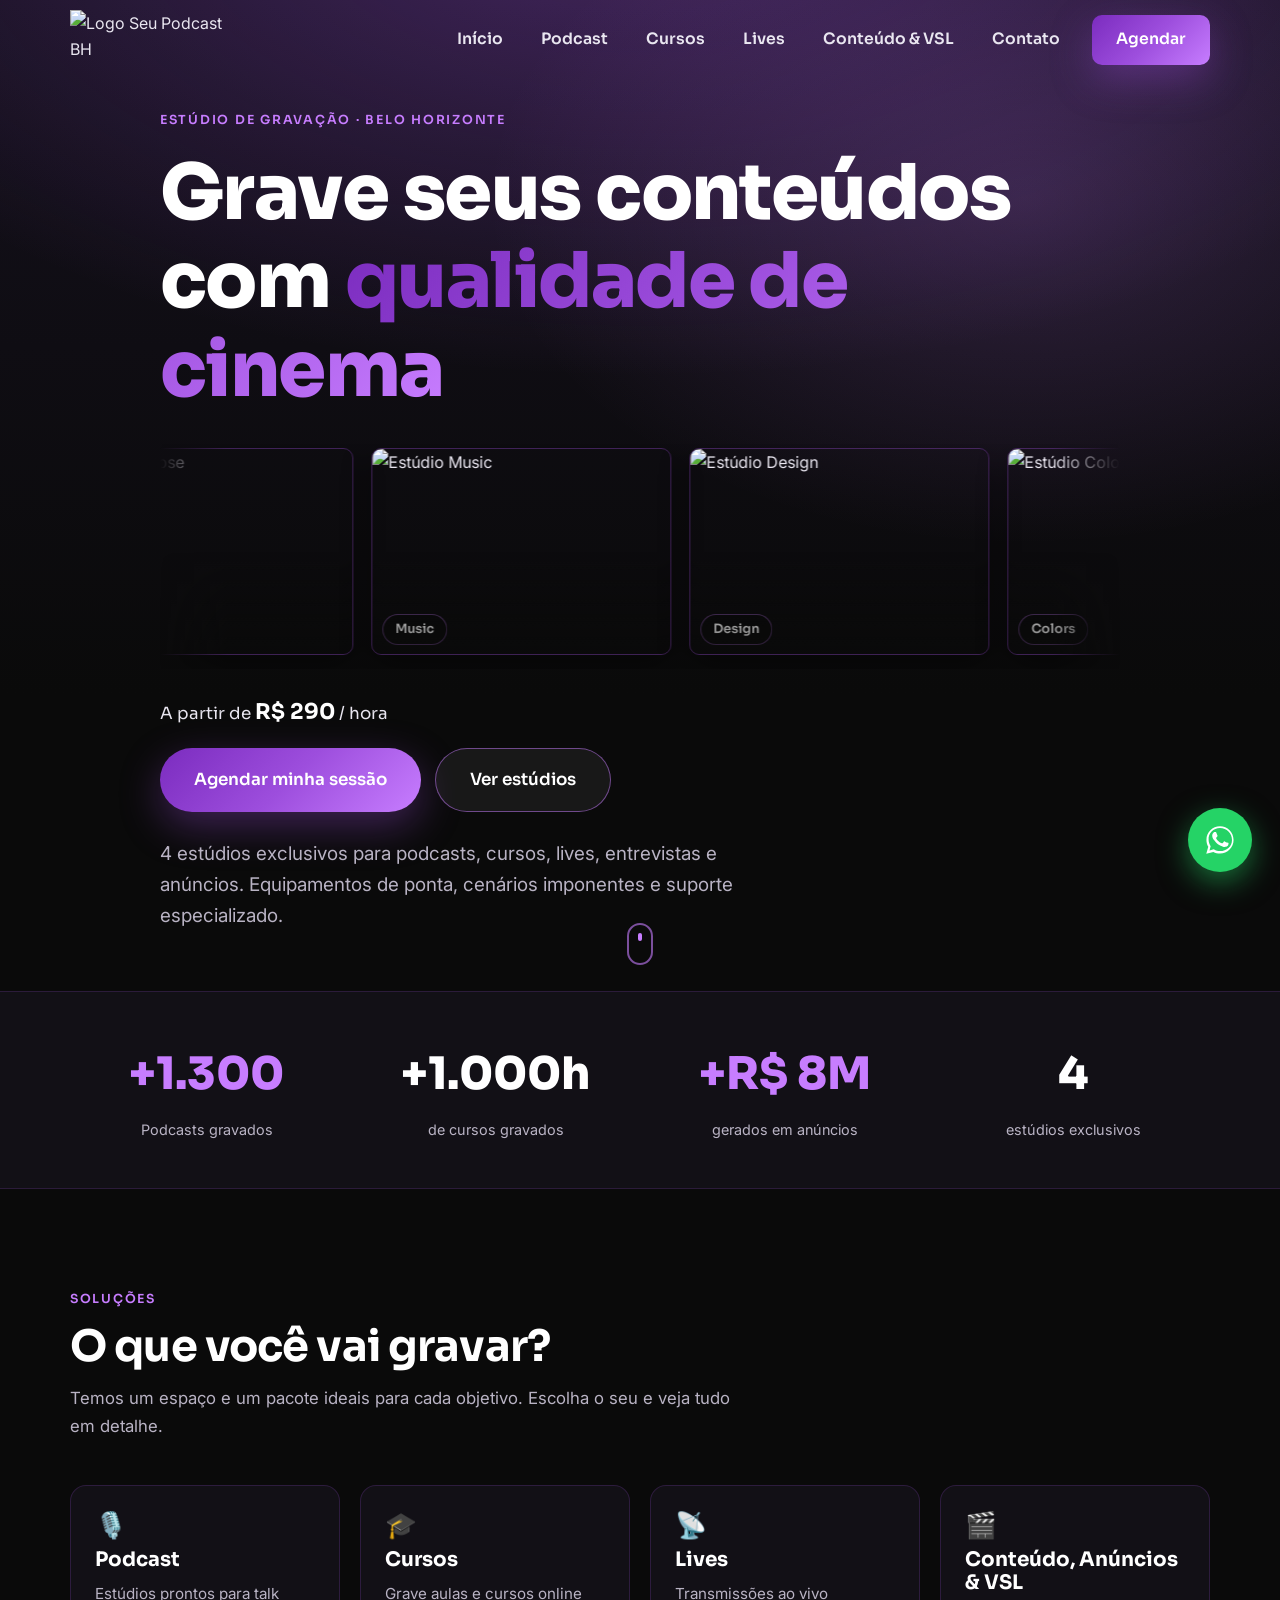
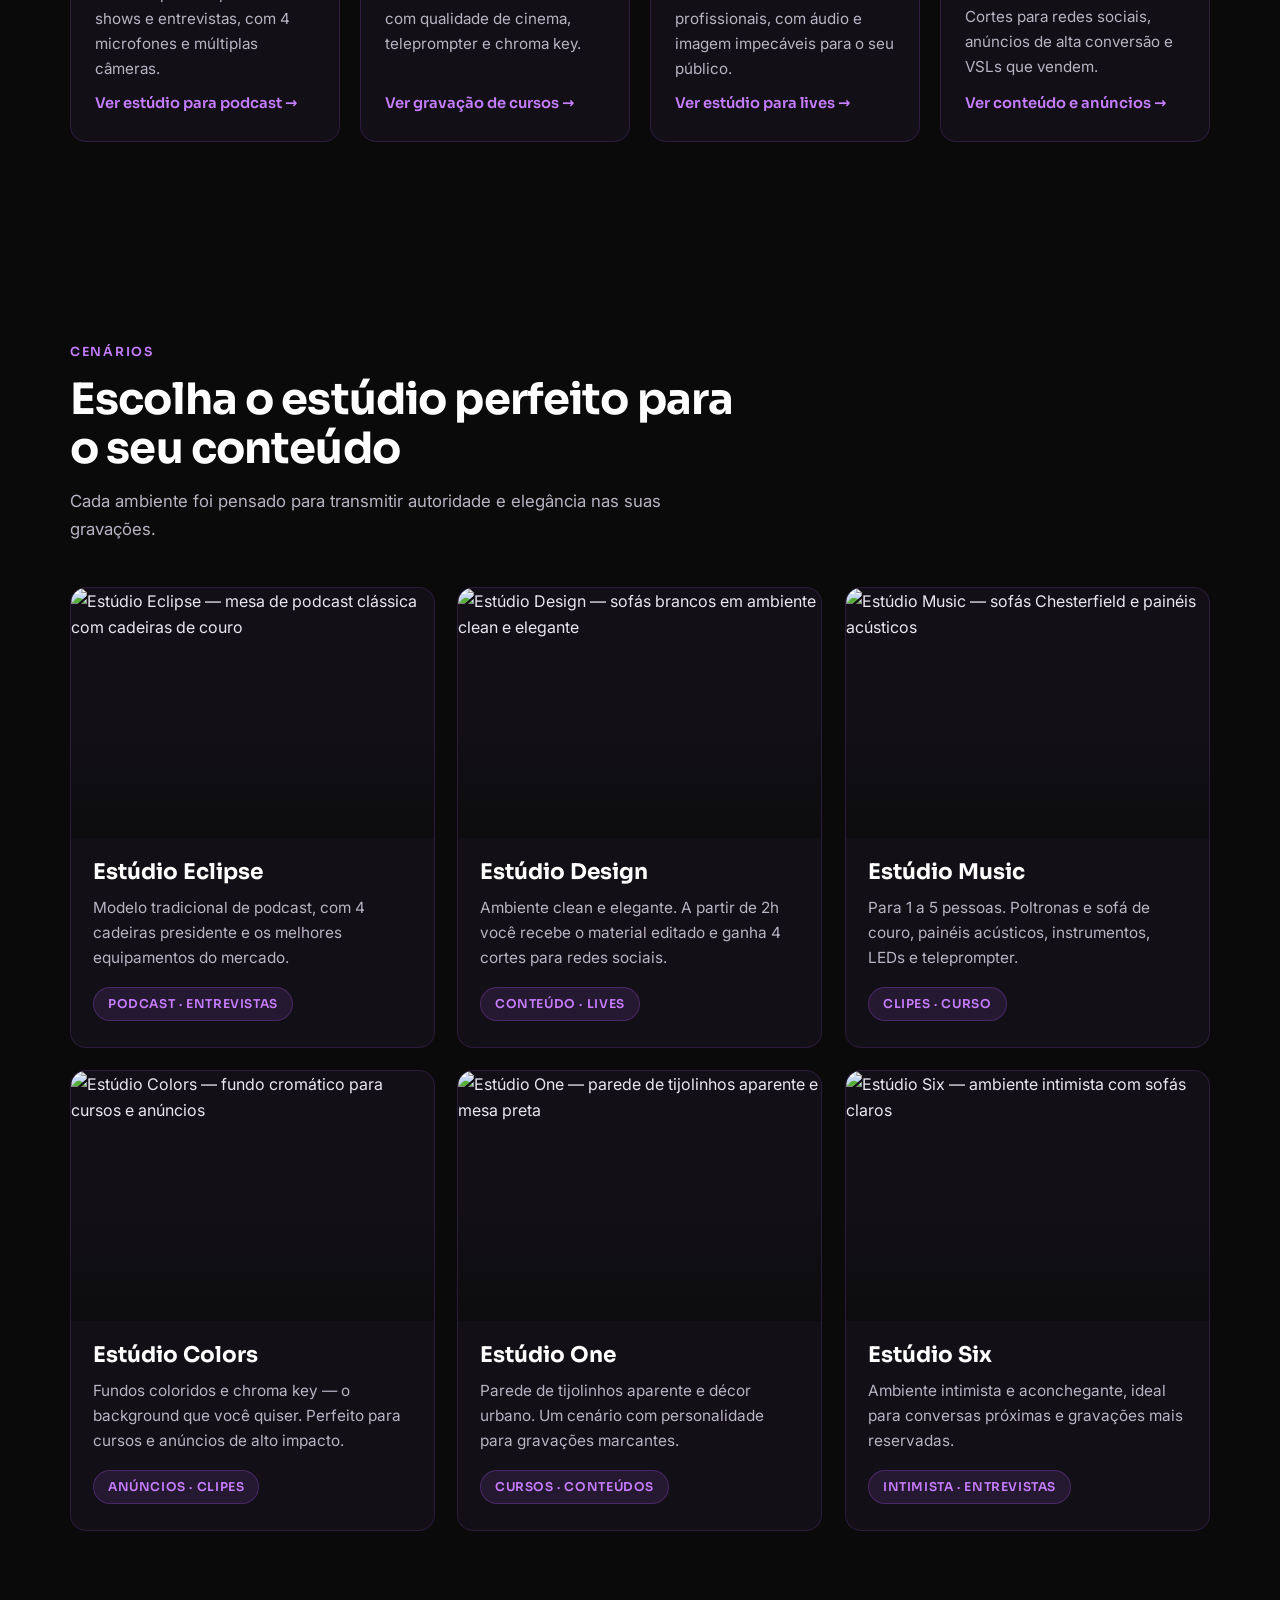
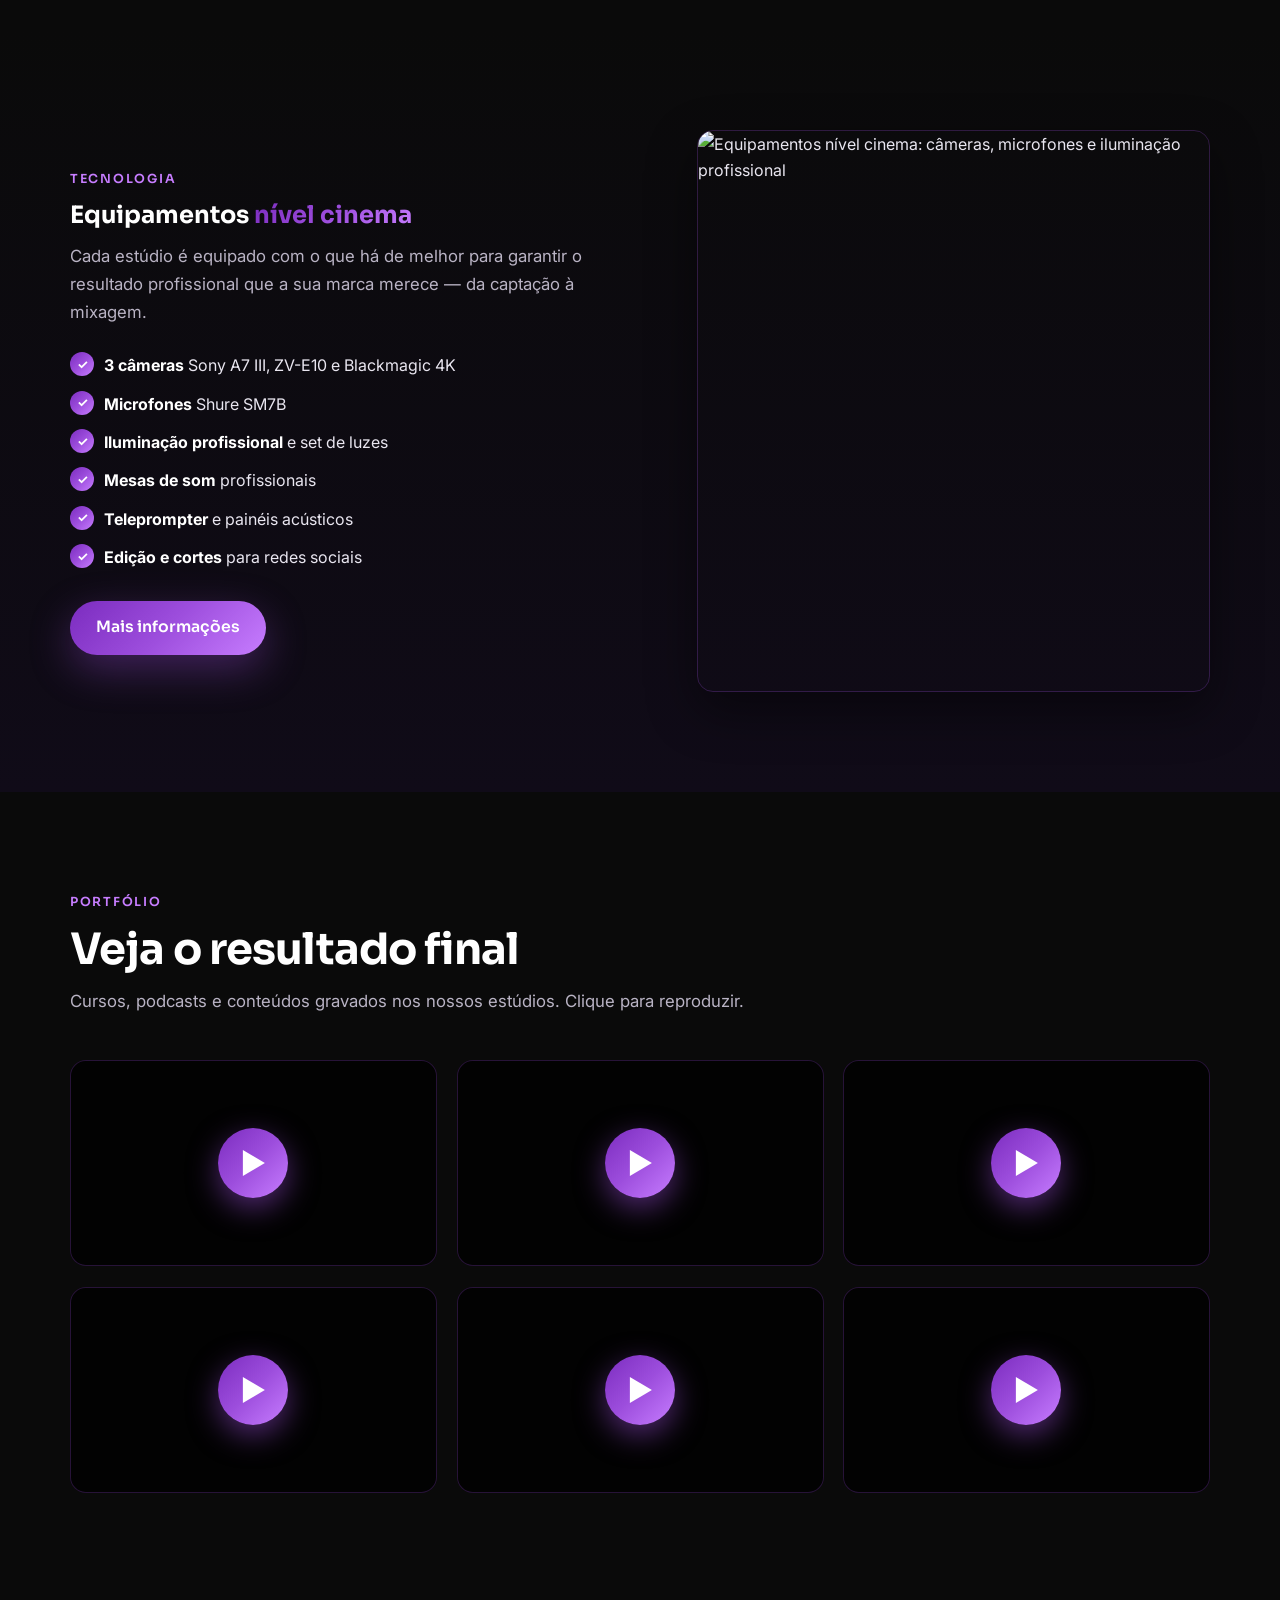
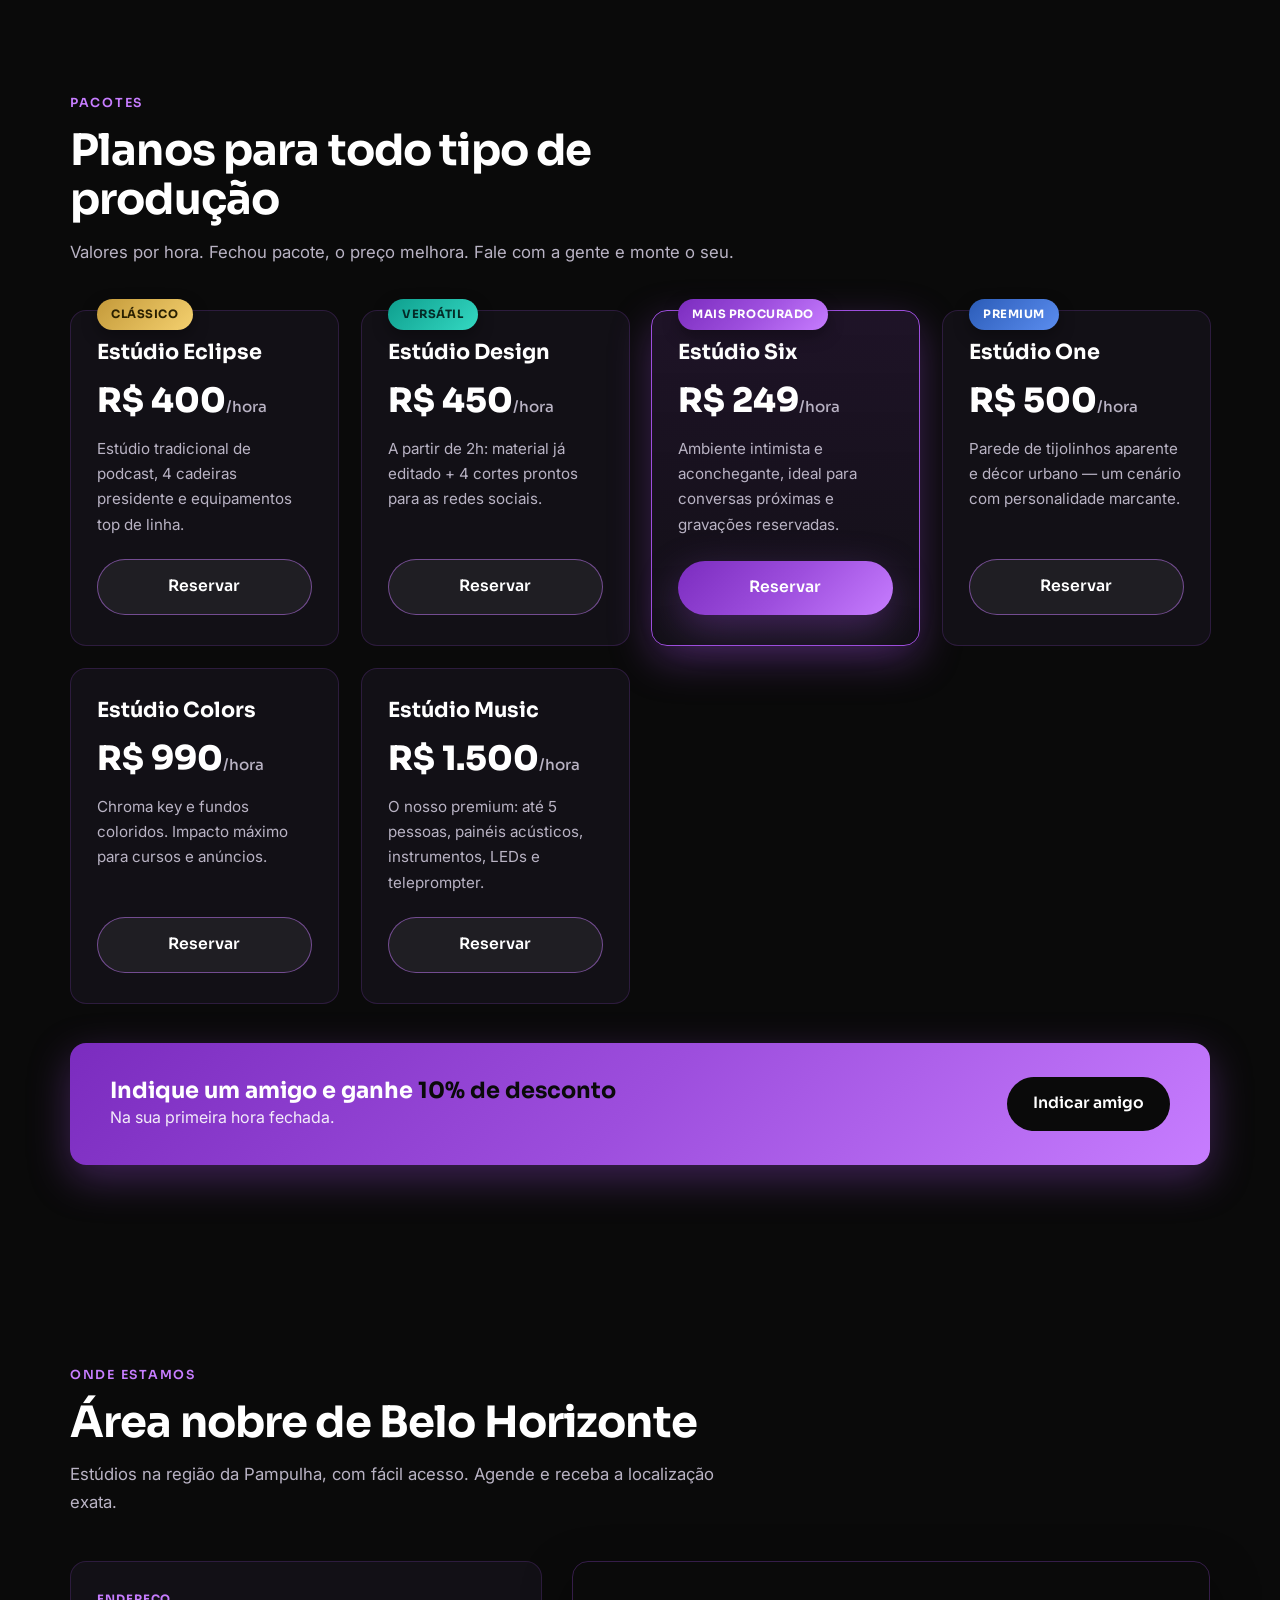
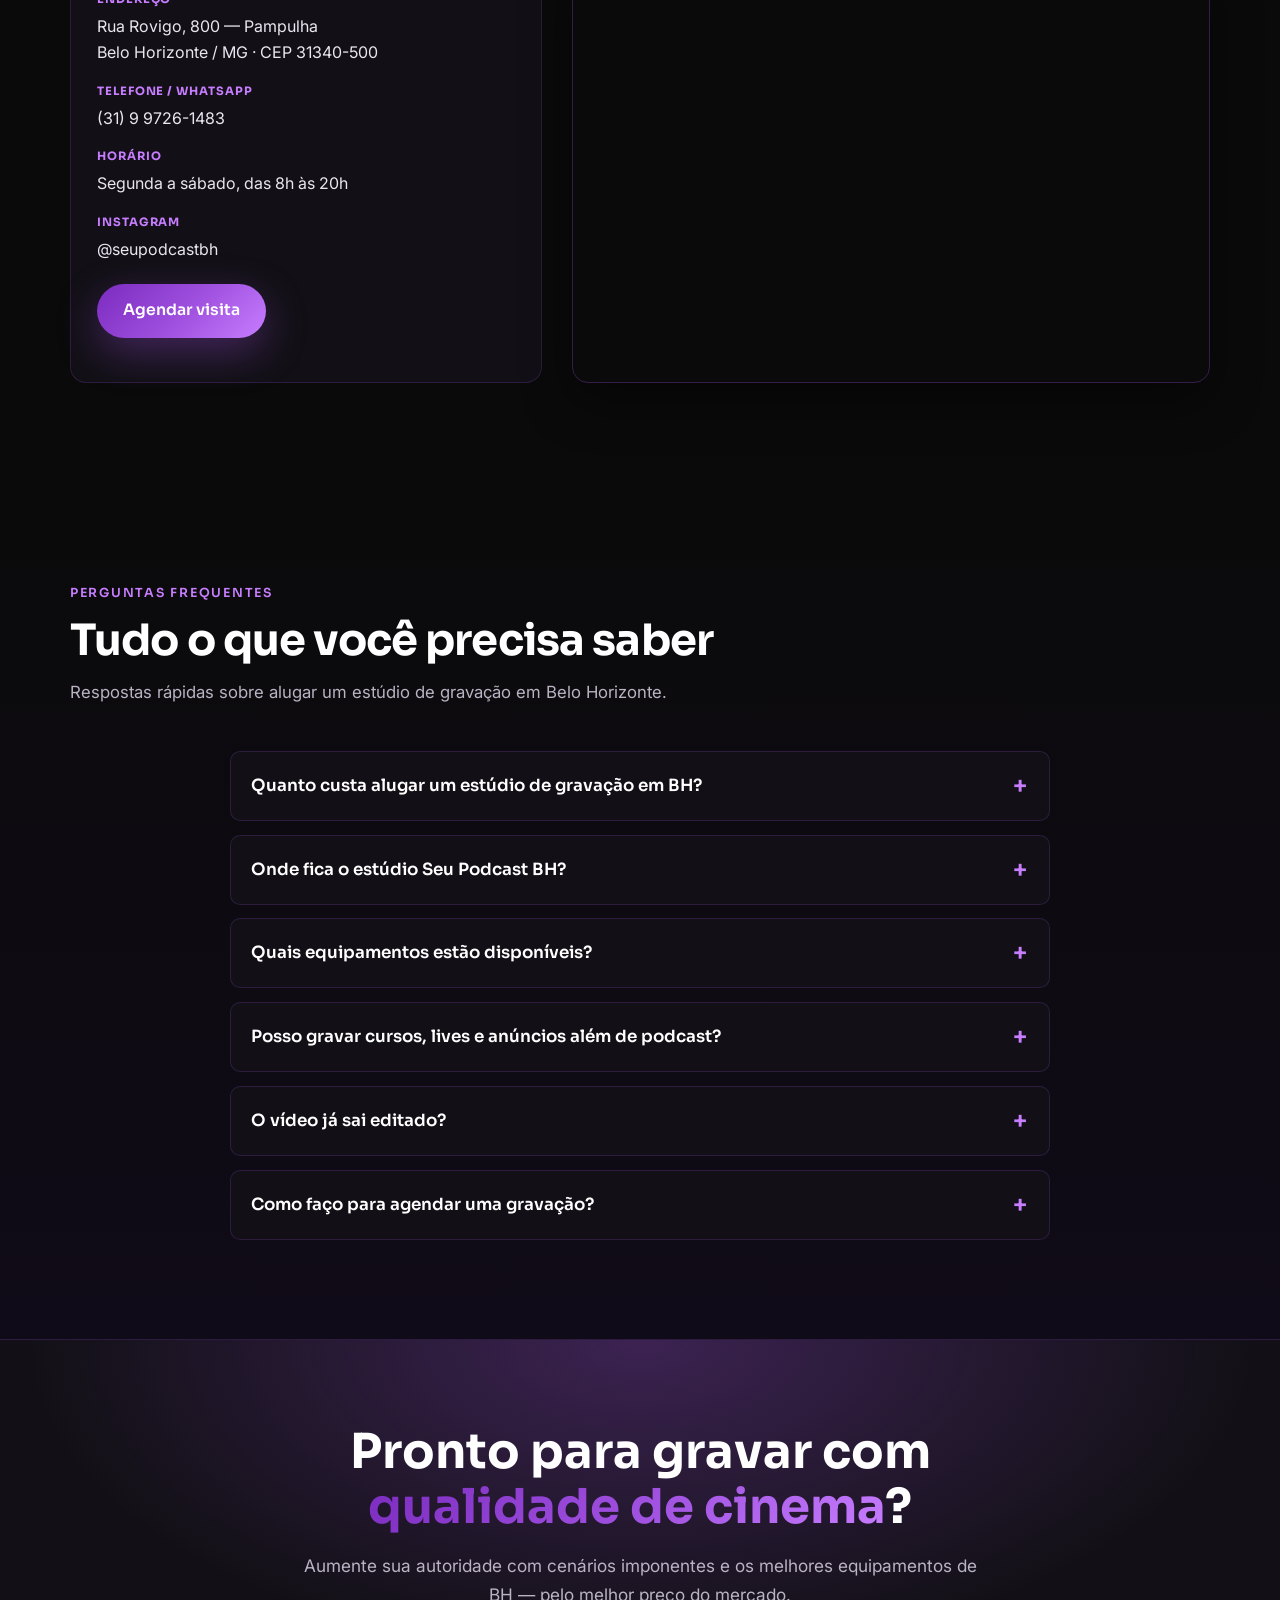
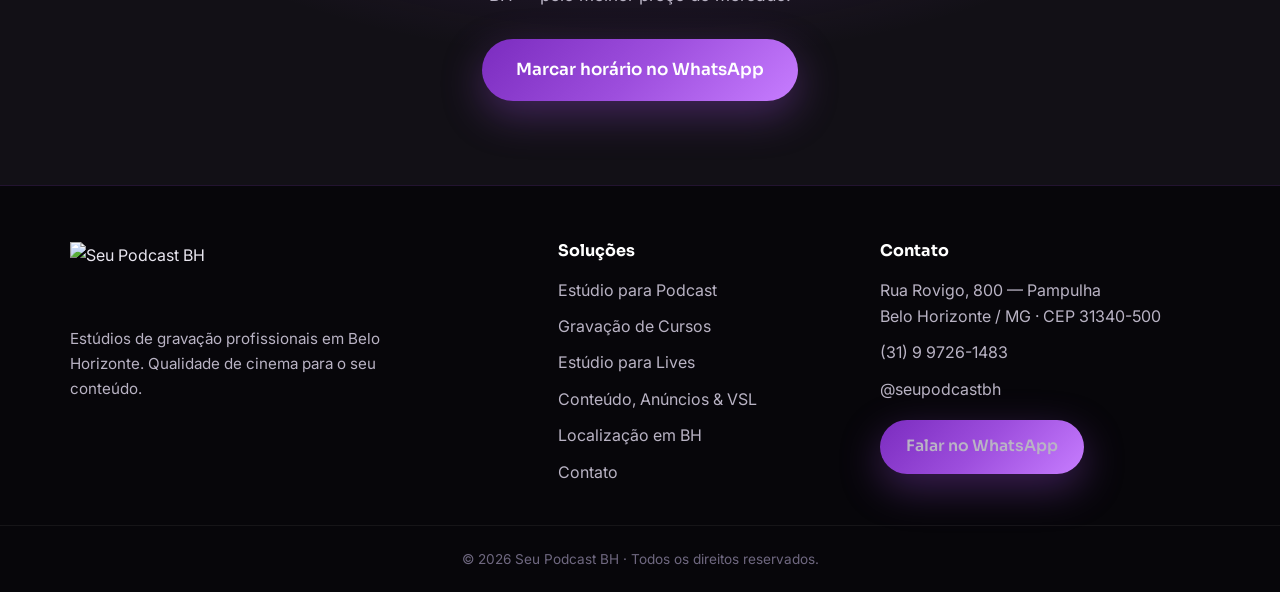
==== index.html @ f0d7656c "Primeira versao do site" ====
<!DOCTYPE html>
<html lang="pt-BR">
<head>
  <meta charset="UTF-8" />
  <meta name="viewport" content="width=device-width, initial-scale=1.0" />
  <meta name="theme-color" content="#0a0a0a" />

  <title>Seu Podcast BH — Aluguel de Estúdio de Gravação com Qualidade de Cinema</title>
  <meta name="description" content="Alugue estúdios profissionais em Belo Horizonte para gravar podcasts, cursos, lives, entrevistas e anúncios. Equipamentos nível cinema, 4 cenários exclusivos e suporte completo. A partir de R$ 290/hora." />
  <meta name="keywords" content="estúdio de gravação BH, aluguel de estúdio, podcast Belo Horizonte, gravação de cursos, lives, entrevistas, talk show, estúdio profissional, estúdio podcast Pampulha, gravar vídeo BH, chroma key, anúncios" />
  <meta name="author" content="Seu Podcast BH" />

  <!-- Diretrizes de indexação (busca orgânica + IA) -->
  <meta name="robots" content="index, follow, max-image-preview:large, max-snippet:-1, max-video-preview:-1" />
  <meta name="googlebot" content="index, follow, max-image-preview:large, max-snippet:-1" />
  <meta name="language" content="Portuguese" />
  <meta name="revisit-after" content="7 days" />

  <!-- Geolocalização (SEO local) -->
  <meta name="geo.region" content="BR-MG" />
  <meta name="geo.placename" content="Belo Horizonte" />
  <meta name="geo.position" content="-19.8601392;-43.9840548" />
  <meta name="ICBM" content="-19.8601392, -43.9840548" />

  <!-- Open Graph -->
  <meta property="og:type" content="website" />
  <meta property="og:locale" content="pt_BR" />
  <meta property="og:site_name" content="Seu Podcast BH" />
  <meta property="og:title" content="Seu Podcast BH — Estúdio de Gravação com Qualidade de Cinema" />
  <meta property="og:description" content="Estúdios profissionais em BH para podcasts, cursos, lives e anúncios. Equipamentos nível cinema e 4 cenários exclusivos. A partir de R$ 249/hora." />
  <meta property="og:url" content="https://www.seupodcastbh.com.br/" />
  <meta property="og:image" content="https://www.seupodcastbh.com.br/assets/estudio-music.png" />
  <meta property="og:image:width" content="1200" />
  <meta property="og:image:height" content="900" />
  <meta property="og:image:alt" content="Estúdio de gravação profissional Seu Podcast BH em Belo Horizonte" />

  <!-- Twitter / X -->
  <meta name="twitter:card" content="summary_large_image" />
  <meta name="twitter:title" content="Seu Podcast BH — Estúdio de Gravação com Qualidade de Cinema" />
  <meta name="twitter:description" content="Alugue estúdios em BH para podcasts, cursos, lives e anúncios. Equipamentos nível cinema." />
  <meta name="twitter:image" content="https://www.seupodcastbh.com.br/assets/estudio-music.png" />

  <link rel="icon" type="image/png" href="assets/favicon.png" />
  <link rel="apple-touch-icon" href="assets/favicon.png" />
  <link rel="canonical" href="https://www.seupodcastbh.com.br/" />
  <link rel="alternate" hreflang="pt-BR" href="https://www.seupodcastbh.com.br/" />
  <link rel="sitemap" type="application/xml" title="Sitemap" href="/sitemap.xml" />

  <!-- Google Fonts: títulos cinematográficos + corpo legível -->
  <link rel="preconnect" href="https://fonts.googleapis.com" />
  <link rel="preconnect" href="https://fonts.gstatic.com" crossorigin />
  <link href="https://fonts.googleapis.com/css2?family=Sora:wght@400;600;700;800&family=Inter:wght@400;500;600&display=swap" rel="stylesheet" />

  <link rel="stylesheet" href="style.css" />

  <!-- ============ DADOS ESTRUTURADOS (Schema.org) ============ -->
  <script type="application/ld+json">
  {
    "@context": "https://schema.org",
    "@graph": [
      {
        "@type": ["LocalBusiness", "ProfessionalService"],
        "@id": "https://www.seupodcastbh.com.br/#business",
        "name": "Seu Podcast BH",
        "alternateName": "Seu Podcast BH — Estúdio de Gravação",
        "description": "Aluguel de estúdios de gravação profissionais em Belo Horizonte para podcasts, cursos, lives, entrevistas, clipes e anúncios. Equipamentos nível cinema, 6 cenários exclusivos e suporte especializado.",
        "url": "https://www.seupodcastbh.com.br/",
        "image": "https://www.seupodcastbh.com.br/assets/estudio-music.png",
        "logo": "https://www.seupodcastbh.com.br/assets/logo.png",
        "telephone": "+5531997261483",
        "priceRange": "R$249–R$1500",
        "currenciesAccepted": "BRL",
        "paymentAccepted": "Pix, Cartão de crédito, Dinheiro",
        "address": {
          "@type": "PostalAddress",
          "streetAddress": "Rua Rovigo, 800",
          "addressLocality": "Belo Horizonte",
          "addressRegion": "MG",
          "postalCode": "31340-500",
          "addressCountry": "BR"
        },
        "geo": {
          "@type": "GeoCoordinates",
          "latitude": -19.8601392,
          "longitude": -43.9840548
        },
        "hasMap": "https://www.google.com/maps?q=Est%C3%BAdio+de+Grava%C3%A7%C3%A3o+-+Seu+Podcast+BH",
        "areaServed": [
          { "@type": "City", "name": "Belo Horizonte" },
          { "@type": "AdministrativeArea", "name": "Região Metropolitana de Belo Horizonte" },
          { "@type": "State", "name": "Minas Gerais" }
        ],
        "openingHoursSpecification": [
          {
            "@type": "OpeningHoursSpecification",
            "dayOfWeek": ["Monday", "Tuesday", "Wednesday", "Thursday", "Friday", "Saturday"],
            "opens": "08:00",
            "closes": "20:00"
          }
        ],
        "sameAs": ["https://www.instagram.com/seupodcastbh"],
        "knowsAbout": ["Gravação de podcast", "Gravação de cursos", "Lives", "Entrevistas", "Anúncios em vídeo", "Chroma key", "Edição de vídeo"],
        "makesOffer": [
          { "@type": "Offer", "name": "Estúdio Six", "description": "Ambiente intimista para conversas próximas e entrevistas.", "priceCurrency": "BRL", "price": "249", "priceSpecification": { "@type": "UnitPriceSpecification", "price": "249", "priceCurrency": "BRL", "unitCode": "HUR", "unitText": "hora" } },
          { "@type": "Offer", "name": "Estúdio Eclipse", "description": "Estúdio tradicional de podcast com 4 cadeiras presidente.", "priceCurrency": "BRL", "price": "400", "priceSpecification": { "@type": "UnitPriceSpecification", "price": "400", "priceCurrency": "BRL", "unitCode": "HUR", "unitText": "hora" } },
          { "@type": "Offer", "name": "Estúdio Design", "description": "Ambiente clean; a partir de 2h inclui edição e 4 cortes para redes sociais.", "priceCurrency": "BRL", "price": "450", "priceSpecification": { "@type": "UnitPriceSpecification", "price": "450", "priceCurrency": "BRL", "unitCode": "HUR", "unitText": "hora" } },
          { "@type": "Offer", "name": "Estúdio One", "description": "Cenário urbano com parede de tijolinhos para cursos e conteúdos.", "priceCurrency": "BRL", "price": "500", "priceSpecification": { "@type": "UnitPriceSpecification", "price": "500", "priceCurrency": "BRL", "unitCode": "HUR", "unitText": "hora" } },
          { "@type": "Offer", "name": "Estúdio Colors", "description": "Chroma key e fundos coloridos para cursos e anúncios de alto impacto.", "priceCurrency": "BRL", "price": "990", "priceSpecification": { "@type": "UnitPriceSpecification", "price": "990", "priceCurrency": "BRL", "unitCode": "HUR", "unitText": "hora" } },
          { "@type": "Offer", "name": "Estúdio Music", "description": "Estúdio premium para até 5 pessoas, com painéis acústicos, instrumentos, LEDs e teleprompter.", "priceCurrency": "BRL", "price": "1500", "priceSpecification": { "@type": "UnitPriceSpecification", "price": "1500", "priceCurrency": "BRL", "unitCode": "HUR", "unitText": "hora" } }
        ]
      },
      {
        "@type": "WebSite",
        "@id": "https://www.seupodcastbh.com.br/#website",
        "url": "https://www.seupodcastbh.com.br/",
        "name": "Seu Podcast BH",
        "inLanguage": "pt-BR",
        "publisher": { "@id": "https://www.seupodcastbh.com.br/#business" }
      },
      {
        "@type": "SiteNavigationElement",
        "name": ["Estúdio para Podcast", "Gravação de Cursos", "Estúdio para Lives", "Conteúdo, Anúncios e VSL", "Localização em BH", "Contato"],
        "url": [
          "https://www.seupodcastbh.com.br/podcast/",
          "https://www.seupodcastbh.com.br/cursos/",
          "https://www.seupodcastbh.com.br/lives/",
          "https://www.seupodcastbh.com.br/conteudo/",
          "https://www.seupodcastbh.com.br/localizacao/",
          "https://www.seupodcastbh.com.br/contato/"
        ]
      },
      {
        "@type": "BreadcrumbList",
        "itemListElement": [
          { "@type": "ListItem", "position": 1, "name": "Início", "item": "https://www.seupodcastbh.com.br/" },
          { "@type": "ListItem", "position": 2, "name": "Estúdios", "item": "https://www.seupodcastbh.com.br/#estudios" },
          { "@type": "ListItem", "position": 3, "name": "Pacotes", "item": "https://www.seupodcastbh.com.br/#pacotes" }
        ]
      },
      {
        "@type": "FAQPage",
        "@id": "https://www.seupodcastbh.com.br/#faq",
        "mainEntity": [
          {
            "@type": "Question",
            "name": "Quanto custa alugar um estúdio de gravação em BH no Seu Podcast BH?",
            "acceptedAnswer": { "@type": "Answer", "text": "Os valores começam em R$ 249 por hora no Estúdio Six e vão até R$ 1.500 por hora no Estúdio Music. Eclipse fica em R$ 400/h, Design em R$ 450/h, One em R$ 500/h e Colors em R$ 990/h. Fechando pacotes de mais horas, o valor por hora reduz." }
          },
          {
            "@type": "Question",
            "name": "Onde fica o estúdio Seu Podcast BH?",
            "acceptedAnswer": { "@type": "Answer", "text": "Estamos na região da Pampulha, em Belo Horizonte (MG). Você agenda pelo WhatsApp (31) 99726-1483 e recebe a localização exata e orientações de acesso." }
          },
          {
            "@type": "Question",
            "name": "Quais equipamentos estão disponíveis nos estúdios?",
            "acceptedAnswer": { "@type": "Answer", "text": "Cada estúdio conta com 3 câmeras (Sony A7 III, ZV-E10 e Blackmagic 4K), microfones Shure SM7B, iluminação profissional, mesas de som, teleprompter e painéis acústicos — tudo nível cinema." }
          },
          {
            "@type": "Question",
            "name": "Posso gravar cursos, lives e anúncios além de podcast?",
            "acceptedAnswer": { "@type": "Answer", "text": "Sim. Os estúdios atendem podcasts, cursos, lives, entrevistas, clipes e anúncios. O Estúdio Colors tem chroma key para fundos personalizados, ideal para cursos e anúncios de alto impacto." }
          },
          {
            "@type": "Question",
            "name": "O vídeo já sai editado?",
            "acceptedAnswer": { "@type": "Answer", "text": "No Estúdio Design, a partir de 2 horas de gravação você recebe o material já editado e ganha 4 cortes prontos para as redes sociais. Também oferecemos edição para os demais estúdios." }
          },
          {
            "@type": "Question",
            "name": "Como faço para agendar uma gravação?",
            "acceptedAnswer": { "@type": "Answer", "text": "É só falar com a gente no WhatsApp (31) 99726-1483 ou pelo Instagram @seupodcastbh. Confirmamos a disponibilidade, o estúdio ideal para o seu conteúdo e reservamos o seu horário." }
          }
        ]
      }
    ]
  }
  </script>
</head>

<body>
  <!-- ===================== HEADER / NAVBAR ===================== -->
  <header class="navbar" id="navbar">
    <div class="container nav-inner">
      <a href="#inicio" class="nav-logo" aria-label="Seu Podcast BH - página inicial">
        <img src="assets/logo.png" alt="Logo Seu Podcast BH" width="139" height="52" />
      </a>

      <button class="nav-toggle" id="navToggle" aria-label="Abrir menu" aria-expanded="false" aria-controls="navMenu">
        <span></span><span></span><span></span>
      </button>

      <nav class="nav-menu" id="navMenu" aria-label="Navegação principal">
        <ul>
          <li><a href="#inicio">Início</a></li>
          <li><a href="podcast/">Podcast</a></li>
          <li><a href="cursos/">Cursos</a></li>
          <li><a href="lives/">Lives</a></li>
          <li><a href="conteudo/">Conteúdo &amp; VSL</a></li>
          <li><a href="contato/">Contato</a></li>
          <li>
            <a class="btn btn-primary nav-cta"
               href="https://tintim.link/whatsapp/37ca98e3-c741-49e3-a5a9-5ac7f1c327ac/c7a676eb-f484-4da7-a1aa-356ea77e2d08"
               target="_blank" rel="noopener">Agendar</a>
          </li>
        </ul>
      </nav>
    </div>
  </header>

  <main>
    <!-- ===================== HERO ===================== -->
    <section class="hero" id="inicio">
      <div class="hero-overlay"></div>
      <div class="container hero-content">
        <p class="hero-eyebrow reveal">Estúdio de gravação · Belo Horizonte</p>
        <h1 class="reveal">Grave seus conteúdos com <span class="grad-text">qualidade de cinema</span></h1>

        <!-- Faixa com as fotos dos estúdios -->
        <div class="hero-gallery reveal" aria-label="Fotos dos nossos estúdios">
          <div class="hero-track">
            <figure class="hero-shot"><img src="assets/estudio-eclipse.png" alt="Estúdio Eclipse" loading="eager" /><figcaption>Eclipse</figcaption></figure>
            <figure class="hero-shot"><img src="assets/estudio-music.png" alt="Estúdio Music" loading="eager" /><figcaption>Music</figcaption></figure>
            <figure class="hero-shot"><img src="assets/estudio-design.png" alt="Estúdio Design" loading="eager" /><figcaption>Design</figcaption></figure>
            <figure class="hero-shot"><img src="assets/estudio-colors.png" alt="Estúdio Colors" loading="lazy" /><figcaption>Colors</figcaption></figure>
            <figure class="hero-shot"><img src="assets/estudio-one.png" alt="Estúdio One" loading="lazy" /><figcaption>One</figcaption></figure>
            <figure class="hero-shot"><img src="assets/estudio-six.png" alt="Estúdio Six" loading="lazy" /><figcaption>Six</figcaption></figure>
          </div>
        </div>

        <p class="hero-price reveal">A partir de <strong>R$ 290</strong> / hora</p>
        <div class="hero-actions reveal">
          <a class="btn btn-primary btn-lg"
             href="https://tintim.link/whatsapp/37ca98e3-c741-49e3-a5a9-5ac7f1c327ac/c7a676eb-f484-4da7-a1aa-356ea77e2d08"
             target="_blank" rel="noopener">Agendar minha sessão</a>
          <a class="btn btn-ghost btn-lg" href="#estudios">Ver estúdios</a>
        </div>

        <p class="hero-sub reveal">
          4 estúdios exclusivos para podcasts, cursos, lives, entrevistas e anúncios.
          Equipamentos de ponta, cenários imponentes e suporte especializado.
        </p>
      </div>
      <a href="#numeros" class="scroll-cue" aria-label="Rolar para baixo"><span></span></a>
    </section>

    <!-- ===================== NÚMEROS ===================== -->
    <section class="stats" id="numeros" aria-label="Nossos números">
      <div class="container stats-grid">
        <div class="stat reveal">
          <span class="stat-num" data-count="1300" data-prefix="+" data-format="dot">+1.300</span>
          <span class="stat-label">Podcasts gravados</span>
        </div>
        <div class="stat reveal">
          <span class="stat-num" data-count="1000" data-prefix="+" data-suffix="h" data-format="dot">+1.000h</span>
          <span class="stat-label">de cursos gravados</span>
        </div>
        <div class="stat reveal">
          <span class="stat-num" data-count="8" data-prefix="+R$ " data-suffix="M">+R$ 8M</span>
          <span class="stat-label">gerados em anúncios</span>
        </div>
        <div class="stat reveal">
          <span class="stat-num" data-count="4">4</span>
          <span class="stat-label">estúdios exclusivos</span>
        </div>
      </div>
    </section>

    <!-- ===================== SOLUÇÕES (links para as páginas) ===================== -->
    <section class="section solutions" id="solucoes">
      <div class="container">
        <header class="section-head reveal">
          <p class="section-eyebrow">Soluções</p>
          <h2>O que você vai gravar?</h2>
          <p class="section-lead">Temos um espaço e um pacote ideais para cada objetivo. Escolha o seu e veja tudo em detalhe.</p>
        </header>
        <div class="sol-grid">
          <a class="sol-card reveal" href="podcast/">
            <span class="sol-icon" aria-hidden="true">🎙️</span>
            <h3>Podcast</h3>
            <p>Estúdios prontos para talk shows e entrevistas, com 4 microfones e múltiplas câmeras.</p>
            <span class="sol-link">Ver estúdio para podcast</span>
          </a>
          <a class="sol-card reveal" href="cursos/">
            <span class="sol-icon" aria-hidden="true">🎓</span>
            <h3>Cursos</h3>
            <p>Grave aulas e cursos online com qualidade de cinema, teleprompter e chroma key.</p>
            <span class="sol-link">Ver gravação de cursos</span>
          </a>
          <a class="sol-card reveal" href="lives/">
            <span class="sol-icon" aria-hidden="true">📡</span>
            <h3>Lives</h3>
            <p>Transmissões ao vivo profissionais, com áudio e imagem impecáveis para o seu público.</p>
            <span class="sol-link">Ver estúdio para lives</span>
          </a>
          <a class="sol-card reveal" href="conteudo/">
            <span class="sol-icon" aria-hidden="true">🎬</span>
            <h3>Conteúdo, Anúncios &amp; VSL</h3>
            <p>Cortes para redes sociais, anúncios de alta conversão e VSLs que vendem.</p>
            <span class="sol-link">Ver conteúdo e anúncios</span>
          </a>
        </div>
      </div>
    </section>

    <!-- ===================== ESTÚDIOS / CENÁRIOS ===================== -->
    <section class="section studios" id="estudios">
      <div class="container">
        <header class="section-head reveal">
          <p class="section-eyebrow">Cenários</p>
          <h2>Escolha o estúdio perfeito para o seu conteúdo</h2>
          <p class="section-lead">Cada ambiente foi pensado para transmitir autoridade e elegância nas suas gravações.</p>
        </header>

        <div class="studio-grid">
          <article class="studio-card reveal">
            <div class="studio-img"><img src="assets/estudio-eclipse.png" alt="Estúdio Eclipse — mesa de podcast clássica com cadeiras de couro" loading="lazy" /></div>
            <div class="studio-body">
              <h3>Estúdio Eclipse</h3>
              <p>Modelo tradicional de podcast, com 4 cadeiras presidente e os melhores equipamentos do mercado.</p>
              <span class="studio-tag">Podcast · Entrevistas</span>
            </div>
          </article>

          <article class="studio-card reveal">
            <div class="studio-img"><img src="assets/estudio-design.png" alt="Estúdio Design — sofás brancos em ambiente clean e elegante" loading="lazy" /></div>
            <div class="studio-body">
              <h3>Estúdio Design</h3>
              <p>Ambiente clean e elegante. A partir de 2h você recebe o material editado e ganha 4 cortes para redes sociais.</p>
              <span class="studio-tag">Conteúdo · Lives</span>
            </div>
          </article>

          <article class="studio-card reveal">
            <div class="studio-img"><img src="assets/estudio-music.png" alt="Estúdio Music — sofás Chesterfield e painéis acústicos" loading="lazy" /></div>
            <div class="studio-body">
              <h3>Estúdio Music</h3>
              <p>Para 1 a 5 pessoas. Poltronas e sofá de couro, painéis acústicos, instrumentos, LEDs e teleprompter.</p>
              <span class="studio-tag">Clipes · Curso</span>
            </div>
          </article>

          <article class="studio-card reveal">
            <div class="studio-img"><img src="assets/estudio-colors.png" alt="Estúdio Colors — fundo cromático para cursos e anúncios" loading="lazy" /></div>
            <div class="studio-body">
              <h3>Estúdio Colors</h3>
              <p>Fundos coloridos e chroma key — o background que você quiser. Perfeito para cursos e anúncios de alto impacto.</p>
              <span class="studio-tag">Anúncios · Clipes</span>
            </div>
          </article>

          <article class="studio-card reveal">
            <div class="studio-img"><img src="assets/estudio-one.png" alt="Estúdio One — parede de tijolinhos aparente e mesa preta" loading="lazy" /></div>
            <div class="studio-body">
              <h3>Estúdio One</h3>
              <p>Parede de tijolinhos aparente e décor urbano. Um cenário com personalidade para gravações marcantes.</p>
              <span class="studio-tag">Cursos · Conteúdos</span>
            </div>
          </article>

          <article class="studio-card reveal">
            <div class="studio-img"><img src="assets/estudio-six.png" alt="Estúdio Six — ambiente intimista com sofás claros" loading="lazy" /></div>
            <div class="studio-body">
              <h3>Estúdio Six</h3>
              <p>Ambiente intimista e aconchegante, ideal para conversas próximas e gravações mais reservadas.</p>
              <span class="studio-tag">Intimista · Entrevistas</span>
            </div>
          </article>
        </div>
      </div>
    </section>

    <!-- ===================== EQUIPAMENTOS ===================== -->
    <section class="section equip" id="equipamentos">
      <div class="container equip-inner">
        <div class="equip-text reveal">
          <p class="section-eyebrow">Tecnologia</p>
          <h2>Equipamentos <span class="grad-text">nível cinema</span></h2>
          <p class="section-lead">
            Cada estúdio é equipado com o que há de melhor para garantir o resultado profissional
            que a sua marca merece — da captação à mixagem.
          </p>
          <ul class="equip-list">
            <li><strong>3 câmeras</strong> Sony A7 III, ZV-E10 e Blackmagic 4K</li>
            <li><strong>Microfones</strong> Shure SM7B</li>
            <li><strong>Iluminação profissional</strong> e set de luzes</li>
            <li><strong>Mesas de som</strong> profissionais</li>
            <li><strong>Teleprompter</strong> e painéis acústicos</li>
            <li><strong>Edição e cortes</strong> para redes sociais</li>
          </ul>
          <a class="btn btn-primary"
             href="https://tintim.link/whatsapp/37ca98e3-c741-49e3-a5a9-5ac7f1c327ac/c7a676eb-f484-4da7-a1aa-356ea77e2d08"
             target="_blank" rel="noopener">Mais informações</a>
        </div>
        <div class="equip-media reveal">
          <img src="assets/equipamentos.png" alt="Equipamentos nível cinema: câmeras, microfones e iluminação profissional" loading="lazy" />
        </div>
      </div>
    </section>

    <!-- ===================== TRABALHOS / VÍDEOS ===================== -->
    <section class="section works" id="trabalhos">
      <div class="container">
        <header class="section-head reveal">
          <p class="section-eyebrow">Portfólio</p>
          <h2>Veja o resultado final</h2>
          <p class="section-lead">Cursos, podcasts e conteúdos gravados nos nossos estúdios. Clique para reproduzir.</p>
        </header>

        <div class="video-grid">
          <!-- Facade de YouTube: carrega o player só ao clicar (performance) -->
          <div class="video-card reveal" data-yt="noRDLwCC7I4" tabindex="0" role="button" aria-label="Reproduzir vídeo de exemplo 1"></div>
          <div class="video-card reveal" data-yt="heM0Sy936r4" tabindex="0" role="button" aria-label="Reproduzir vídeo de exemplo 2"></div>
          <div class="video-card reveal" data-yt="4hSRyRL5zZk" tabindex="0" role="button" aria-label="Reproduzir vídeo de exemplo 3"></div>
          <div class="video-card reveal" data-yt="MSfX1EmOfJg" tabindex="0" role="button" aria-label="Reproduzir vídeo de exemplo 4"></div>
          <div class="video-card reveal" data-yt="_vdRPhDohxA" tabindex="0" role="button" aria-label="Reproduzir vídeo de exemplo 5"></div>
          <div class="video-card reveal" data-yt="cunbGgpm2G4" tabindex="0" role="button" aria-label="Reproduzir vídeo de exemplo 6"></div>
        </div>
      </div>
    </section>

    <!-- ===================== PACOTES ===================== -->
    <section class="section packages" id="pacotes">
      <div class="container">
        <header class="section-head reveal">
          <p class="section-eyebrow">Pacotes</p>
          <h2>Planos para todo tipo de produção</h2>
          <p class="section-lead">Valores por hora. Fechou pacote, o preço melhora. Fale com a gente e monte o seu.</p>
        </header>

        <div class="price-grid">
          <article class="price-card reveal">
            <span class="price-badge badge-classico">Clássico</span>
            <h3>Estúdio Eclipse</h3>
            <p class="price">R$ 400<span>/hora</span></p>
            <p class="price-desc">Estúdio tradicional de podcast, 4 cadeiras presidente e equipamentos top de linha.</p>
            <a class="btn btn-ghost" href="https://tintim.link/whatsapp/37ca98e3-c741-49e3-a5a9-5ac7f1c327ac/c7a676eb-f484-4da7-a1aa-356ea77e2d08" target="_blank" rel="noopener">Reservar</a>
          </article>

          <article class="price-card reveal">
            <span class="price-badge badge-versatil">Versátil</span>
            <h3>Estúdio Design</h3>
            <p class="price">R$ 450<span>/hora</span></p>
            <p class="price-desc">A partir de 2h: material já editado + 4 cortes prontos para as redes sociais.</p>
            <a class="btn btn-ghost" href="https://tintim.link/whatsapp/37ca98e3-c741-49e3-a5a9-5ac7f1c327ac/c7a676eb-f484-4da7-a1aa-356ea77e2d08" target="_blank" rel="noopener">Reservar</a>
          </article>

          <article class="price-card featured reveal">
            <span class="price-badge">Mais procurado</span>
            <h3>Estúdio Six</h3>
            <p class="price">R$ 249<span>/hora</span></p>
            <p class="price-desc">Ambiente intimista e aconchegante, ideal para conversas próximas e gravações reservadas.</p>
            <a class="btn btn-primary" href="https://tintim.link/whatsapp/37ca98e3-c741-49e3-a5a9-5ac7f1c327ac/c7a676eb-f484-4da7-a1aa-356ea77e2d08" target="_blank" rel="noopener">Reservar</a>
          </article>

          <article class="price-card reveal">
            <span class="price-badge badge-premium">Premium</span>
            <h3>Estúdio One</h3>
            <p class="price">R$ 500<span>/hora</span></p>
            <p class="price-desc">Parede de tijolinhos aparente e décor urbano — um cenário com personalidade marcante.</p>
            <a class="btn btn-ghost" href="https://tintim.link/whatsapp/37ca98e3-c741-49e3-a5a9-5ac7f1c327ac/c7a676eb-f484-4da7-a1aa-356ea77e2d08" target="_blank" rel="noopener">Reservar</a>
          </article>

          <article class="price-card reveal">
            <h3>Estúdio Colors</h3>
            <p class="price">R$ 990<span>/hora</span></p>
            <p class="price-desc">Chroma key e fundos coloridos. Impacto máximo para cursos e anúncios.</p>
            <a class="btn btn-ghost" href="https://tintim.link/whatsapp/37ca98e3-c741-49e3-a5a9-5ac7f1c327ac/c7a676eb-f484-4da7-a1aa-356ea77e2d08" target="_blank" rel="noopener">Reservar</a>
          </article>

          <article class="price-card reveal">
            <h3>Estúdio Music</h3>
            <p class="price">R$ 1.500<span>/hora</span></p>
            <p class="price-desc">O nosso premium: até 5 pessoas, painéis acústicos, instrumentos, LEDs e teleprompter.</p>
            <a class="btn btn-ghost" href="https://tintim.link/whatsapp/37ca98e3-c741-49e3-a5a9-5ac7f1c327ac/c7a676eb-f484-4da7-a1aa-356ea77e2d08" target="_blank" rel="noopener">Reservar</a>
          </article>
        </div>

        <div class="referral reveal">
          <div>
            <h3>Indique um amigo e ganhe <span class="grad-text">10% de desconto</span></h3>
            <p>Na sua primeira hora fechada.</p>
          </div>
          <a class="btn btn-primary" href="https://tintim.link/whatsapp/37ca98e3-c741-49e3-a5a9-5ac7f1c327ac/c7a676eb-f484-4da7-a1aa-356ea77e2d08" target="_blank" rel="noopener">Indicar amigo</a>
        </div>
      </div>
    </section>

    <!-- ===================== LOCALIZAÇÃO ===================== -->
    <section class="section location" id="localizacao">
      <div class="container">
        <header class="section-head reveal">
          <p class="section-eyebrow">Onde estamos</p>
          <h2>Área nobre de Belo Horizonte</h2>
          <p class="section-lead">Estúdios na região da Pampulha, com fácil acesso. Agende e receba a localização exata.</p>
        </header>
        <div class="location-grid">
          <address class="location-info reveal">
            <p class="loc-item"><strong>Endereço</strong>Rua Rovigo, 800 — Pampulha<br />Belo Horizonte / MG · CEP 31340-500</p>
            <p class="loc-item"><strong>Telefone / WhatsApp</strong><a href="tel:+5531997261483">(31) 9 9726-1483</a></p>
            <p class="loc-item"><strong>Horário</strong>Segunda a sábado, das 8h às 20h</p>
            <p class="loc-item"><strong>Instagram</strong><a href="https://www.instagram.com/seupodcastbh" target="_blank" rel="noopener">@seupodcastbh</a></p>
            <a class="btn btn-primary"
               href="https://tintim.link/whatsapp/37ca98e3-c741-49e3-a5a9-5ac7f1c327ac/c7a676eb-f484-4da7-a1aa-356ea77e2d08"
               target="_blank" rel="noopener">Agendar visita</a>
          </address>
          <div class="map-wrap reveal">
            <iframe
              title="Mapa - Estúdio de Gravação Seu Podcast BH em Belo Horizonte"
              src="https://www.google.com/maps/embed?pb=!1m18!1m12!1m3!1d3755.4025406760875!2d-43.9840548!3d-19.8601392!2m3!1f0!2f0!3f0!3m2!1i1024!2i768!4f13.1!3m3!1m2!1s0xa691bb6ae76511%3A0x5d7e9b7bb9962e86!2sEst%C3%BAdio%20de%20Grava%C3%A7%C3%A3o%20-%20Seu%20Podcast%20BH!5e0!3m2!1spt-BR!2sbr!4v1736520000000!5m2!1spt-BR!2sbr"
              loading="lazy" referrerpolicy="no-referrer-when-downgrade" allowfullscreen></iframe>
          </div>
        </div>
      </div>
    </section>

    <!-- ===================== FAQ (conteúdo para SEO/AEO) ===================== -->
    <section class="section faq" id="faq">
      <div class="container">
        <header class="section-head reveal">
          <p class="section-eyebrow">Perguntas frequentes</p>
          <h2>Tudo o que você precisa saber</h2>
          <p class="section-lead">Respostas rápidas sobre alugar um estúdio de gravação em Belo Horizonte.</p>
        </header>

        <div class="faq-list">
          <details class="faq-item reveal">
            <summary>Quanto custa alugar um estúdio de gravação em BH?</summary>
            <p>Os valores começam em <strong>R$ 249/hora</strong> no Estúdio Six e vão até R$ 1.500/hora no Estúdio Music. Eclipse fica em R$ 400/h, Design em R$ 450/h, One em R$ 500/h e Colors em R$ 990/h. Fechando pacotes com mais horas, o valor por hora reduz.</p>
          </details>
          <details class="faq-item reveal">
            <summary>Onde fica o estúdio Seu Podcast BH?</summary>
            <p>Estamos na região da <strong>Pampulha, em Belo Horizonte (MG)</strong>, na Rua Rovigo, 800. Você agenda pelo WhatsApp (31) 99726-1483 e recebe a localização exata e as orientações de acesso.</p>
          </details>
          <details class="faq-item reveal">
            <summary>Quais equipamentos estão disponíveis?</summary>
            <p>Cada estúdio conta com <strong>3 câmeras</strong> (Sony A7 III, ZV-E10 e Blackmagic 4K), <strong>microfones Shure SM7B</strong>, iluminação profissional, mesas de som, teleprompter e painéis acústicos — tudo nível cinema.</p>
          </details>
          <details class="faq-item reveal">
            <summary>Posso gravar cursos, lives e anúncios além de podcast?</summary>
            <p>Sim. Atendemos <strong>podcasts, cursos, lives, entrevistas, clipes e anúncios</strong>. O Estúdio Colors tem chroma key para fundos personalizados, ideal para cursos e anúncios de alto impacto.</p>
          </details>
          <details class="faq-item reveal">
            <summary>O vídeo já sai editado?</summary>
            <p>No <strong>Estúdio Design</strong>, a partir de 2 horas de gravação você recebe o material já editado e ganha 4 cortes prontos para as redes sociais. Também oferecemos edição para os demais estúdios.</p>
          </details>
          <details class="faq-item reveal">
            <summary>Como faço para agendar uma gravação?</summary>
            <p>É só falar com a gente no <strong>WhatsApp (31) 99726-1483</strong> ou pelo Instagram @seupodcastbh. Confirmamos a disponibilidade, indicamos o estúdio ideal para o seu conteúdo e reservamos o seu horário.</p>
          </details>
        </div>
      </div>
    </section>

    <!-- ===================== CTA FINAL ===================== -->
    <section class="cta-final" id="contato">
      <div class="container cta-inner reveal">
        <h2>Pronto para gravar com <span class="grad-text">qualidade de cinema</span>?</h2>
        <p>Aumente sua autoridade com cenários imponentes e os melhores equipamentos de BH — pelo melhor preço do mercado.</p>
        <a class="btn btn-primary btn-lg"
           href="https://tintim.link/whatsapp/37ca98e3-c741-49e3-a5a9-5ac7f1c327ac/c7a676eb-f484-4da7-a1aa-356ea77e2d08"
           target="_blank" rel="noopener">Marcar horário no WhatsApp</a>
      </div>
    </section>
  </main>

  <!-- ===================== FOOTER ===================== -->
  <footer class="footer">
    <div class="container footer-inner">
      <div class="footer-brand">
        <img src="assets/logo.png" alt="Seu Podcast BH" width="181" height="68" />
        <p>Estúdios de gravação profissionais em Belo Horizonte. Qualidade de cinema para o seu conteúdo.</p>
      </div>
      <nav class="footer-nav" aria-label="Links do rodapé">
        <h4>Soluções</h4>
        <ul>
          <li><a href="podcast/">Estúdio para Podcast</a></li>
          <li><a href="cursos/">Gravação de Cursos</a></li>
          <li><a href="lives/">Estúdio para Lives</a></li>
          <li><a href="conteudo/">Conteúdo, Anúncios &amp; VSL</a></li>
          <li><a href="localizacao/">Localização em BH</a></li>
          <li><a href="contato/">Contato</a></li>
        </ul>
      </nav>
      <div class="footer-contact">
        <h4>Contato</h4>
        <address class="footer-address">
          <p>Rua Rovigo, 800 — Pampulha<br />Belo Horizonte / MG · CEP 31340-500</p>
          <p><a href="tel:+5531997261483">(31) 9 9726-1483</a></p>
          <p><a href="https://www.instagram.com/seupodcastbh" target="_blank" rel="noopener">@seupodcastbh</a></p>
        </address>
        <a class="btn btn-primary"
           href="https://tintim.link/whatsapp/37ca98e3-c741-49e3-a5a9-5ac7f1c327ac/c7a676eb-f484-4da7-a1aa-356ea77e2d08"
           target="_blank" rel="noopener">Falar no WhatsApp</a>
      </div>
    </div>
    <div class="footer-bottom">
      <div class="container">
        <p>© <span id="year"></span> Seu Podcast BH · Todos os direitos reservados.</p>
      </div>
    </div>
  </footer>

  <!-- Botão flutuante WhatsApp -->
  <a class="whatsapp-float"
     href="https://tintim.link/whatsapp/37ca98e3-c741-49e3-a5a9-5ac7f1c327ac/c7a676eb-f484-4da7-a1aa-356ea77e2d08"
     target="_blank" rel="noopener" aria-label="Falar no WhatsApp">
    <svg viewBox="0 0 32 32" width="28" height="28" aria-hidden="true" fill="currentColor">
      <path d="M16 .4C7.4.4.5 7.3.5 15.9c0 2.8.7 5.5 2.1 7.9L.3 31.7l8.1-2.1c2.3 1.3 4.9 1.9 7.6 1.9 8.6 0 15.5-6.9 15.5-15.5S24.6.4 16 .4zm0 28.3c-2.4 0-4.7-.6-6.7-1.8l-.5-.3-4.8 1.3 1.3-4.7-.3-.5c-1.3-2.1-2-4.5-2-6.9C2.3 8.3 8.4 2.3 16 2.3S29.7 8.3 29.7 16 23.6 28.7 16 28.7zm8.4-9.5c-.5-.2-2.7-1.3-3.1-1.5-.4-.2-.7-.2-1 .2-.3.5-1.1 1.5-1.4 1.7-.2.3-.5.3-.9.1-.5-.2-2-.7-3.7-2.3-1.4-1.2-2.3-2.7-2.6-3.2-.3-.5 0-.7.2-1 .2-.2.5-.5.7-.8.2-.3.3-.5.5-.8.1-.3 0-.6 0-.8-.1-.2-1-2.4-1.4-3.3-.4-.9-.7-.7-1-.7h-.8c-.3 0-.8.1-1.2.5-.4.5-1.6 1.5-1.6 3.8s1.6 4.4 1.9 4.7c.2.3 3.2 4.9 7.8 6.9 1.1.5 1.9.7 2.6.9 1.1.3 2.1.3 2.9.2.9-.1 2.7-1.1 3.1-2.2.4-1.1.4-2 .3-2.2-.1-.2-.4-.3-.9-.5z"/>
    </svg>
  </a>

  <script src="script.js" defer></script>
</body>
</html>
---- style.css ----
/* =========================================================
   Seu Podcast BH — Landing Page
   Abordagem MOBILE-FIRST. Media queries para desktop no final.
   ========================================================= */

/* ---------- Variáveis de marca ---------- */
:root {
  /* Paleta (roxo + preto + branco) */
  --roxo: #9D4EDD;
  --roxo-claro: #C77DFF;
  --roxo-escuro: #7B2CBF;
  --grad: linear-gradient(135deg, #7B2CBF 0%, #9D4EDD 50%, #C77DFF 100%);

  --preto: #0a0a0a;
  --preto-2: #121016;
  --preto-3: #1a1622;
  --cinza: #b9b3c4;
  --cinza-claro: #e9e6f0;
  --branco: #ffffff;

  /* Tipografia */
  --font-titulo: 'Sora', system-ui, sans-serif;
  --font-corpo: 'Inter', system-ui, sans-serif;

  /* Layout */
  --container: 1180px;
  --radius: 16px;
  --radius-sm: 10px;
  --nav-h: 68px;
  --shadow: 0 18px 50px rgba(0, 0, 0, .45);
  --shadow-roxo: 0 14px 40px rgba(157, 78, 221, .35);
  --ease: cubic-bezier(.22, 1, .36, 1);
}

/* ---------- Reset ---------- */
*, *::before, *::after { box-sizing: border-box; margin: 0; padding: 0; }

html { scroll-behavior: smooth; scroll-padding-top: var(--nav-h); }

body {
  font-family: var(--font-corpo);
  background: var(--preto);
  color: var(--cinza-claro);
  line-height: 1.65;
  overflow-x: hidden;
  -webkit-font-smoothing: antialiased;
}

img { max-width: 100%; display: block; }
a { color: inherit; text-decoration: none; }
ul { list-style: none; }

h1, h2, h3, h4 { font-family: var(--font-titulo); line-height: 1.15; color: var(--branco); font-weight: 700; }

.container { width: 100%; max-width: var(--container); margin-inline: auto; padding-inline: 20px; }

.grad-text {
  background: var(--grad);
  -webkit-background-clip: text; background-clip: text;
  -webkit-text-fill-color: transparent; color: transparent;
}

/* ---------- Botões ---------- */
.btn {
  display: inline-flex; align-items: center; justify-content: center;
  gap: 8px;
  font-family: var(--font-titulo); font-weight: 600; font-size: .98rem;
  padding: 14px 26px; border-radius: 999px;
  cursor: pointer; border: none;
  transition: transform .25s var(--ease), box-shadow .25s var(--ease), background .25s var(--ease);
  min-height: 48px; /* touch-friendly */
  text-align: center;
}
.btn-primary { background: var(--grad); color: var(--branco); box-shadow: var(--shadow-roxo); }
.btn-primary:hover, .btn-primary:focus-visible { transform: translateY(-3px); box-shadow: 0 20px 48px rgba(157, 78, 221, .5); }
.btn-ghost { background: rgba(255, 255, 255, .06); color: var(--branco); border: 1.5px solid rgba(199, 125, 255, .5); }
.btn-ghost:hover, .btn-ghost:focus-visible { transform: translateY(-3px); background: rgba(157, 78, 221, .18); border-color: var(--roxo-claro); }
.btn-lg { padding: 17px 34px; font-size: 1.05rem; min-height: 56px; }

:focus-visible { outline: 3px solid var(--roxo-claro); outline-offset: 3px; }

/* =========================================================
   NAVBAR
   ========================================================= */
.navbar {
  position: fixed; inset: 0 0 auto 0; z-index: 100;
  height: var(--nav-h);
  display: flex; align-items: center;
  background: transparent;
  transition: background .35s var(--ease), box-shadow .35s var(--ease), backdrop-filter .35s var(--ease);
}
/* Efeito ao rolar: navbar muda de cor */
.navbar.scrolled {
  background: rgba(10, 10, 10, .82);
  backdrop-filter: blur(14px);
  box-shadow: 0 6px 28px rgba(0, 0, 0, .5);
  border-bottom: 1px solid rgba(157, 78, 221, .25);
}
.nav-inner { display: flex; align-items: center; justify-content: space-between; width: 100%; }
.nav-logo img { height: 52px; width: auto; }

.nav-toggle {
  width: 46px; height: 46px; background: none; border: none; cursor: pointer;
  display: flex; flex-direction: column; justify-content: center; align-items: center; gap: 5px;
  z-index: 110;
}
.nav-toggle span {
  width: 26px; height: 2.5px; background: var(--branco); border-radius: 2px;
  transition: transform .3s var(--ease), opacity .3s var(--ease);
}
.nav-toggle.open span:nth-child(1) { transform: translateY(7.5px) rotate(45deg); }
.nav-toggle.open span:nth-child(2) { opacity: 0; }
.nav-toggle.open span:nth-child(3) { transform: translateY(-7.5px) rotate(-45deg); }

/* Menu mobile (off-canvas) */
.nav-menu {
  position: fixed; inset: 0 0 0 auto; width: min(82vw, 340px);
  background: var(--preto-2);
  border-left: 1px solid rgba(157, 78, 221, .25);
  padding: calc(var(--nav-h) + 24px) 28px 40px;
  transform: translateX(100%); transition: transform .4s var(--ease);
  display: flex; box-shadow: var(--shadow);
}
.nav-menu.open { transform: translateX(0); }
.nav-menu ul { display: flex; flex-direction: column; gap: 6px; width: 100%; }
.nav-menu a {
  display: block; padding: 14px 10px; font-family: var(--font-titulo);
  font-weight: 600; font-size: 1.1rem; border-radius: var(--radius-sm);
  transition: background .2s, color .2s;
}
.nav-menu a:not(.nav-cta):hover { background: rgba(157, 78, 221, .15); color: var(--roxo-claro); }
.nav-menu .nav-cta { margin-top: 12px; }

/* overlay escuro atrás do menu mobile */
.nav-backdrop {
  position: fixed; inset: 0; background: rgba(0, 0, 0, .6); z-index: 90;
  opacity: 0; visibility: hidden; transition: opacity .35s;
}
.nav-backdrop.open { opacity: 1; visibility: visible; }

/* =========================================================
   HERO
   ========================================================= */
.hero {
  position: relative; min-height: 100svh;
  display: flex; align-items: center;
  padding: calc(var(--nav-h) + 30px) 0 60px;
  background:
    radial-gradient(120% 80% at 50% -10%, rgba(157, 78, 221, .35), transparent 60%),
    linear-gradient(180deg, #14101c 0%, #0a0a0a 70%);
  overflow: hidden;
}
.hero::before { /* textura/grão sutil de luz */
  content: ""; position: absolute; inset: 0;
  background: radial-gradient(60% 50% at 80% 20%, rgba(199, 125, 255, .18), transparent 70%);
  pointer-events: none;
}
.hero-content { position: relative; z-index: 2; max-width: 760px; }
.hero-eyebrow {
  font-family: var(--font-titulo); font-weight: 600; letter-spacing: .14em;
  text-transform: uppercase; font-size: .78rem; color: var(--roxo-claro); margin-bottom: 18px;
}
.hero h1 { font-size: clamp(2.1rem, 7.5vw, 4.4rem); font-weight: 800; letter-spacing: -.02em; }

/* ---- Faixa de fotos dos estúdios no hero (carrossel automático) ---- */
.hero-gallery {
  margin-top: 30px;
  position: relative;
  overflow: hidden;
  -webkit-mask-image: linear-gradient(90deg, transparent, #000 7%, #000 93%, transparent);
  mask-image: linear-gradient(90deg, transparent, #000 7%, #000 93%, transparent);
}
.hero-track {
  display: flex; width: max-content;
  padding: 4px 0 14px;
  will-change: transform;
}
.hero-shot {
  position: relative; flex: 0 0 auto;
  width: 230px; margin-right: 14px;
  border-radius: var(--radius-sm); overflow: hidden;
  border: 1px solid rgba(157, 78, 221, .35);
  box-shadow: 0 12px 30px rgba(0, 0, 0, .45);
}
.hero-shot img { width: 100%; aspect-ratio: 16 / 11; object-fit: cover; }
.hero-shot figcaption {
  position: absolute; left: 10px; bottom: 9px;
  font-family: var(--font-titulo); font-weight: 600; font-size: .82rem; color: #fff;
  background: rgba(10, 10, 10, .6); backdrop-filter: blur(4px);
  padding: 4px 12px; border-radius: 999px; border: 1px solid rgba(199, 125, 255, .4);
}
.hero-shot::after { content: ""; position: absolute; inset: 0; background: linear-gradient(180deg, transparent 50%, rgba(10, 10, 10, .55)); }

.hero-price {
  margin-top: 26px; font-family: var(--font-titulo); font-size: 1.05rem; color: var(--cinza-claro);
}
.hero-price strong { color: var(--branco); font-size: 1.35rem; }
.hero-actions { margin-top: 18px; display: flex; flex-wrap: wrap; gap: 14px; }
.hero-actions .btn { flex: 1 1 auto; }
.hero-sub { margin-top: 26px; font-size: clamp(1rem, 3.5vw, 1.18rem); color: var(--cinza); max-width: 640px; }

.scroll-cue {
  position: absolute; left: 50%; bottom: 26px; transform: translateX(-50%);
  width: 26px; height: 42px; border: 2px solid rgba(199, 125, 255, .6); border-radius: 14px;
  display: none; z-index: 2;
}
.scroll-cue span {
  position: absolute; top: 8px; left: 50%; width: 4px; height: 8px; border-radius: 2px;
  background: var(--roxo-claro); transform: translateX(-50%);
  animation: scrollDot 1.6s infinite;
}
@keyframes scrollDot { 0% { opacity: 0; top: 8px; } 40% { opacity: 1; } 80% { opacity: 0; top: 22px; } 100% { opacity: 0; } }

/* =========================================================
   STATS
   ========================================================= */
.stats { background: var(--preto-2); border-block: 1px solid rgba(157, 78, 221, .18); padding: 46px 0; }
.stats-grid { display: grid; grid-template-columns: repeat(2, 1fr); gap: 28px 16px; text-align: center; }
.stat-num { display: block; font-family: var(--font-titulo); font-weight: 800; font-size: clamp(1.8rem, 7vw, 2.8rem); }
.stat:nth-child(odd) .stat-num { color: var(--roxo-claro); }
.stat:nth-child(even) .stat-num { color: var(--branco); }
.stat-label { display: block; margin-top: 6px; font-size: .9rem; color: var(--cinza); }

/* =========================================================
   SEÇÕES GENÉRICAS
   ========================================================= */
.section { padding: 72px 0; }
.section-head { max-width: 680px; margin-bottom: 44px; }
.section-eyebrow {
  font-family: var(--font-titulo); font-weight: 600; letter-spacing: .14em; text-transform: uppercase;
  font-size: .78rem; color: var(--roxo-claro); margin-bottom: 12px;
}
.section-head h2 { font-size: clamp(1.7rem, 6vw, 2.7rem); letter-spacing: -.02em; }
.section-lead { margin-top: 14px; color: var(--cinza); font-size: 1.05rem; }

/* =========================================================
   ESTÚDIOS
   ========================================================= */
.studio-grid { display: grid; grid-template-columns: 1fr; gap: 22px; }
.studio-card {
  background: var(--preto-2); border: 1px solid rgba(157, 78, 221, .18);
  border-radius: var(--radius); overflow: hidden;
  transition: transform .35s var(--ease), box-shadow .35s var(--ease), border-color .35s var(--ease);
}
.studio-card:hover { transform: translateY(-6px); box-shadow: var(--shadow); border-color: rgba(199, 125, 255, .55); }
.studio-img { position: relative; aspect-ratio: 16 / 11; overflow: hidden; }
.studio-img img { width: 100%; height: 100%; object-fit: cover; transition: transform .6s var(--ease); }
.studio-card:hover .studio-img img { transform: scale(1.06); }
.studio-img::after { content: ""; position: absolute; inset: 0; background: linear-gradient(180deg, transparent 55%, rgba(10, 10, 10, .7)); }
.studio-body { padding: 22px 22px 26px; }
.studio-body h3 { font-size: 1.35rem; }
.studio-body p { margin-top: 10px; color: var(--cinza); font-size: .96rem; }
.studio-tag {
  display: inline-block; margin-top: 16px; font-family: var(--font-titulo); font-size: .76rem;
  font-weight: 600; letter-spacing: .05em; text-transform: uppercase;
  color: var(--roxo-claro); background: rgba(157, 78, 221, .14);
  padding: 6px 14px; border-radius: 999px; border: 1px solid rgba(157, 78, 221, .3);
}

/* =========================================================
   EQUIPAMENTOS
   ========================================================= */
.equip { background: linear-gradient(180deg, #0a0a0a, #100b18); }
.equip-inner { display: grid; grid-template-columns: 1fr; gap: 36px; align-items: center; }
.equip-list { margin: 26px 0 30px; display: grid; gap: 12px; }
.equip-list li {
  position: relative; padding-left: 34px; color: var(--cinza-claro); font-size: 1rem;
}
.equip-list li::before {
  content: "✓"; position: absolute; left: 0; top: 0;
  width: 24px; height: 24px; display: grid; place-items: center;
  background: var(--grad); color: #fff; border-radius: 50%; font-size: .8rem; font-weight: 700;
}
.equip-list strong { color: var(--branco); }
.equip-media { border-radius: var(--radius); overflow: hidden; box-shadow: var(--shadow); border: 1px solid rgba(157, 78, 221, .25); }
.equip-media img { width: 100%; aspect-ratio: 4 / 3; object-fit: cover; }

/* =========================================================
   VÍDEOS (facade YouTube)
   ========================================================= */
.video-grid { display: grid; grid-template-columns: 1fr; gap: 20px; }
.video-card {
  position: relative; aspect-ratio: 16 / 9; border-radius: var(--radius); overflow: hidden;
  cursor: pointer; background: #000 center/cover no-repeat;
  border: 1px solid rgba(157, 78, 221, .25);
  transition: transform .35s var(--ease), box-shadow .35s var(--ease);
}
.video-card:hover { transform: translateY(-5px); box-shadow: var(--shadow-roxo); }
.video-card::before { content: ""; position: absolute; inset: 0; background: rgba(10, 10, 10, .25); transition: background .3s; }
.video-card:hover::before { background: rgba(10, 10, 10, .05); }
.video-card::after { /* botão play */
  content: ""; position: absolute; left: 50%; top: 50%; transform: translate(-50%, -50%);
  width: 70px; height: 70px; border-radius: 50%;
  background: var(--grad) ;
  box-shadow: 0 10px 30px rgba(157, 78, 221, .5);
  transition: transform .3s var(--ease);
}
.video-card .play-tri {
  position: absolute; left: 50%; top: 50%; transform: translate(-46%, -50%); z-index: 2;
  width: 0; height: 0; border-style: solid; border-width: 13px 0 13px 22px;
  border-color: transparent transparent transparent #fff; pointer-events: none;
}
.video-card:hover::after { transform: translate(-50%, -50%) scale(1.12); }
.video-card iframe { position: absolute; inset: 0; width: 100%; height: 100%; border: 0; }
.video-card.playing::before, .video-card.playing::after, .video-card.playing .play-tri { display: none; }

/* =========================================================
   PACOTES
   ========================================================= */
.price-grid { display: grid; grid-template-columns: 1fr; gap: 22px; }
.price-card {
  position: relative; background: var(--preto-2); border: 1px solid rgba(157, 78, 221, .2);
  border-radius: var(--radius); padding: 30px 26px;
  display: flex; flex-direction: column; gap: 8px;
  transition: transform .35s var(--ease), box-shadow .35s var(--ease), border-color .35s var(--ease);
}
.price-card:hover { transform: translateY(-6px); box-shadow: var(--shadow); }
.price-card.featured { border-color: var(--roxo); background: linear-gradient(180deg, rgba(157, 78, 221, .14), var(--preto-2)); box-shadow: var(--shadow-roxo); }
.price-badge {
  position: absolute; top: -12px; left: 26px; background: var(--grad); color: #fff;
  font-family: var(--font-titulo); font-size: .72rem; font-weight: 700; letter-spacing: .05em;
  text-transform: uppercase; padding: 6px 14px; border-radius: 999px;
  box-shadow: 0 6px 16px rgba(0, 0, 0, .35);
}
/* Cores distintas por badge (a roxa "Mais procurado" é a padrão acima) */
.badge-classico { background: linear-gradient(135deg, #C49A3A, #F4D06F); color: #2a2000; }   /* dourado */
.badge-versatil { background: linear-gradient(135deg, #0E9F8E, #34D8C2); color: #042b27; }   /* turquesa */
.badge-premium  { background: linear-gradient(135deg, #2B5CB8, #5B8DEF); color: #fff; }       /* azul */
.price-card h3 { font-size: 1.3rem; }
.price { font-family: var(--font-titulo); font-weight: 800; font-size: 2.1rem; color: var(--branco); }
.price span { font-size: .95rem; font-weight: 500; color: var(--cinza); }
.price-desc { color: var(--cinza); font-size: .95rem; flex: 1; }
.price-card .btn { margin-top: 14px; }

.referral {
  margin-top: 40px; background: var(--grad); border-radius: var(--radius);
  padding: 30px 26px; display: flex; flex-direction: column; gap: 18px; align-items: flex-start;
  box-shadow: var(--shadow-roxo);
}
.referral h3 { color: #fff; font-size: 1.4rem; }
.referral .grad-text { -webkit-text-fill-color: #0a0a0a; color: #0a0a0a; background: none; }
.referral p { color: rgba(255, 255, 255, .9); }
.referral .btn-primary { background: #0a0a0a; box-shadow: none; }
.referral .btn-primary:hover { background: #1a1622; }

/* =========================================================
   LOCALIZAÇÃO
   ========================================================= */
.location-grid { display: grid; grid-template-columns: 1fr; gap: 24px; align-items: stretch; }
.location-info {
  font-style: normal; background: var(--preto-2); border: 1px solid rgba(157, 78, 221, .2);
  border-radius: var(--radius); padding: 28px 26px; display: flex; flex-direction: column; gap: 16px;
}
.loc-item { display: flex; flex-direction: column; color: var(--cinza-claro); }
.loc-item strong {
  font-family: var(--font-titulo); font-size: .72rem; letter-spacing: .08em; text-transform: uppercase;
  color: var(--roxo-claro); margin-bottom: 4px; font-weight: 700;
}
.loc-item a:hover { color: var(--roxo-claro); }
.location-info .btn { margin-top: 6px; align-self: flex-start; }
.map-wrap { border-radius: var(--radius); overflow: hidden; border: 1px solid rgba(157, 78, 221, .3); box-shadow: var(--shadow); }
.map-wrap iframe { width: 100%; height: 380px; border: 0; display: block; filter: grayscale(.3) contrast(1.05); }

/* ---- FAQ (acordeão) ---- */
.faq { background: linear-gradient(180deg, #0a0a0a, #100b18); }
.faq-list { max-width: 820px; margin-inline: auto; display: grid; gap: 14px; }
.faq-item {
  background: var(--preto-2); border: 1px solid rgba(157, 78, 221, .2);
  border-radius: var(--radius-sm); padding: 4px 20px; transition: border-color .25s var(--ease);
}
.faq-item[open] { border-color: rgba(199, 125, 255, .5); }
.faq-item summary {
  cursor: pointer; list-style: none; padding: 16px 30px 16px 0; position: relative;
  font-family: var(--font-titulo); font-weight: 600; font-size: 1.05rem; color: var(--branco);
}
.faq-item summary::-webkit-details-marker { display: none; }
.faq-item summary::after {
  content: "+"; position: absolute; right: 2px; top: 50%; transform: translateY(-50%);
  font-size: 1.5rem; color: var(--roxo-claro); transition: transform .25s var(--ease); line-height: 1;
}
.faq-item[open] summary::after { transform: translateY(-50%) rotate(45deg); }
.faq-item p { padding: 0 0 18px; color: var(--cinza); font-size: .98rem; }

/* ---- Endereço no rodapé ---- */
.footer-address { font-style: normal; }
.footer-address p { margin-bottom: 10px; color: var(--cinza); }
.footer-address a { color: var(--cinza); transition: color .2s; }
.footer-address a:hover { color: var(--roxo-claro); }

/* =========================================================
   COMPONENTES DAS SUBPÁGINAS (pillar-cluster)
   ========================================================= */

/* Hero interno (mais curto que o da home) */
.subhero {
  position: relative; padding: calc(var(--nav-h) + 56px) 0 60px;
  background:
    radial-gradient(110% 80% at 50% -10%, rgba(157, 78, 221, .32), transparent 60%),
    linear-gradient(180deg, #14101c 0%, #0a0a0a 75%);
  overflow: hidden;
}
.subhero-inner { max-width: 760px; }
.subhero h1 { font-size: clamp(2rem, 6.5vw, 3.4rem); font-weight: 800; letter-spacing: -.02em; }
.subhero p.lead { margin-top: 18px; font-size: clamp(1rem, 3.2vw, 1.18rem); color: var(--cinza); max-width: 620px; }
.subhero .hero-actions { margin-top: 28px; }

/* Breadcrumb */
.breadcrumb { padding-top: 14px; }
.breadcrumb ol { display: flex; flex-wrap: wrap; gap: 6px; align-items: center; font-size: .85rem; color: var(--cinza); }
.breadcrumb li { display: flex; align-items: center; gap: 6px; }
.breadcrumb li:not(:last-child)::after { content: "›"; color: var(--roxo-claro); }
.breadcrumb a { color: var(--cinza); }
.breadcrumb a:hover { color: var(--roxo-claro); }
.breadcrumb [aria-current="page"] { color: var(--cinza-claro); }

/* Grade de Soluções (home) e cross-links */
.sol-grid, .related-grid { display: grid; grid-template-columns: 1fr; gap: 20px; }
.sol-card, .related-card {
  display: flex; flex-direction: column; gap: 10px;
  background: var(--preto-2); border: 1px solid rgba(157, 78, 221, .2);
  border-radius: var(--radius); padding: 26px 24px;
  transition: transform .3s var(--ease), border-color .3s var(--ease), box-shadow .3s var(--ease);
}
.sol-card:hover, .related-card:hover { transform: translateY(-6px); border-color: rgba(199, 125, 255, .55); box-shadow: var(--shadow); }
.sol-icon { font-size: 1.6rem; line-height: 1; }
.sol-card h3, .related-card h3 { font-size: 1.25rem; }
.sol-card p, .related-card p { color: var(--cinza); font-size: .95rem; flex: 1; }
.sol-link { font-family: var(--font-titulo); font-weight: 600; font-size: .92rem; color: var(--roxo-claro); }
.sol-link::after { content: " →"; }

/* Casos de uso / benefícios em cards com ícone */
.usecase-grid { display: grid; grid-template-columns: 1fr; gap: 18px; }
.usecase {
  background: var(--preto-2); border: 1px solid rgba(157, 78, 221, .18);
  border-radius: var(--radius-sm); padding: 22px 22px;
}
.usecase .ic {
  width: 44px; height: 44px; display: grid; place-items: center; margin-bottom: 12px;
  background: var(--grad); border-radius: 12px; font-size: 1.3rem;
}
.usecase h3 { font-size: 1.1rem; }
.usecase p { margin-top: 8px; color: var(--cinza); font-size: .95rem; }

/* Faixa de cross-links no fim das subpáginas */
.related { background: var(--preto-2); border-top: 1px solid rgba(157, 78, 221, .18); }

/* =========================================================
   CTA FINAL
   ========================================================= */
.cta-final {
  padding: 84px 0; text-align: center;
  background:
    radial-gradient(80% 120% at 50% 0%, rgba(157, 78, 221, .3), transparent 60%),
    var(--preto-2);
  border-top: 1px solid rgba(157, 78, 221, .2);
}
.cta-inner { max-width: 720px; }
.cta-final h2 { font-size: clamp(1.8rem, 6vw, 3rem); }
.cta-final p { margin: 18px auto 30px; color: var(--cinza); font-size: 1.08rem; }

/* =========================================================
   FOOTER
   ========================================================= */
.footer { background: #07060a; padding-top: 56px; border-top: 1px solid rgba(157, 78, 221, .18); }
.footer-inner { display: grid; grid-template-columns: 1fr; gap: 36px; padding-bottom: 40px; }
.footer-brand img { height: 68px; width: auto; margin-bottom: 16px; }
.footer-brand p { color: var(--cinza); max-width: 340px; font-size: .95rem; }
.footer h4 { font-size: 1rem; margin-bottom: 16px; color: var(--branco); }
.footer-nav ul { display: grid; gap: 10px; }
.footer-nav a, .footer-contact a { color: var(--cinza); transition: color .2s; }
.footer-nav a:hover, .footer-contact a:hover { color: var(--roxo-claro); }
.footer-contact p { margin-bottom: 10px; }
.footer-contact .btn { margin-top: 8px; }
.footer-bottom { border-top: 1px solid rgba(255, 255, 255, .06); padding: 22px 0; }
.footer-bottom p { color: #6f6880; font-size: .85rem; text-align: center; }

/* =========================================================
   WHATSAPP FLUTUANTE
   ========================================================= */
.whatsapp-float {
  position: fixed; right: 18px; bottom: 18px; z-index: 95;
  width: 58px; height: 58px; border-radius: 50%;
  background: #25D366; color: #fff;
  display: grid; place-items: center;
  box-shadow: 0 10px 30px rgba(37, 211, 102, .5);
  transition: transform .25s var(--ease);
  animation: pulse 2.4s infinite;
}
.whatsapp-float:hover { transform: scale(1.1); }
@keyframes pulse { 0% { box-shadow: 0 0 0 0 rgba(37, 211, 102, .5); } 70% { box-shadow: 0 0 0 16px rgba(37, 211, 102, 0); } 100% { box-shadow: 0 0 0 0 rgba(37, 211, 102, 0); } }

/* =========================================================
   ANIMAÇÕES DE SCROLL (fade-in up)
   ========================================================= */
.reveal { opacity: 0; transform: translateY(36px); transition: opacity .7s var(--ease), transform .7s var(--ease); will-change: opacity, transform; }
.reveal.in-view { opacity: 1; transform: none; }
/* stagger leve dentro das grades */
.studio-grid .reveal:nth-child(2), .price-grid .reveal:nth-child(2), .video-grid .reveal:nth-child(2) { transition-delay: .08s; }
.studio-grid .reveal:nth-child(3), .price-grid .reveal:nth-child(3), .video-grid .reveal:nth-child(3) { transition-delay: .16s; }
.studio-grid .reveal:nth-child(4), .price-grid .reveal:nth-child(4), .video-grid .reveal:nth-child(4) { transition-delay: .24s; }
.studio-grid .reveal:nth-child(5), .video-grid .reveal:nth-child(5) { transition-delay: .32s; }
.studio-grid .reveal:nth-child(6), .video-grid .reveal:nth-child(6) { transition-delay: .40s; }

/* Respeita usuários que preferem menos movimento */
@media (prefers-reduced-motion: reduce) {
  * { animation: none !important; scroll-behavior: auto !important; }
  .reveal { opacity: 1; transform: none; transition: none; }
}

/* =========================================================
   ======== MEDIA QUERIES (DESKTOP / TABLET) ========
   ========================================================= */

/* Tablet */
@media (min-width: 600px) {
  .stats-grid { grid-template-columns: repeat(4, 1fr); }
  .studio-grid { grid-template-columns: repeat(2, 1fr); }
  .video-grid { grid-template-columns: repeat(2, 1fr); }
  .price-grid { grid-template-columns: repeat(2, 1fr); }
  .sol-grid, .related-grid { grid-template-columns: repeat(2, 1fr); }
  .usecase-grid { grid-template-columns: repeat(2, 1fr); }
  .hero-actions .btn { flex: 0 0 auto; }
  .referral { flex-direction: row; justify-content: space-between; align-items: center; padding: 34px 40px; }
}

/* Desktop */
@media (min-width: 940px) {
  :root { --nav-h: 80px; }

  /* Menu vira horizontal — esconde hambúrguer */
  .nav-toggle { display: none; }
  .nav-menu {
    position: static; width: auto; transform: none; background: none; border: none;
    padding: 0; box-shadow: none; display: flex;
  }
  .nav-menu ul { flex-direction: row; align-items: center; gap: 6px; }
  .nav-menu a { padding: 10px 16px; font-size: .98rem; }
  .nav-menu a:not(.nav-cta) { color: var(--cinza-claro); }
  .nav-menu a:not(.nav-cta):hover { background: transparent; color: var(--roxo-claro); }
  .nav-menu .nav-cta { margin-top: 0; margin-left: 10px; padding: 12px 24px; }
  .nav-logo img { height: 60px; }

  .scroll-cue { display: block; }

  /* Hero: conteúdo mais largo; fotos maiores no carrossel automático */
  .hero-content { max-width: 1000px; }
  .hero-shot { width: 300px; margin-right: 18px; }
  .hero-shot figcaption { font-size: .8rem; }

  .section { padding: 100px 0; }
  .studio-grid { grid-template-columns: repeat(3, 1fr); }
  .video-grid { grid-template-columns: repeat(3, 1fr); }
  .price-grid { grid-template-columns: repeat(4, 1fr); }
  .sol-grid { grid-template-columns: repeat(4, 1fr); }
  .related-grid { grid-template-columns: repeat(3, 1fr); }
  .usecase-grid { grid-template-columns: repeat(3, 1fr); }

  .equip-inner { grid-template-columns: 1.05fr .95fr; gap: 60px; }
  .equip-media img { aspect-ratio: 3 / 4; max-height: 560px; }

  .location-grid { grid-template-columns: 0.85fr 1.15fr; gap: 30px; }
  .map-wrap iframe { height: 100%; min-height: 420px; }

  .footer-inner { grid-template-columns: 1.6fr 1fr 1.2fr; gap: 48px; }

  .whatsapp-float { width: 64px; height: 64px; right: 28px; bottom: 28px; }
}

/* Telas largas */
@media (min-width: 1200px) {
  .hero h1 { font-size: 4.8rem; }
}
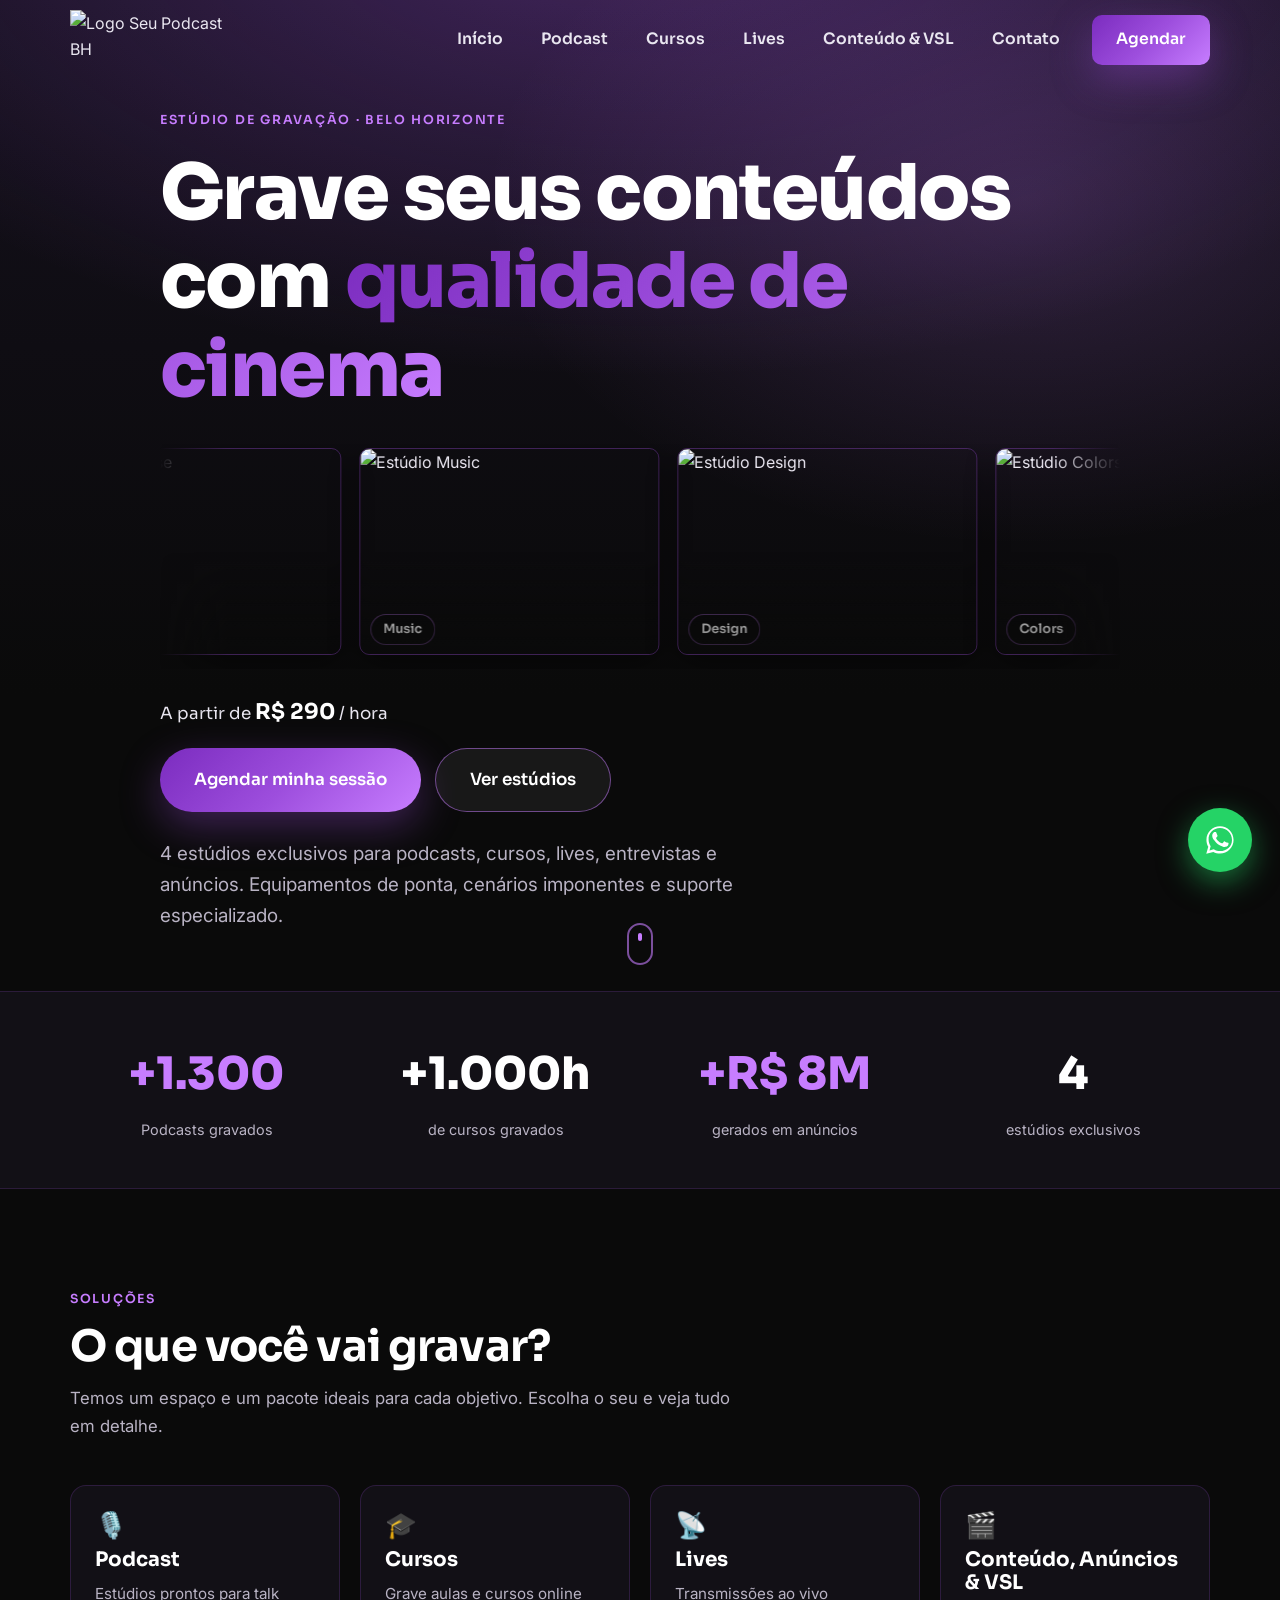
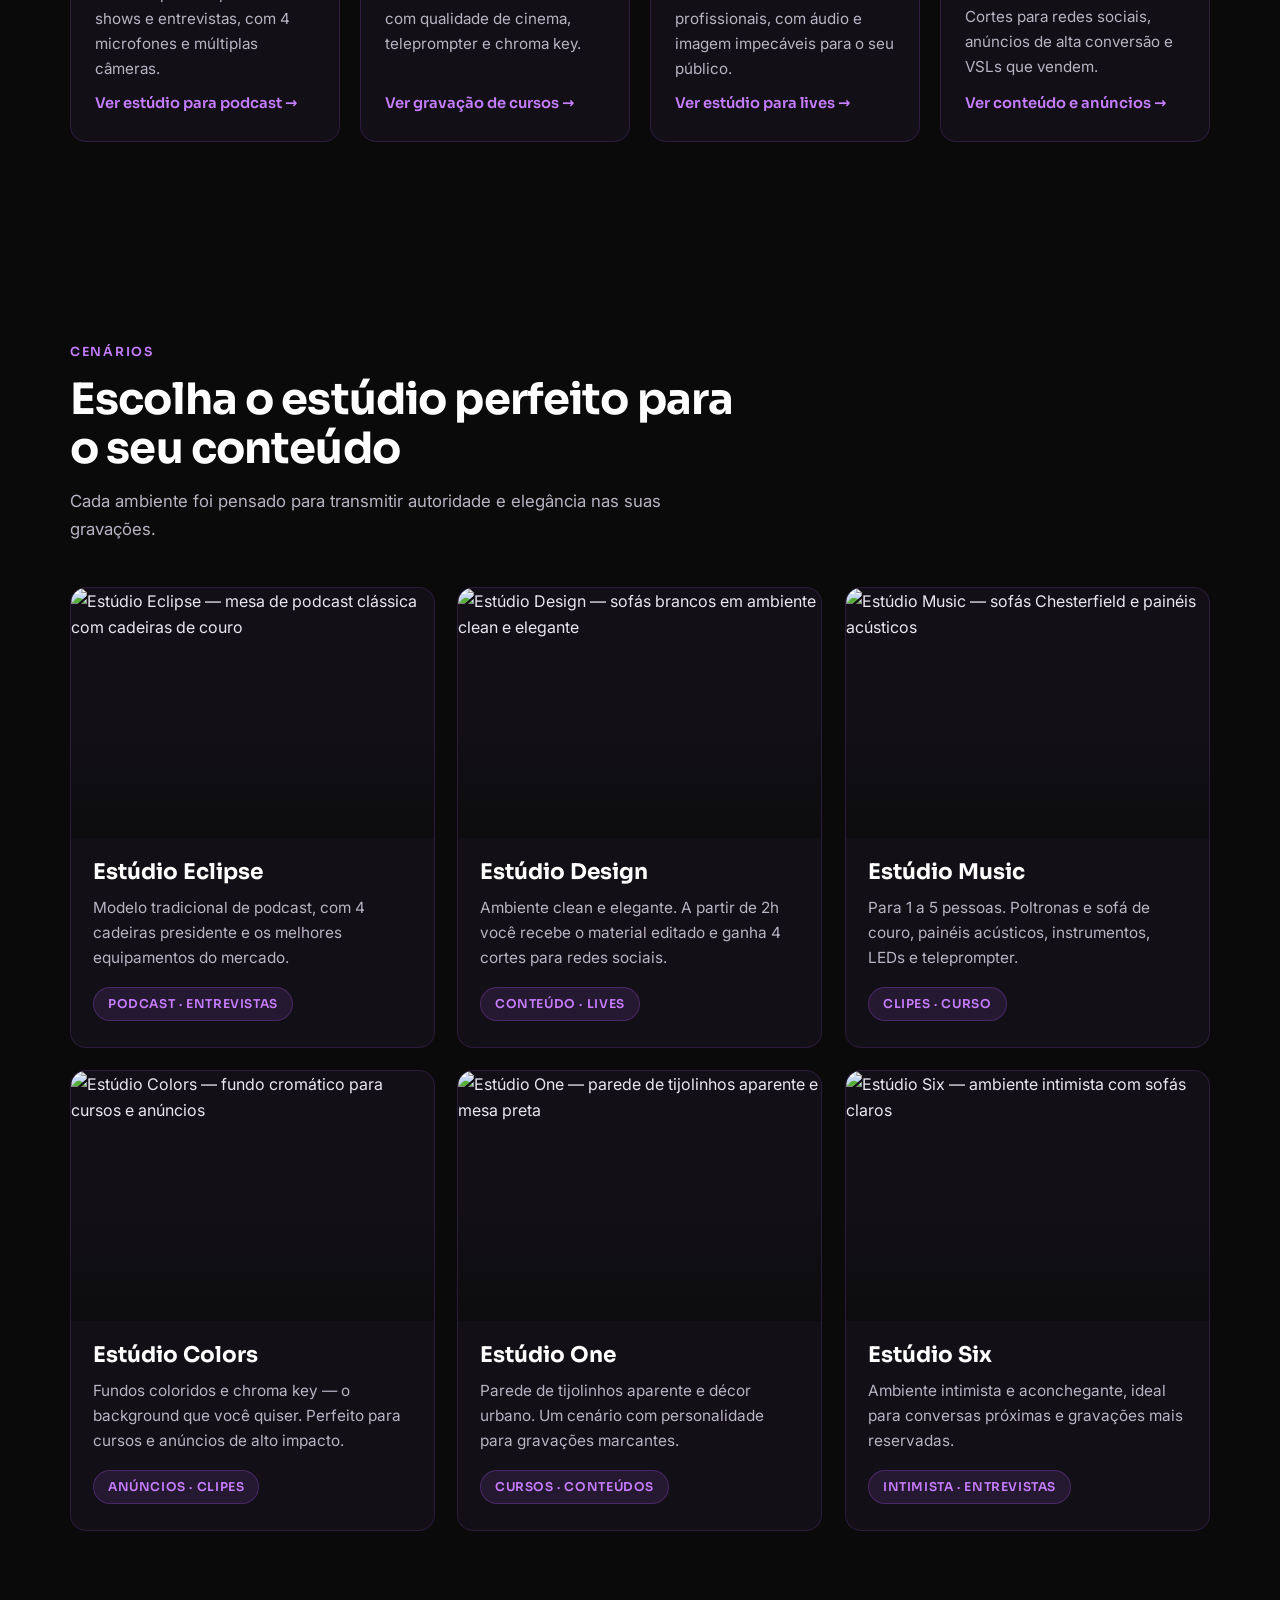
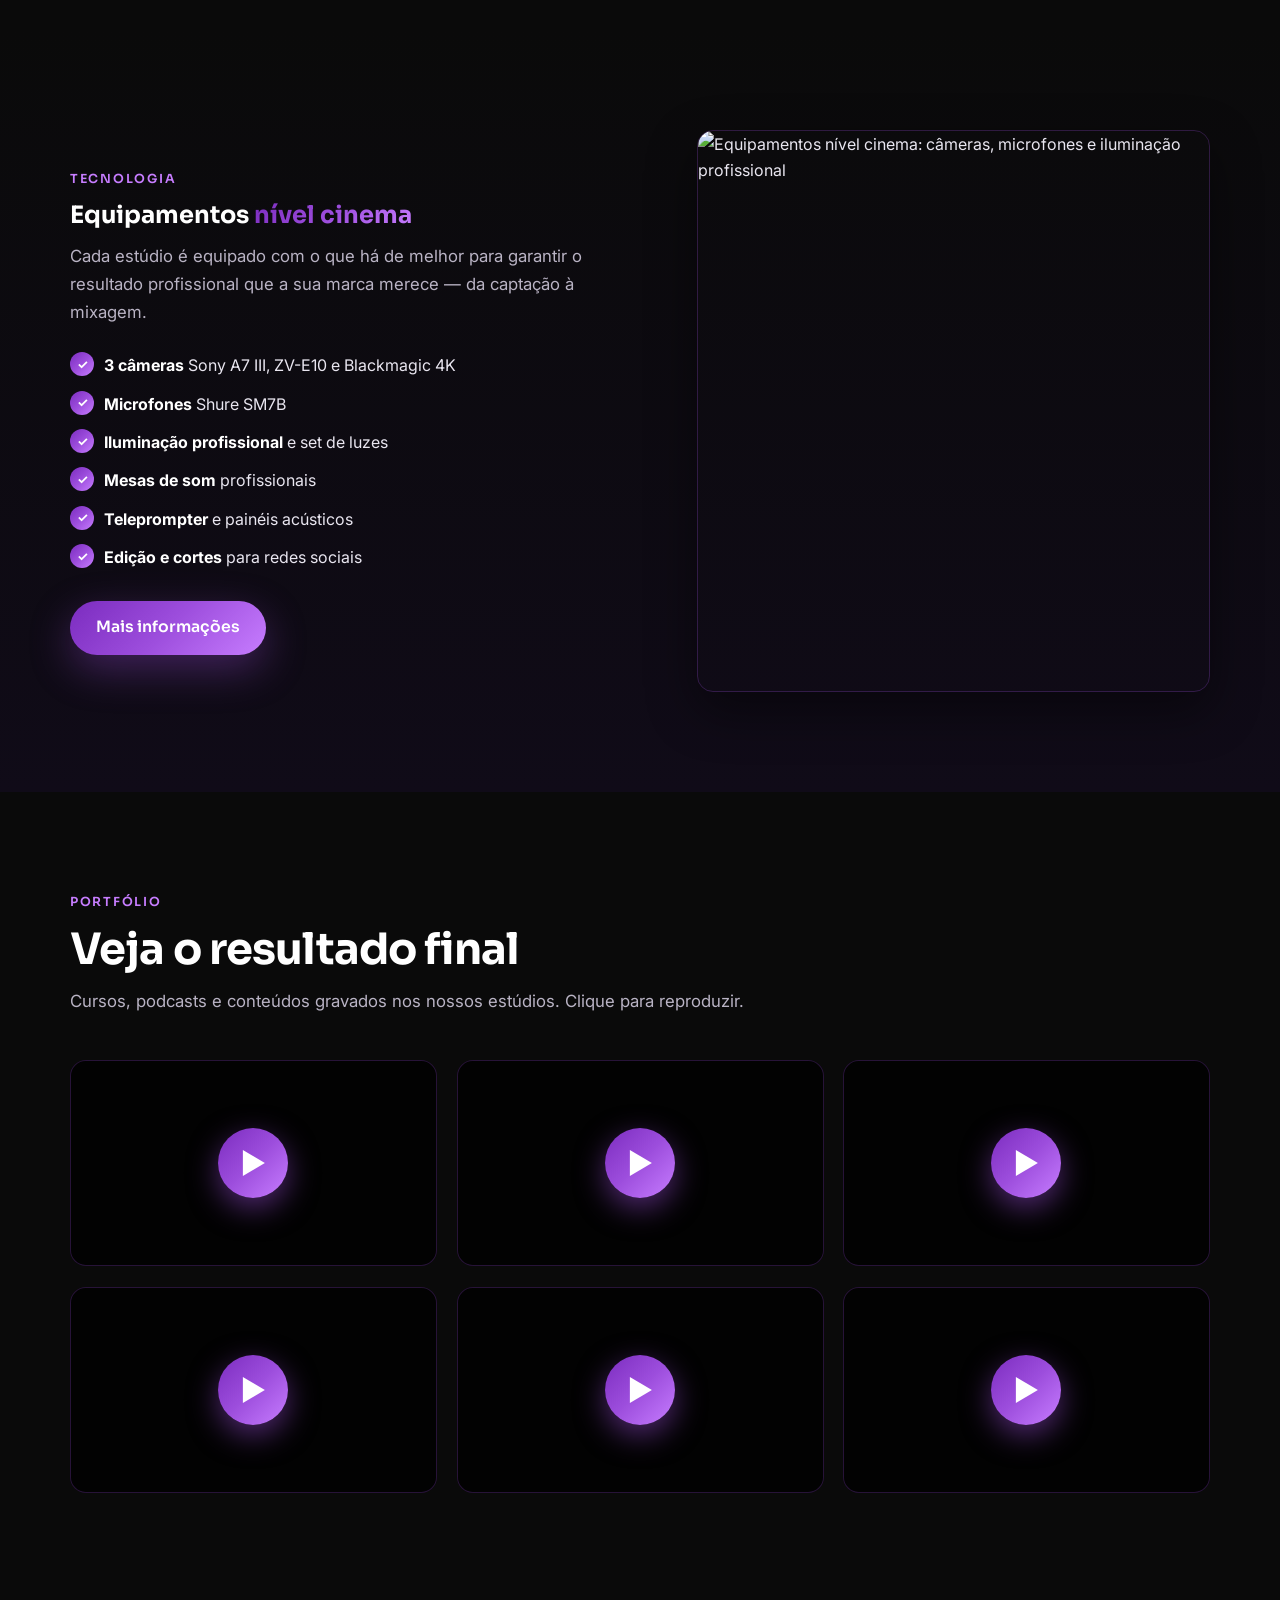
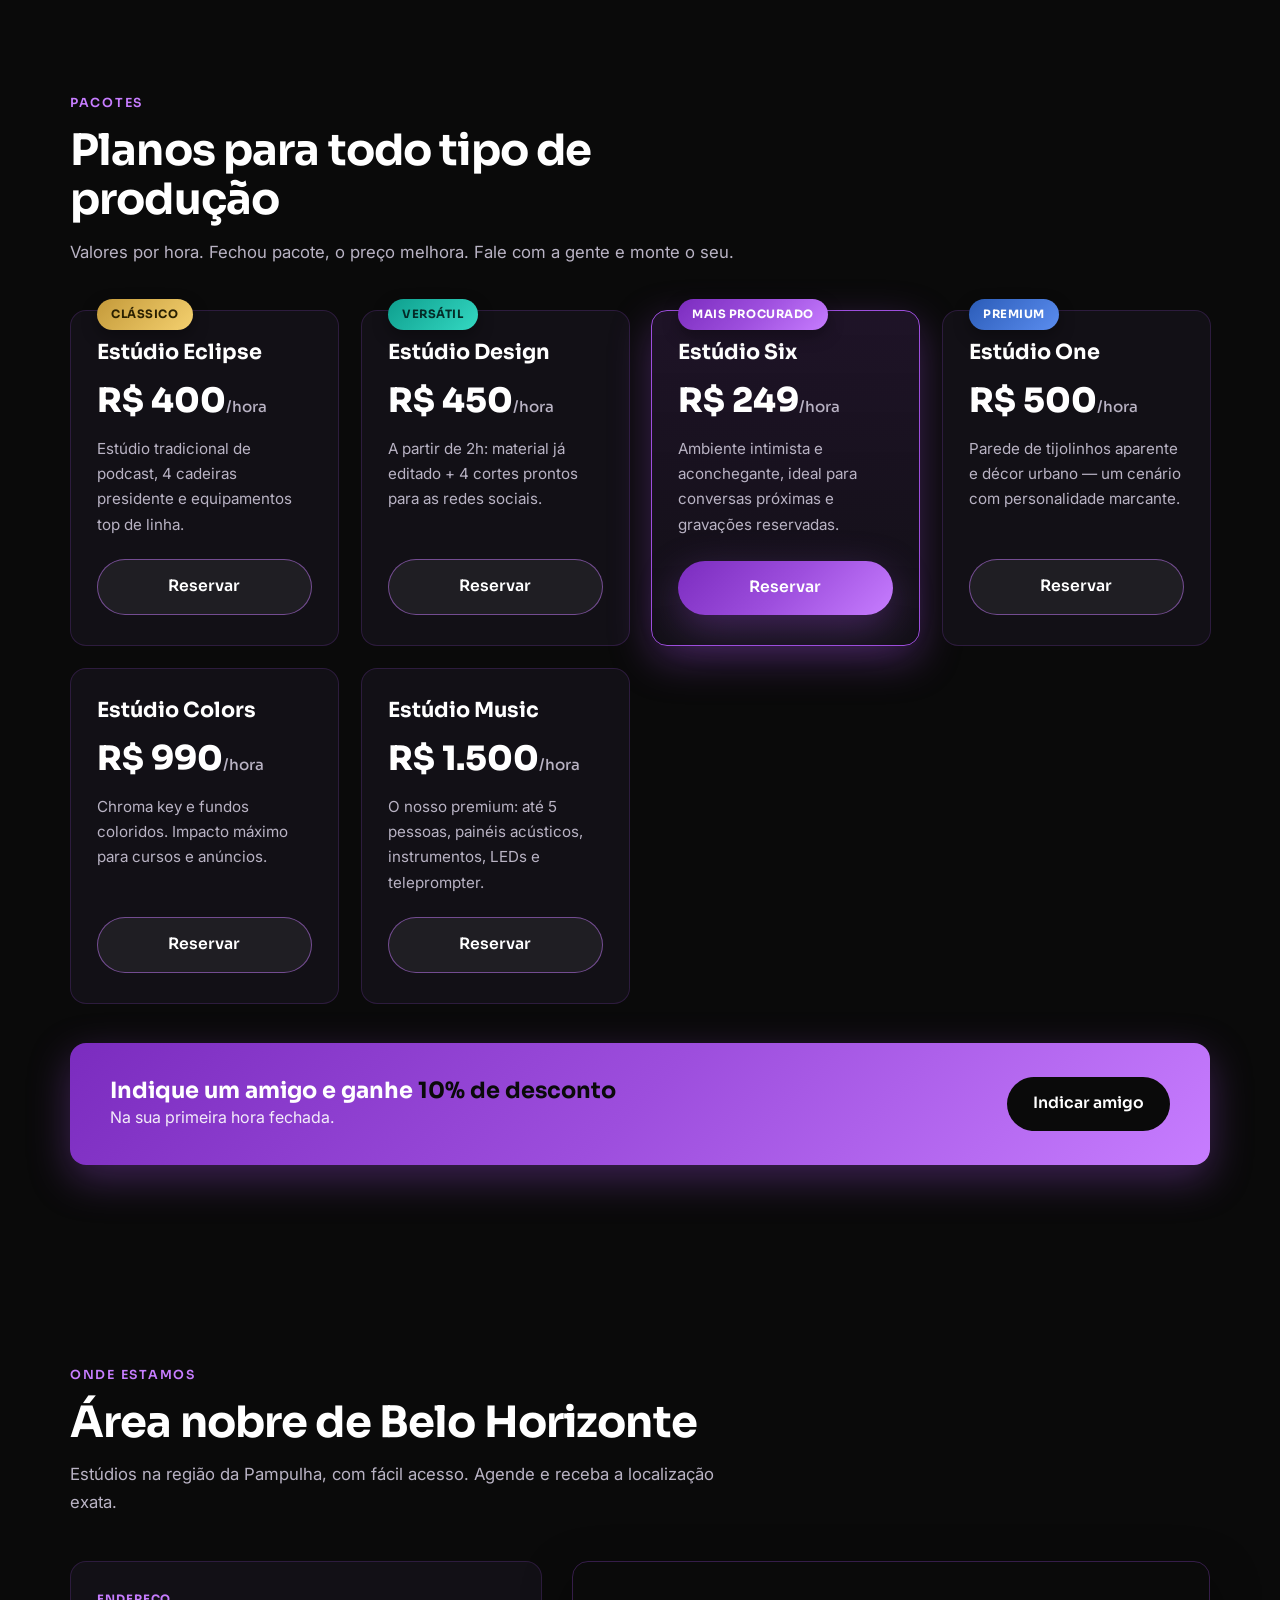
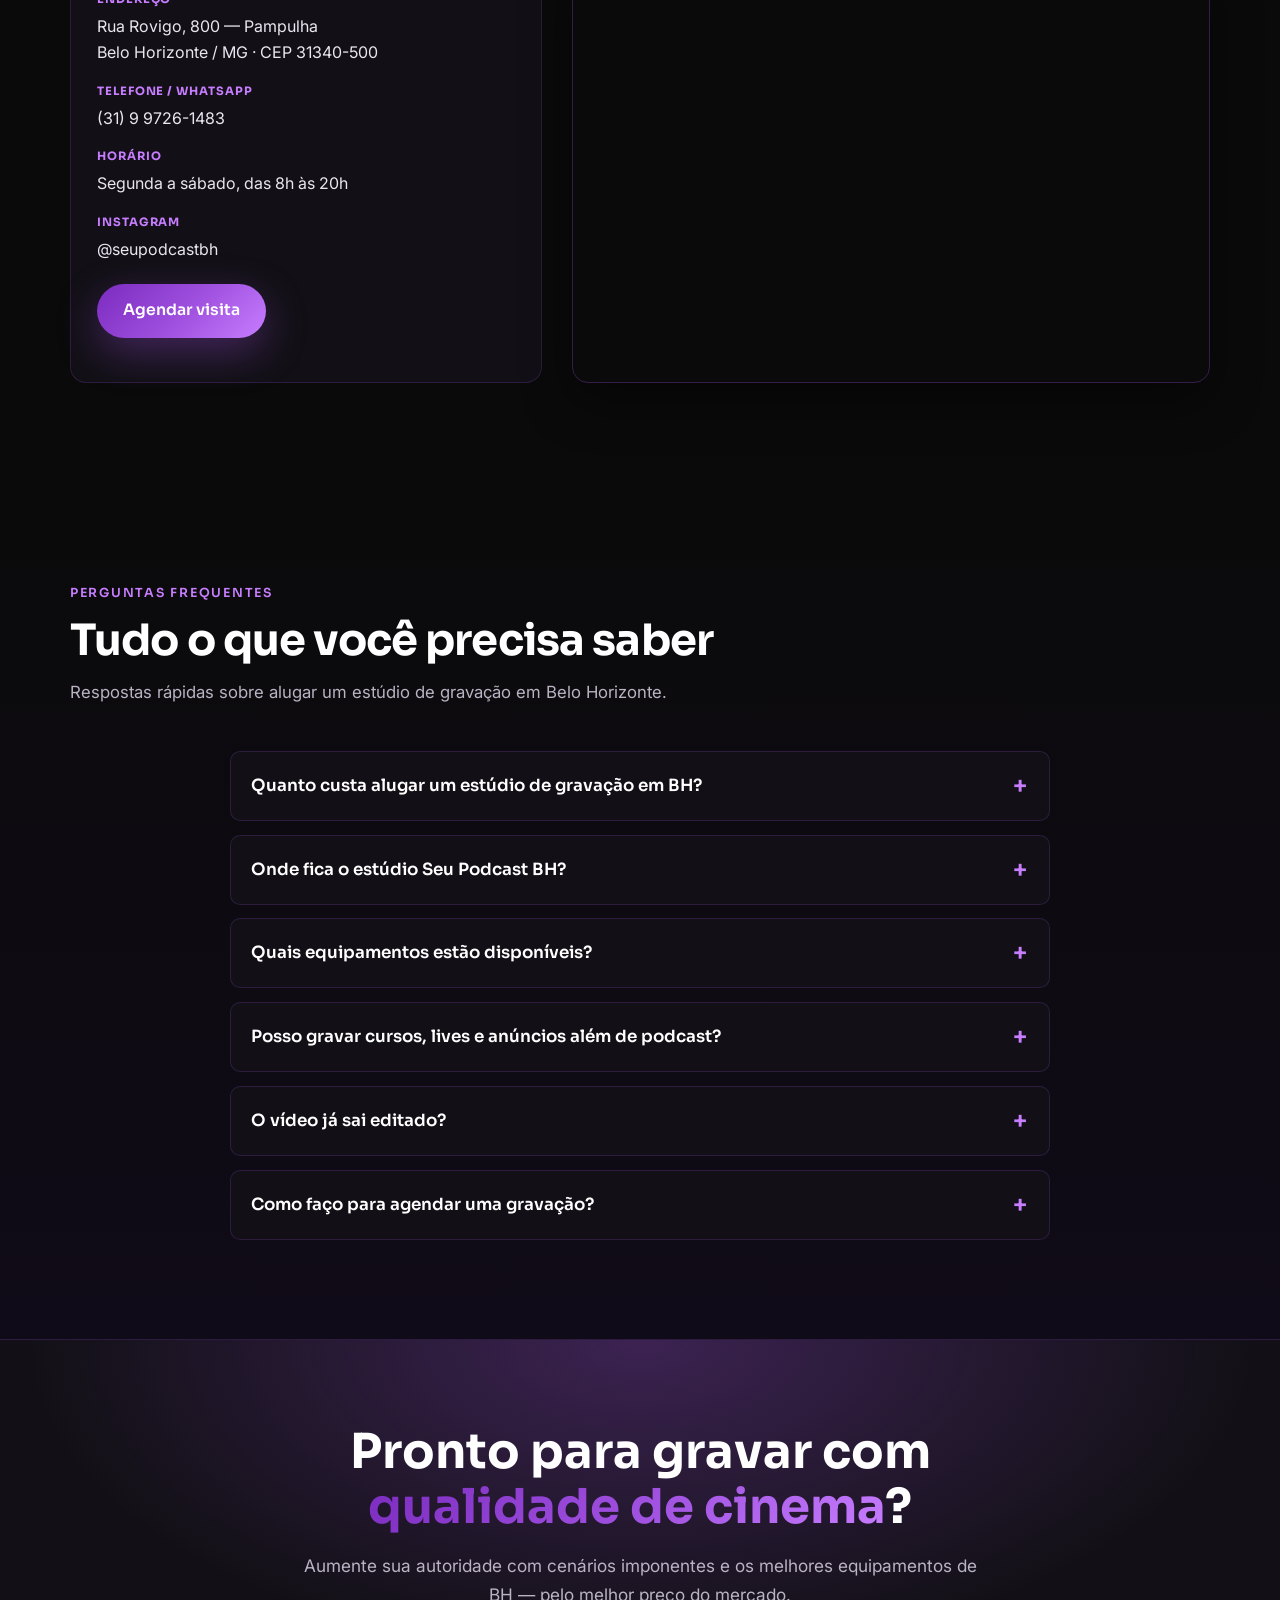
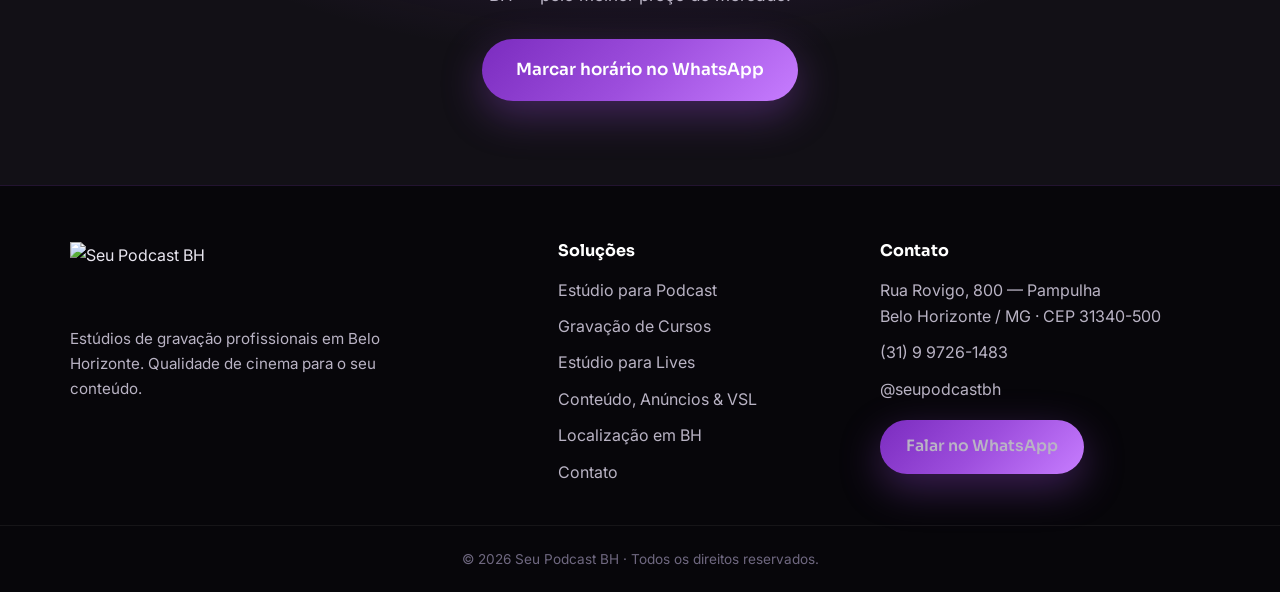
==== commit 5a77dcea: "feat(rastreio): botao do WhatsApp passa pelo rastreador proprio (CRM /l) Substitui o link do Tintim " ====
--- a/index.html
+++ b/index.html
@@ -200,7 +200,7 @@
           <li><a href="contato/">Contato</a></li>
           <li>
             <a class="btn btn-primary nav-cta"
-               href="https://tintim.link/whatsapp/37ca98e3-c741-49e3-a5a9-5ac7f1c327ac/c7a676eb-f484-4da7-a1aa-356ea77e2d08"
+               href="https://seupodcast-saas-production.up.railway.app/l?s=seupodcastbh.com.br"
                target="_blank" rel="noopener">Agendar</a>
           </li>
         </ul>
@@ -231,7 +231,7 @@
         <p class="hero-price reveal">A partir de <strong>R$ 290</strong> / hora</p>
         <div class="hero-actions reveal">
           <a class="btn btn-primary btn-lg"
-             href="https://tintim.link/whatsapp/37ca98e3-c741-49e3-a5a9-5ac7f1c327ac/c7a676eb-f484-4da7-a1aa-356ea77e2d08"
+             href="https://seupodcast-saas-production.up.railway.app/l?s=seupodcastbh.com.br"
              target="_blank" rel="noopener">Agendar minha sessão</a>
           <a class="btn btn-ghost btn-lg" href="#estudios">Ver estúdios</a>
         </div>
@@ -389,7 +389,7 @@
             <li><strong>Edição e cortes</strong> para redes sociais</li>
           </ul>
           <a class="btn btn-primary"
-             href="https://tintim.link/whatsapp/37ca98e3-c741-49e3-a5a9-5ac7f1c327ac/c7a676eb-f484-4da7-a1aa-356ea77e2d08"
+             href="https://seupodcast-saas-production.up.railway.app/l?s=seupodcastbh.com.br"
              target="_blank" rel="noopener">Mais informações</a>
         </div>
         <div class="equip-media reveal">
@@ -434,7 +434,7 @@
             <h3>Estúdio Eclipse</h3>
             <p class="price">R$ 400<span>/hora</span></p>
             <p class="price-desc">Estúdio tradicional de podcast, 4 cadeiras presidente e equipamentos top de linha.</p>
-            <a class="btn btn-ghost" href="https://tintim.link/whatsapp/37ca98e3-c741-49e3-a5a9-5ac7f1c327ac/c7a676eb-f484-4da7-a1aa-356ea77e2d08" target="_blank" rel="noopener">Reservar</a>
+            <a class="btn btn-ghost" href="https://seupodcast-saas-production.up.railway.app/l?s=seupodcastbh.com.br" target="_blank" rel="noopener">Reservar</a>
           </article>
 
           <article class="price-card reveal">
@@ -442,7 +442,7 @@
             <h3>Estúdio Design</h3>
             <p class="price">R$ 450<span>/hora</span></p>
             <p class="price-desc">A partir de 2h: material já editado + 4 cortes prontos para as redes sociais.</p>
-            <a class="btn btn-ghost" href="https://tintim.link/whatsapp/37ca98e3-c741-49e3-a5a9-5ac7f1c327ac/c7a676eb-f484-4da7-a1aa-356ea77e2d08" target="_blank" rel="noopener">Reservar</a>
+            <a class="btn btn-ghost" href="https://seupodcast-saas-production.up.railway.app/l?s=seupodcastbh.com.br" target="_blank" rel="noopener">Reservar</a>
           </article>
 
           <article class="price-card featured reveal">
@@ -450,7 +450,7 @@
             <h3>Estúdio Six</h3>
             <p class="price">R$ 249<span>/hora</span></p>
             <p class="price-desc">Ambiente intimista e aconchegante, ideal para conversas próximas e gravações reservadas.</p>
-            <a class="btn btn-primary" href="https://tintim.link/whatsapp/37ca98e3-c741-49e3-a5a9-5ac7f1c327ac/c7a676eb-f484-4da7-a1aa-356ea77e2d08" target="_blank" rel="noopener">Reservar</a>
+            <a class="btn btn-primary" href="https://seupodcast-saas-production.up.railway.app/l?s=seupodcastbh.com.br" target="_blank" rel="noopener">Reservar</a>
           </article>
 
           <article class="price-card reveal">
@@ -458,21 +458,21 @@
             <h3>Estúdio One</h3>
             <p class="price">R$ 500<span>/hora</span></p>
             <p class="price-desc">Parede de tijolinhos aparente e décor urbano — um cenário com personalidade marcante.</p>
-            <a class="btn btn-ghost" href="https://tintim.link/whatsapp/37ca98e3-c741-49e3-a5a9-5ac7f1c327ac/c7a676eb-f484-4da7-a1aa-356ea77e2d08" target="_blank" rel="noopener">Reservar</a>
+            <a class="btn btn-ghost" href="https://seupodcast-saas-production.up.railway.app/l?s=seupodcastbh.com.br" target="_blank" rel="noopener">Reservar</a>
           </article>
 
           <article class="price-card reveal">
             <h3>Estúdio Colors</h3>
             <p class="price">R$ 990<span>/hora</span></p>
             <p class="price-desc">Chroma key e fundos coloridos. Impacto máximo para cursos e anúncios.</p>
-            <a class="btn btn-ghost" href="https://tintim.link/whatsapp/37ca98e3-c741-49e3-a5a9-5ac7f1c327ac/c7a676eb-f484-4da7-a1aa-356ea77e2d08" target="_blank" rel="noopener">Reservar</a>
+            <a class="btn btn-ghost" href="https://seupodcast-saas-production.up.railway.app/l?s=seupodcastbh.com.br" target="_blank" rel="noopener">Reservar</a>
           </article>
 
           <article class="price-card reveal">
             <h3>Estúdio Music</h3>
             <p class="price">R$ 1.500<span>/hora</span></p>
             <p class="price-desc">O nosso premium: até 5 pessoas, painéis acústicos, instrumentos, LEDs e teleprompter.</p>
-            <a class="btn btn-ghost" href="https://tintim.link/whatsapp/37ca98e3-c741-49e3-a5a9-5ac7f1c327ac/c7a676eb-f484-4da7-a1aa-356ea77e2d08" target="_blank" rel="noopener">Reservar</a>
+            <a class="btn btn-ghost" href="https://seupodcast-saas-production.up.railway.app/l?s=seupodcastbh.com.br" target="_blank" rel="noopener">Reservar</a>
           </article>
         </div>
 
@@ -481,7 +481,7 @@
             <h3>Indique um amigo e ganhe <span class="grad-text">10% de desconto</span></h3>
             <p>Na sua primeira hora fechada.</p>
           </div>
-          <a class="btn btn-primary" href="https://tintim.link/whatsapp/37ca98e3-c741-49e3-a5a9-5ac7f1c327ac/c7a676eb-f484-4da7-a1aa-356ea77e2d08" target="_blank" rel="noopener">Indicar amigo</a>
+          <a class="btn btn-primary" href="https://seupodcast-saas-production.up.railway.app/l?s=seupodcastbh.com.br" target="_blank" rel="noopener">Indicar amigo</a>
         </div>
       </div>
     </section>
@@ -501,7 +501,7 @@
             <p class="loc-item"><strong>Horário</strong>Segunda a sábado, das 8h às 20h</p>
             <p class="loc-item"><strong>Instagram</strong><a href="https://www.instagram.com/seupodcastbh" target="_blank" rel="noopener">@seupodcastbh</a></p>
             <a class="btn btn-primary"
-               href="https://tintim.link/whatsapp/37ca98e3-c741-49e3-a5a9-5ac7f1c327ac/c7a676eb-f484-4da7-a1aa-356ea77e2d08"
+               href="https://seupodcast-saas-production.up.railway.app/l?s=seupodcastbh.com.br"
                target="_blank" rel="noopener">Agendar visita</a>
           </address>
           <div class="map-wrap reveal">
@@ -558,7 +558,7 @@
         <h2>Pronto para gravar com <span class="grad-text">qualidade de cinema</span>?</h2>
         <p>Aumente sua autoridade com cenários imponentes e os melhores equipamentos de BH — pelo melhor preço do mercado.</p>
         <a class="btn btn-primary btn-lg"
-           href="https://tintim.link/whatsapp/37ca98e3-c741-49e3-a5a9-5ac7f1c327ac/c7a676eb-f484-4da7-a1aa-356ea77e2d08"
+           href="https://seupodcast-saas-production.up.railway.app/l?s=seupodcastbh.com.br"
            target="_blank" rel="noopener">Marcar horário no WhatsApp</a>
       </div>
     </section>
@@ -590,7 +590,7 @@
           <p><a href="https://www.instagram.com/seupodcastbh" target="_blank" rel="noopener">@seupodcastbh</a></p>
         </address>
         <a class="btn btn-primary"
-           href="https://tintim.link/whatsapp/37ca98e3-c741-49e3-a5a9-5ac7f1c327ac/c7a676eb-f484-4da7-a1aa-356ea77e2d08"
+           href="https://seupodcast-saas-production.up.railway.app/l?s=seupodcastbh.com.br"
            target="_blank" rel="noopener">Falar no WhatsApp</a>
       </div>
     </div>
@@ -603,7 +603,7 @@
 
   <!-- Botão flutuante WhatsApp -->
   <a class="whatsapp-float"
-     href="https://tintim.link/whatsapp/37ca98e3-c741-49e3-a5a9-5ac7f1c327ac/c7a676eb-f484-4da7-a1aa-356ea77e2d08"
+     href="https://seupodcast-saas-production.up.railway.app/l?s=seupodcastbh.com.br"
      target="_blank" rel="noopener" aria-label="Falar no WhatsApp">
     <svg viewBox="0 0 32 32" width="28" height="28" aria-hidden="true" fill="currentColor">
       <path d="M16 .4C7.4.4.5 7.3.5 15.9c0 2.8.7 5.5 2.1 7.9L.3 31.7l8.1-2.1c2.3 1.3 4.9 1.9 7.6 1.9 8.6 0 15.5-6.9 15.5-15.5S24.6.4 16 .4zm0 28.3c-2.4 0-4.7-.6-6.7-1.8l-.5-.3-4.8 1.3 1.3-4.7-.3-.5c-1.3-2.1-2-4.5-2-6.9C2.3 8.3 8.4 2.3 16 2.3S29.7 8.3 29.7 16 23.6 28.7 16 28.7zm8.4-9.5c-.5-.2-2.7-1.3-3.1-1.5-.4-.2-.7-.2-1 .2-.3.5-1.1 1.5-1.4 1.7-.2.3-.5.3-.9.1-.5-.2-2-.7-3.7-2.3-1.4-1.2-2.3-2.7-2.6-3.2-.3-.5 0-.7.2-1 .2-.2.5-.5.7-.8.2-.3.3-.5.5-.8.1-.3 0-.6 0-.8-.1-.2-1-2.4-1.4-3.3-.4-.9-.7-.7-1-.7h-.8c-.3 0-.8.1-1.2.5-.4.5-1.6 1.5-1.6 3.8s1.6 4.4 1.9 4.7c.2.3 3.2 4.9 7.8 6.9 1.1.5 1.9.7 2.6.9 1.1.3 2.1.3 2.9.2.9-.1 2.7-1.1 3.1-2.2.4-1.1.4-2 .3-2.2-.1-.2-.4-.3-.9-.5z"/>
@@ -611,5 +611,6 @@
   </a>
 
   <script src="script.js" defer></script>
+  <script src="/track.js" defer></script>
 </body>
 </html>
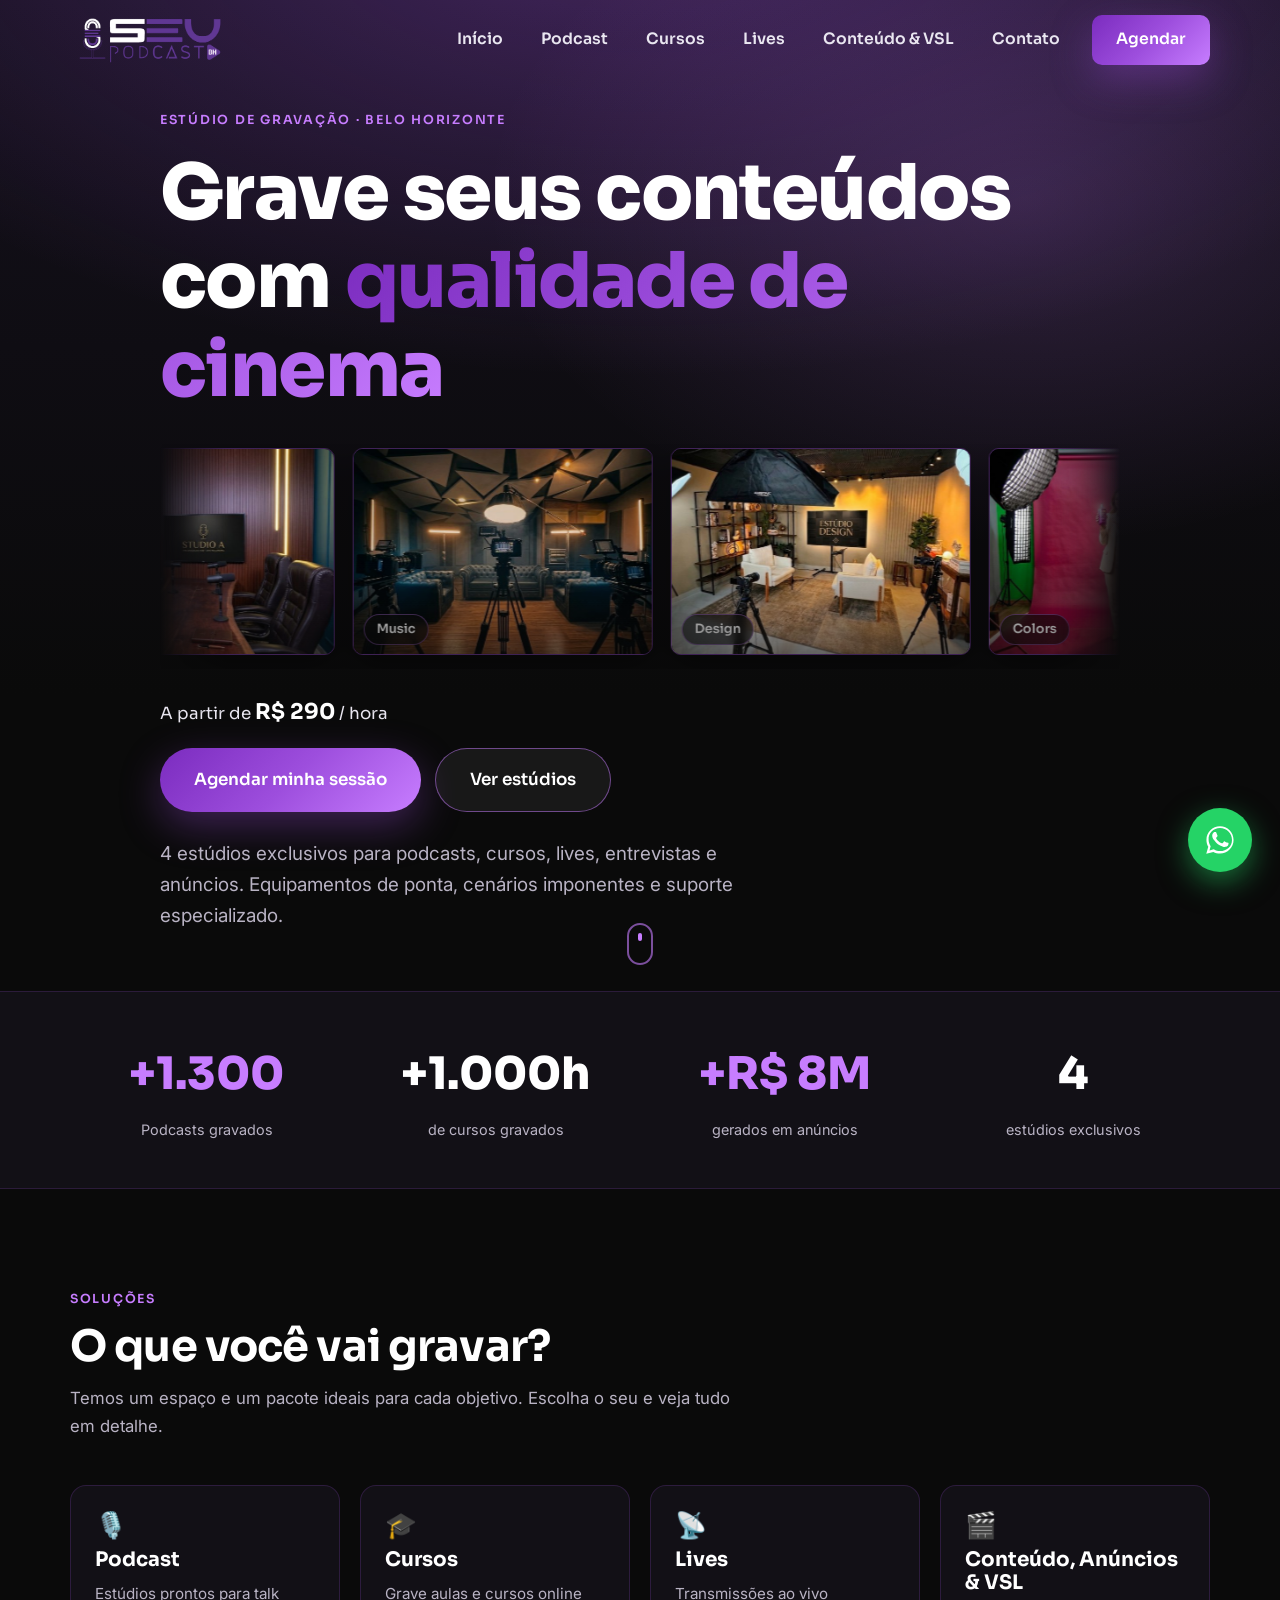
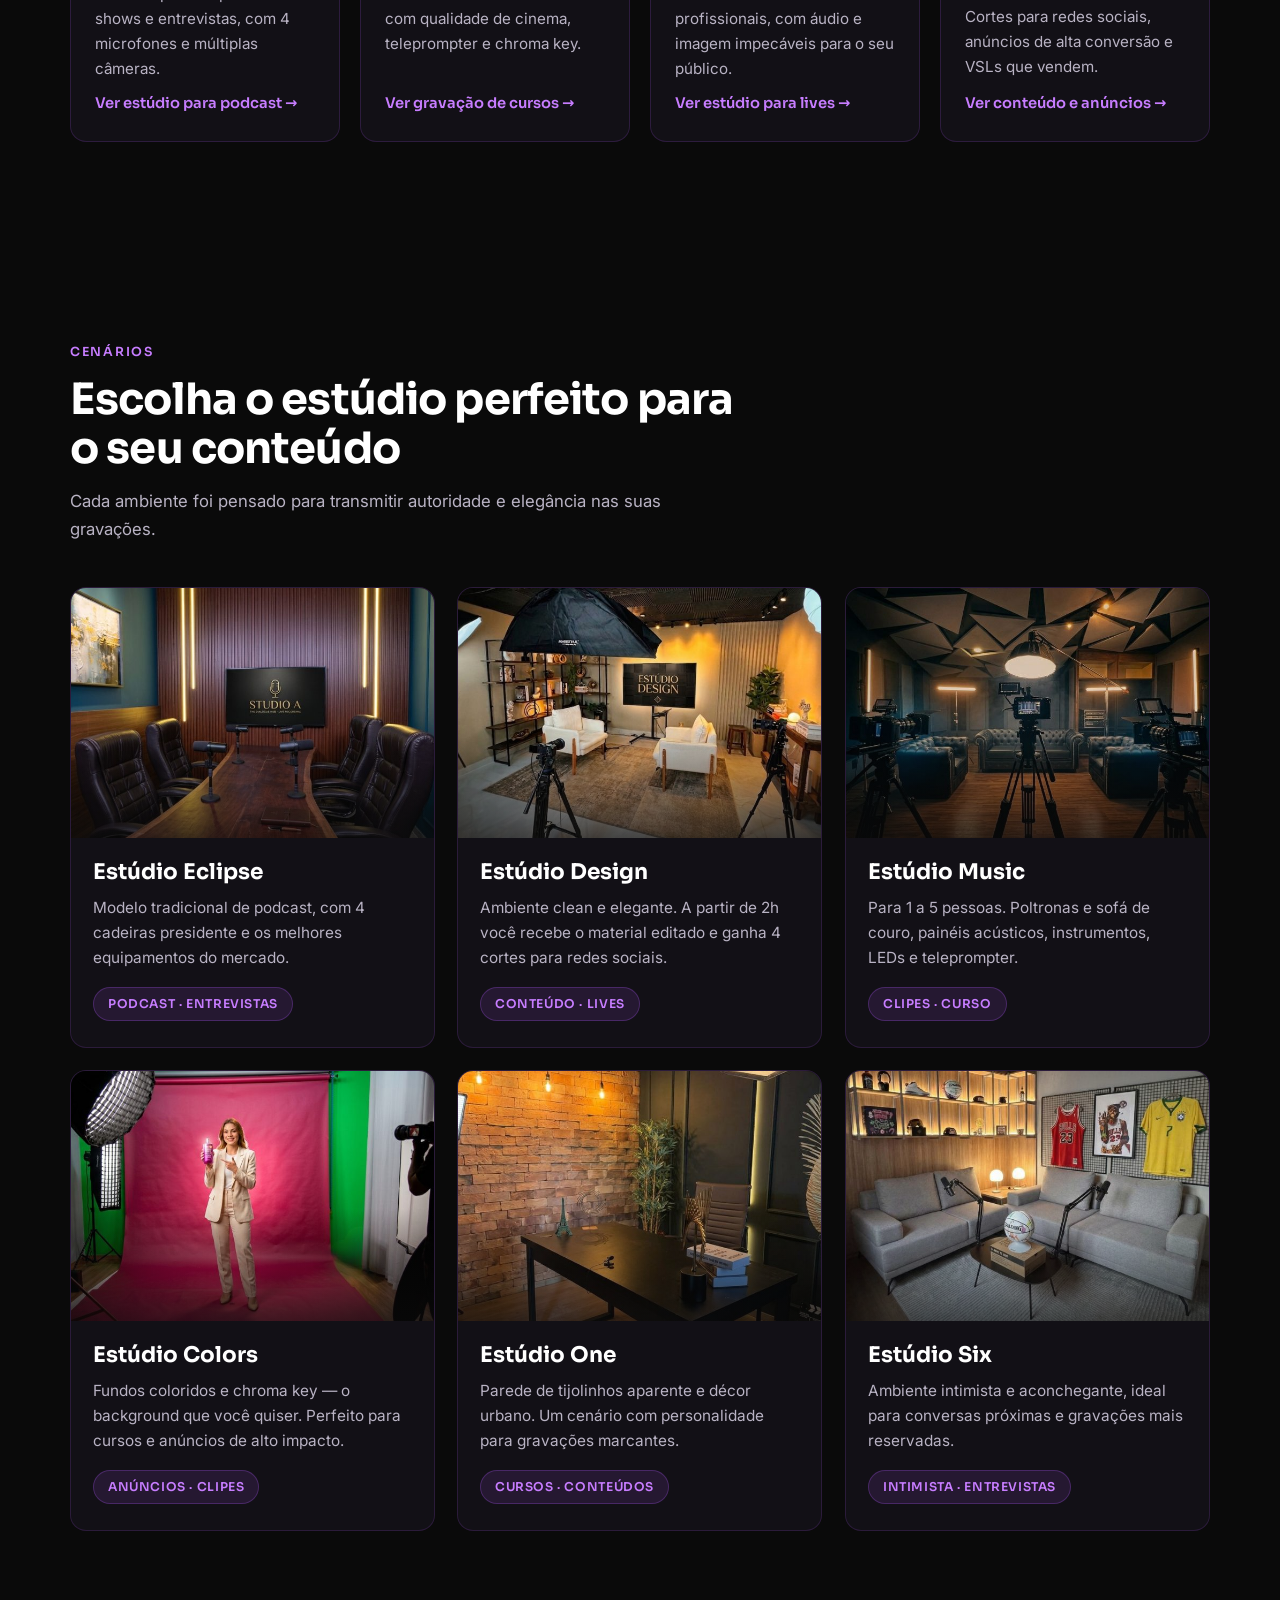
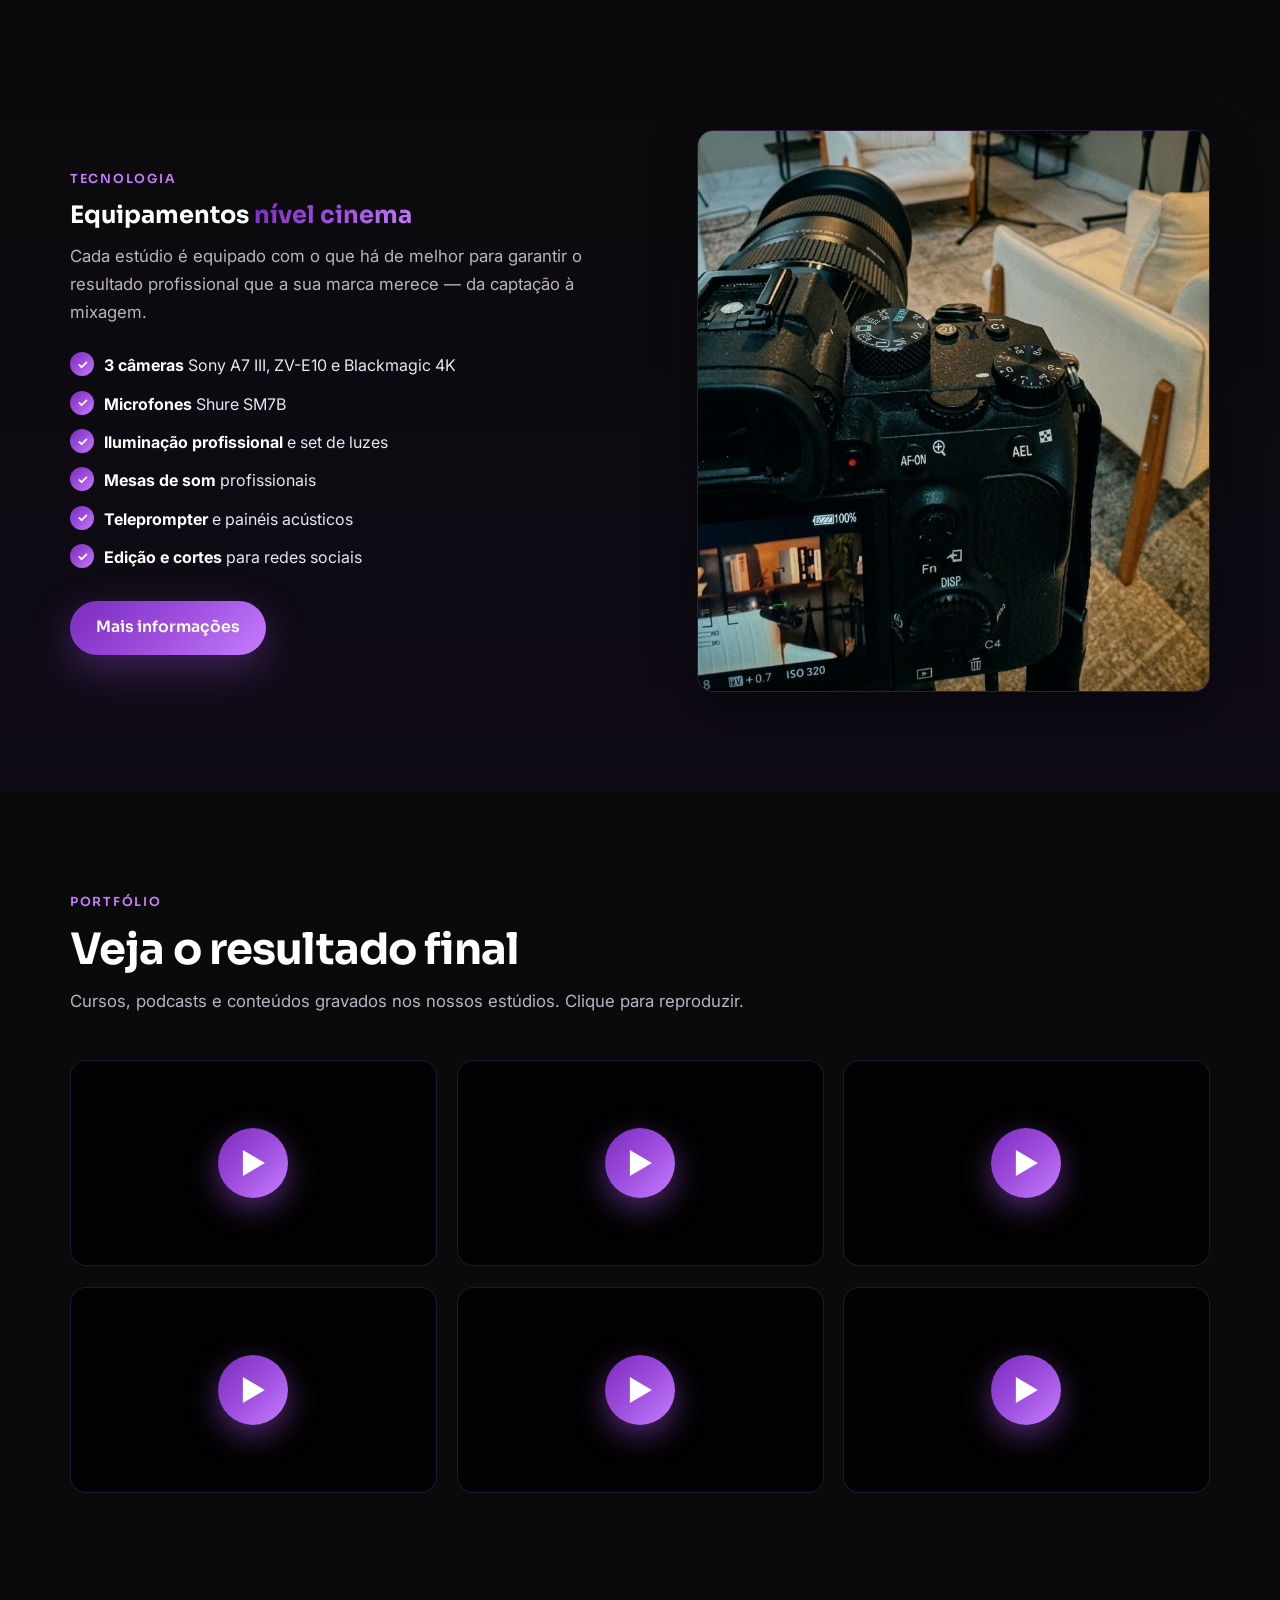
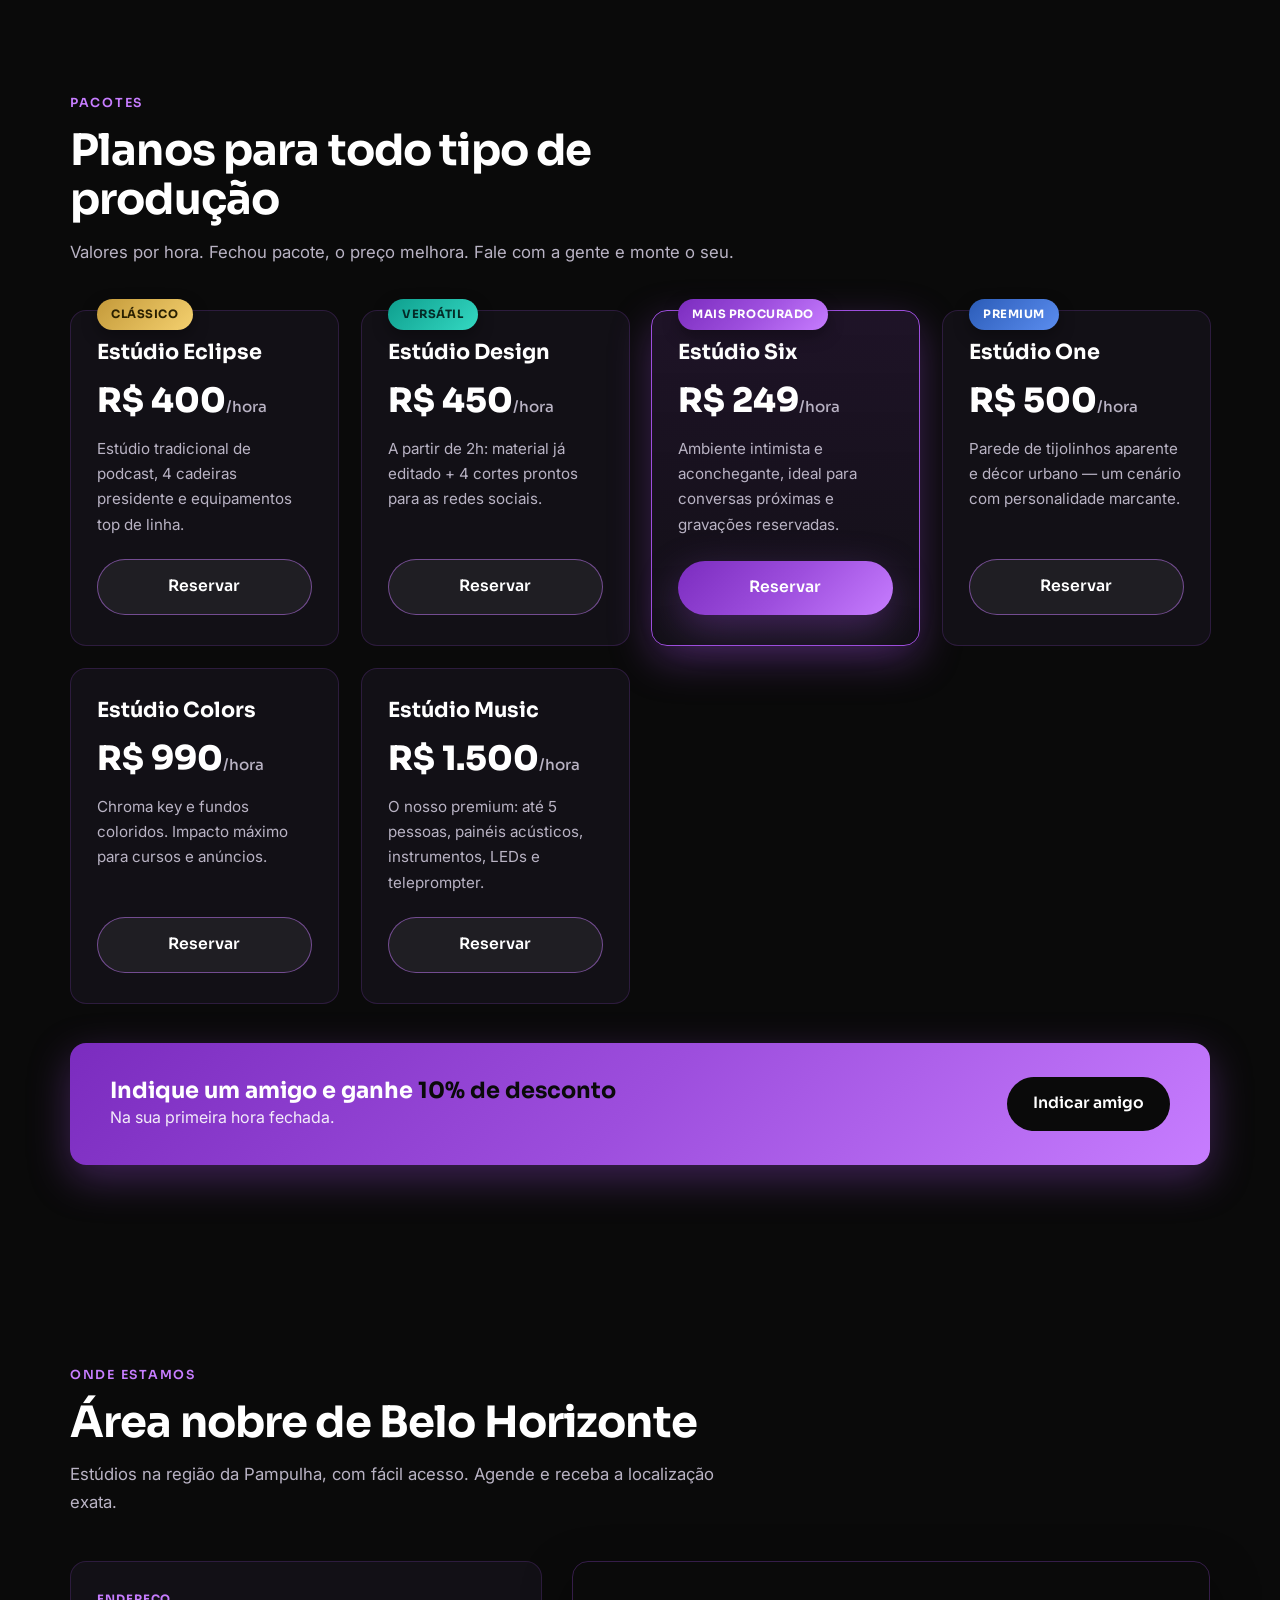
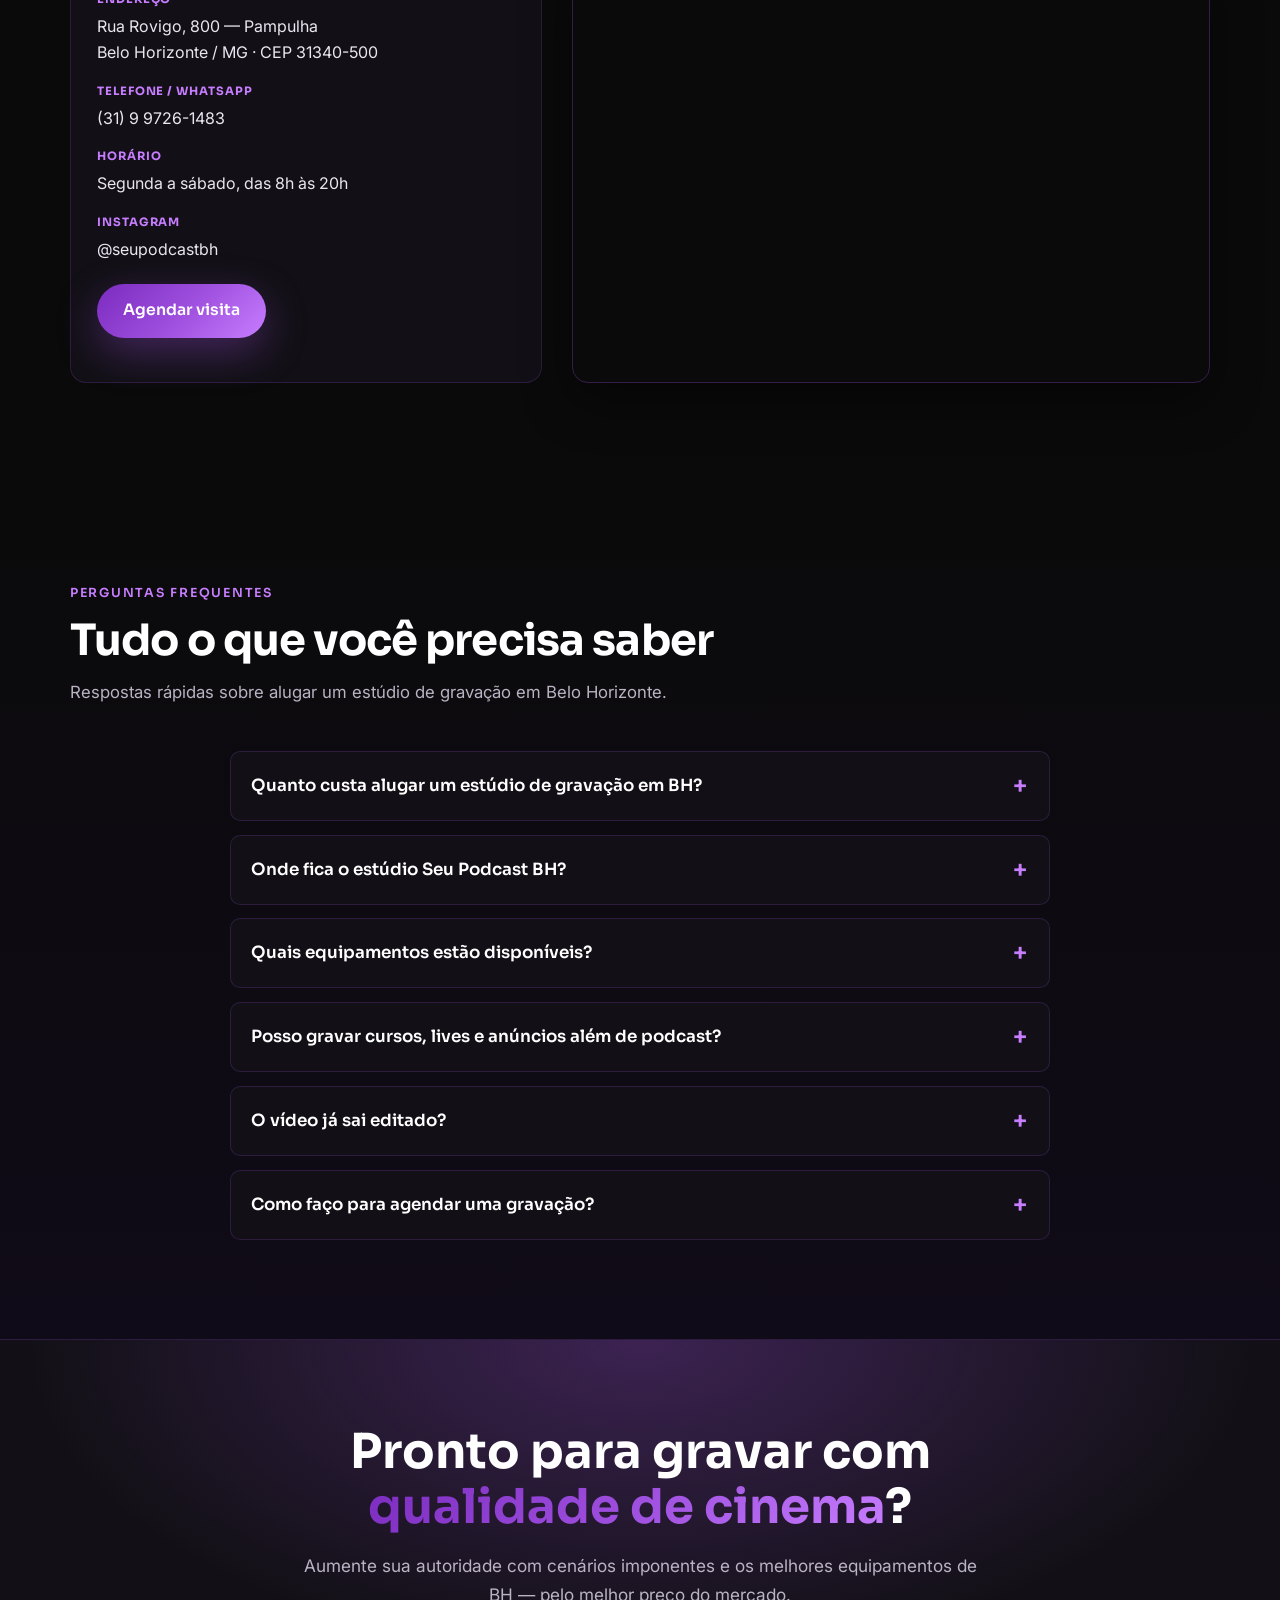
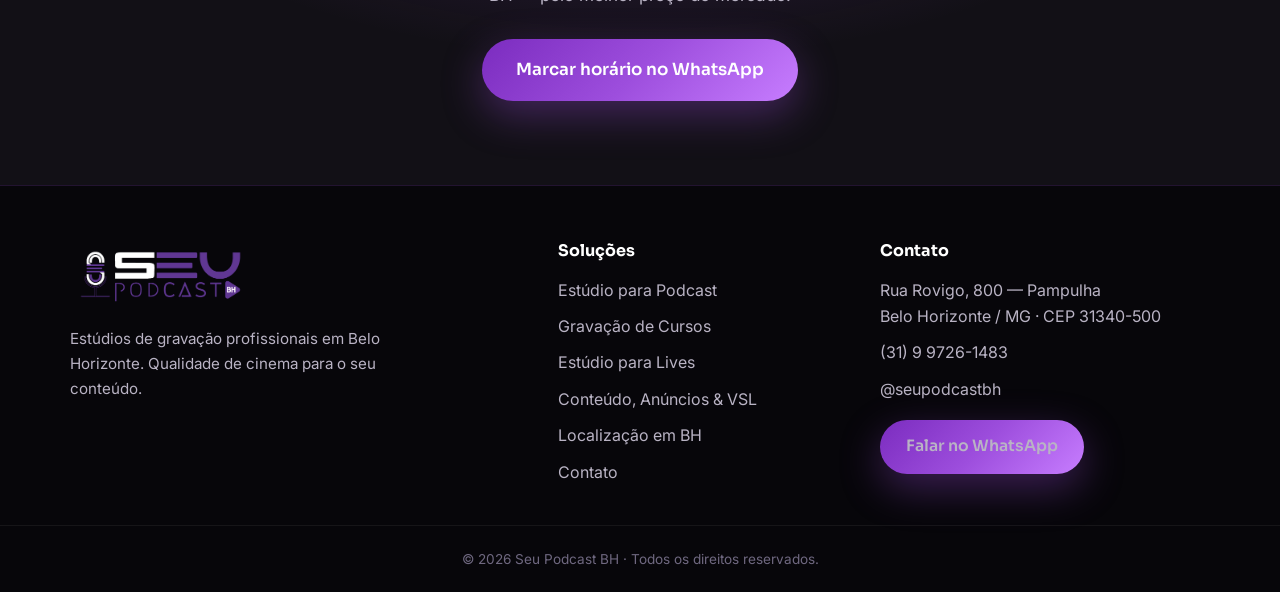
==== commit da8ee8dd: "fix(site): versiona os assets (imagens) e corrige extensoes .png -> .jpg As imagens nunca estavam no" ====
--- a/index.html
+++ b/index.html
@@ -29,7 +29,7 @@
   <meta property="og:title" content="Seu Podcast BH — Estúdio de Gravação com Qualidade de Cinema" />
   <meta property="og:description" content="Estúdios profissionais em BH para podcasts, cursos, lives e anúncios. Equipamentos nível cinema e 4 cenários exclusivos. A partir de R$ 249/hora." />
   <meta property="og:url" content="https://www.seupodcastbh.com.br/" />
-  <meta property="og:image" content="https://www.seupodcastbh.com.br/assets/estudio-music.png" />
+  <meta property="og:image" content="https://www.seupodcastbh.com.br/assets/estudio-music.jpg" />
   <meta property="og:image:width" content="1200" />
   <meta property="og:image:height" content="900" />
   <meta property="og:image:alt" content="Estúdio de gravação profissional Seu Podcast BH em Belo Horizonte" />
@@ -38,7 +38,7 @@
   <meta name="twitter:card" content="summary_large_image" />
   <meta name="twitter:title" content="Seu Podcast BH — Estúdio de Gravação com Qualidade de Cinema" />
   <meta name="twitter:description" content="Alugue estúdios em BH para podcasts, cursos, lives e anúncios. Equipamentos nível cinema." />
-  <meta name="twitter:image" content="https://www.seupodcastbh.com.br/assets/estudio-music.png" />
+  <meta name="twitter:image" content="https://www.seupodcastbh.com.br/assets/estudio-music.jpg" />
 
   <link rel="icon" type="image/png" href="assets/favicon.png" />
   <link rel="apple-touch-icon" href="assets/favicon.png" />
@@ -65,7 +65,7 @@
         "alternateName": "Seu Podcast BH — Estúdio de Gravação",
         "description": "Aluguel de estúdios de gravação profissionais em Belo Horizonte para podcasts, cursos, lives, entrevistas, clipes e anúncios. Equipamentos nível cinema, 6 cenários exclusivos e suporte especializado.",
         "url": "https://www.seupodcastbh.com.br/",
-        "image": "https://www.seupodcastbh.com.br/assets/estudio-music.png",
+        "image": "https://www.seupodcastbh.com.br/assets/estudio-music.jpg",
         "logo": "https://www.seupodcastbh.com.br/assets/logo.png",
         "telephone": "+5531997261483",
         "priceRange": "R$249–R$1500",
@@ -219,12 +219,12 @@
         <!-- Faixa com as fotos dos estúdios -->
         <div class="hero-gallery reveal" aria-label="Fotos dos nossos estúdios">
           <div class="hero-track">
-            <figure class="hero-shot"><img src="assets/estudio-eclipse.png" alt="Estúdio Eclipse" loading="eager" /><figcaption>Eclipse</figcaption></figure>
-            <figure class="hero-shot"><img src="assets/estudio-music.png" alt="Estúdio Music" loading="eager" /><figcaption>Music</figcaption></figure>
-            <figure class="hero-shot"><img src="assets/estudio-design.png" alt="Estúdio Design" loading="eager" /><figcaption>Design</figcaption></figure>
-            <figure class="hero-shot"><img src="assets/estudio-colors.png" alt="Estúdio Colors" loading="lazy" /><figcaption>Colors</figcaption></figure>
-            <figure class="hero-shot"><img src="assets/estudio-one.png" alt="Estúdio One" loading="lazy" /><figcaption>One</figcaption></figure>
-            <figure class="hero-shot"><img src="assets/estudio-six.png" alt="Estúdio Six" loading="lazy" /><figcaption>Six</figcaption></figure>
+            <figure class="hero-shot"><img src="assets/estudio-eclipse.jpg" alt="Estúdio Eclipse" loading="eager" /><figcaption>Eclipse</figcaption></figure>
+            <figure class="hero-shot"><img src="assets/estudio-music.jpg" alt="Estúdio Music" loading="eager" /><figcaption>Music</figcaption></figure>
+            <figure class="hero-shot"><img src="assets/estudio-design.jpg" alt="Estúdio Design" loading="eager" /><figcaption>Design</figcaption></figure>
+            <figure class="hero-shot"><img src="assets/estudio-colors.jpg" alt="Estúdio Colors" loading="lazy" /><figcaption>Colors</figcaption></figure>
+            <figure class="hero-shot"><img src="assets/estudio-one.jpg" alt="Estúdio One" loading="lazy" /><figcaption>One</figcaption></figure>
+            <figure class="hero-shot"><img src="assets/estudio-six.jpg" alt="Estúdio Six" loading="lazy" /><figcaption>Six</figcaption></figure>
           </div>
         </div>
 
@@ -314,7 +314,7 @@
 
         <div class="studio-grid">
           <article class="studio-card reveal">
-            <div class="studio-img"><img src="assets/estudio-eclipse.png" alt="Estúdio Eclipse — mesa de podcast clássica com cadeiras de couro" loading="lazy" /></div>
+            <div class="studio-img"><img src="assets/estudio-eclipse.jpg" alt="Estúdio Eclipse — mesa de podcast clássica com cadeiras de couro" loading="lazy" /></div>
             <div class="studio-body">
               <h3>Estúdio Eclipse</h3>
               <p>Modelo tradicional de podcast, com 4 cadeiras presidente e os melhores equipamentos do mercado.</p>
@@ -323,7 +323,7 @@
           </article>
 
           <article class="studio-card reveal">
-            <div class="studio-img"><img src="assets/estudio-design.png" alt="Estúdio Design — sofás brancos em ambiente clean e elegante" loading="lazy" /></div>
+            <div class="studio-img"><img src="assets/estudio-design.jpg" alt="Estúdio Design — sofás brancos em ambiente clean e elegante" loading="lazy" /></div>
             <div class="studio-body">
               <h3>Estúdio Design</h3>
               <p>Ambiente clean e elegante. A partir de 2h você recebe o material editado e ganha 4 cortes para redes sociais.</p>
@@ -332,7 +332,7 @@
           </article>
 
           <article class="studio-card reveal">
-            <div class="studio-img"><img src="assets/estudio-music.png" alt="Estúdio Music — sofás Chesterfield e painéis acústicos" loading="lazy" /></div>
+            <div class="studio-img"><img src="assets/estudio-music.jpg" alt="Estúdio Music — sofás Chesterfield e painéis acústicos" loading="lazy" /></div>
             <div class="studio-body">
               <h3>Estúdio Music</h3>
               <p>Para 1 a 5 pessoas. Poltronas e sofá de couro, painéis acústicos, instrumentos, LEDs e teleprompter.</p>
@@ -341,7 +341,7 @@
           </article>
 
           <article class="studio-card reveal">
-            <div class="studio-img"><img src="assets/estudio-colors.png" alt="Estúdio Colors — fundo cromático para cursos e anúncios" loading="lazy" /></div>
+            <div class="studio-img"><img src="assets/estudio-colors.jpg" alt="Estúdio Colors — fundo cromático para cursos e anúncios" loading="lazy" /></div>
             <div class="studio-body">
               <h3>Estúdio Colors</h3>
               <p>Fundos coloridos e chroma key — o background que você quiser. Perfeito para cursos e anúncios de alto impacto.</p>
@@ -350,7 +350,7 @@
           </article>
 
           <article class="studio-card reveal">
-            <div class="studio-img"><img src="assets/estudio-one.png" alt="Estúdio One — parede de tijolinhos aparente e mesa preta" loading="lazy" /></div>
+            <div class="studio-img"><img src="assets/estudio-one.jpg" alt="Estúdio One — parede de tijolinhos aparente e mesa preta" loading="lazy" /></div>
             <div class="studio-body">
               <h3>Estúdio One</h3>
               <p>Parede de tijolinhos aparente e décor urbano. Um cenário com personalidade para gravações marcantes.</p>
@@ -359,7 +359,7 @@
           </article>
 
           <article class="studio-card reveal">
-            <div class="studio-img"><img src="assets/estudio-six.png" alt="Estúdio Six — ambiente intimista com sofás claros" loading="lazy" /></div>
+            <div class="studio-img"><img src="assets/estudio-six.jpg" alt="Estúdio Six — ambiente intimista com sofás claros" loading="lazy" /></div>
             <div class="studio-body">
               <h3>Estúdio Six</h3>
               <p>Ambiente intimista e aconchegante, ideal para conversas próximas e gravações mais reservadas.</p>
@@ -393,7 +393,7 @@
              target="_blank" rel="noopener">Mais informações</a>
         </div>
         <div class="equip-media reveal">
-          <img src="assets/equipamentos.png" alt="Equipamentos nível cinema: câmeras, microfones e iluminação profissional" loading="lazy" />
+          <img src="assets/equipamentos.jpg" alt="Equipamentos nível cinema: câmeras, microfones e iluminação profissional" loading="lazy" />
         </div>
       </div>
     </section>
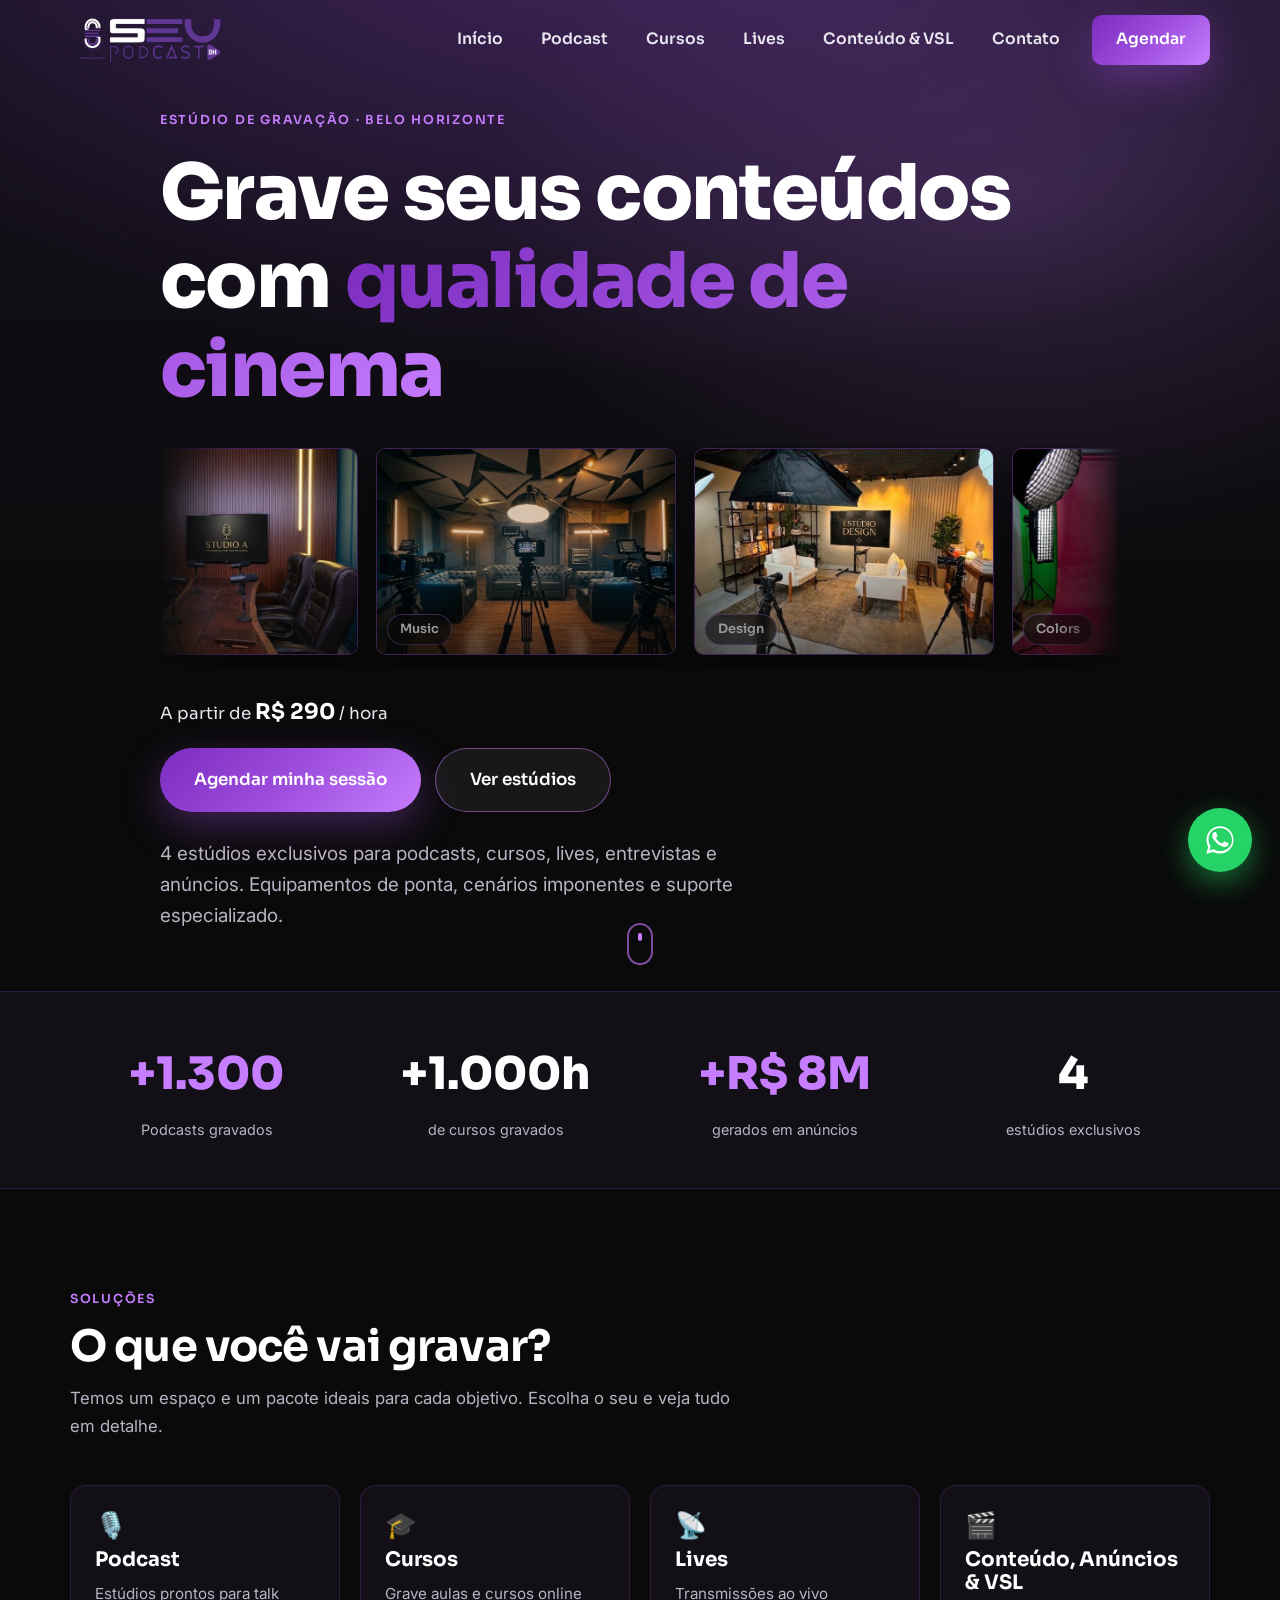
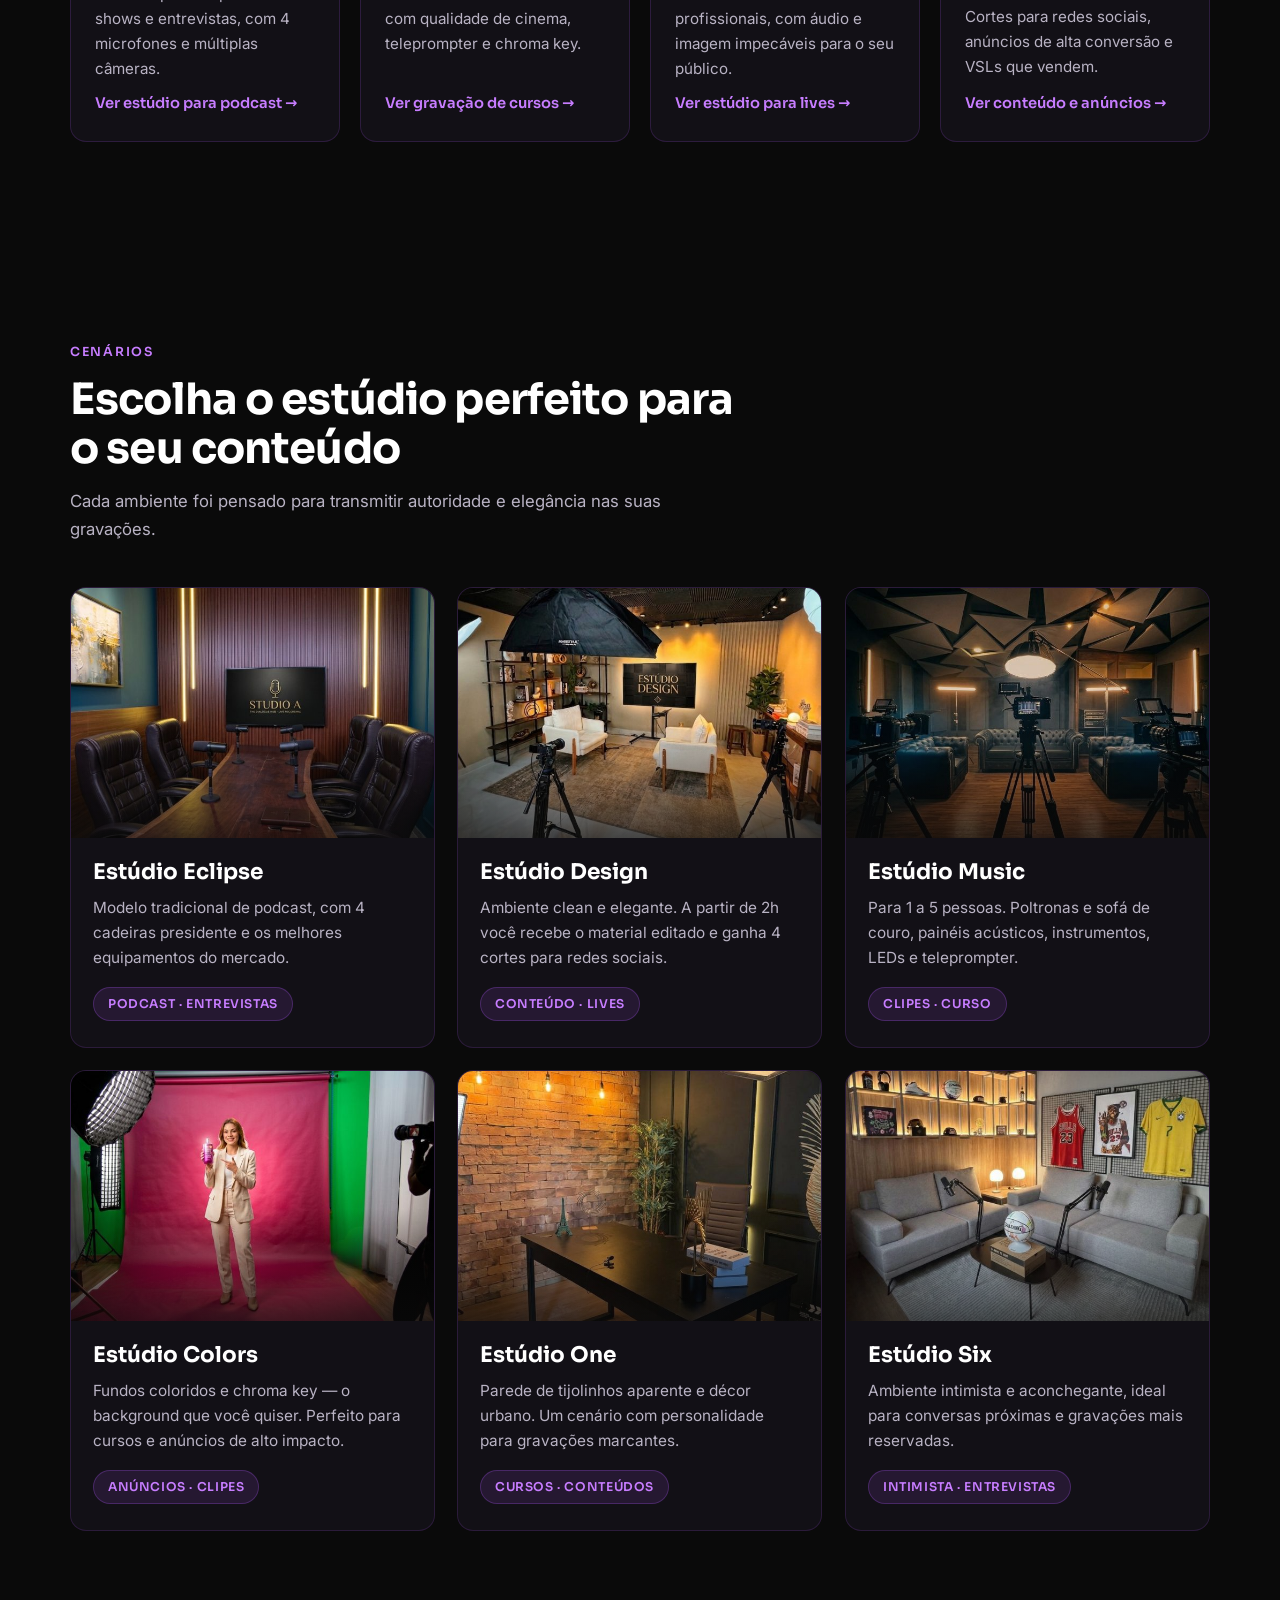
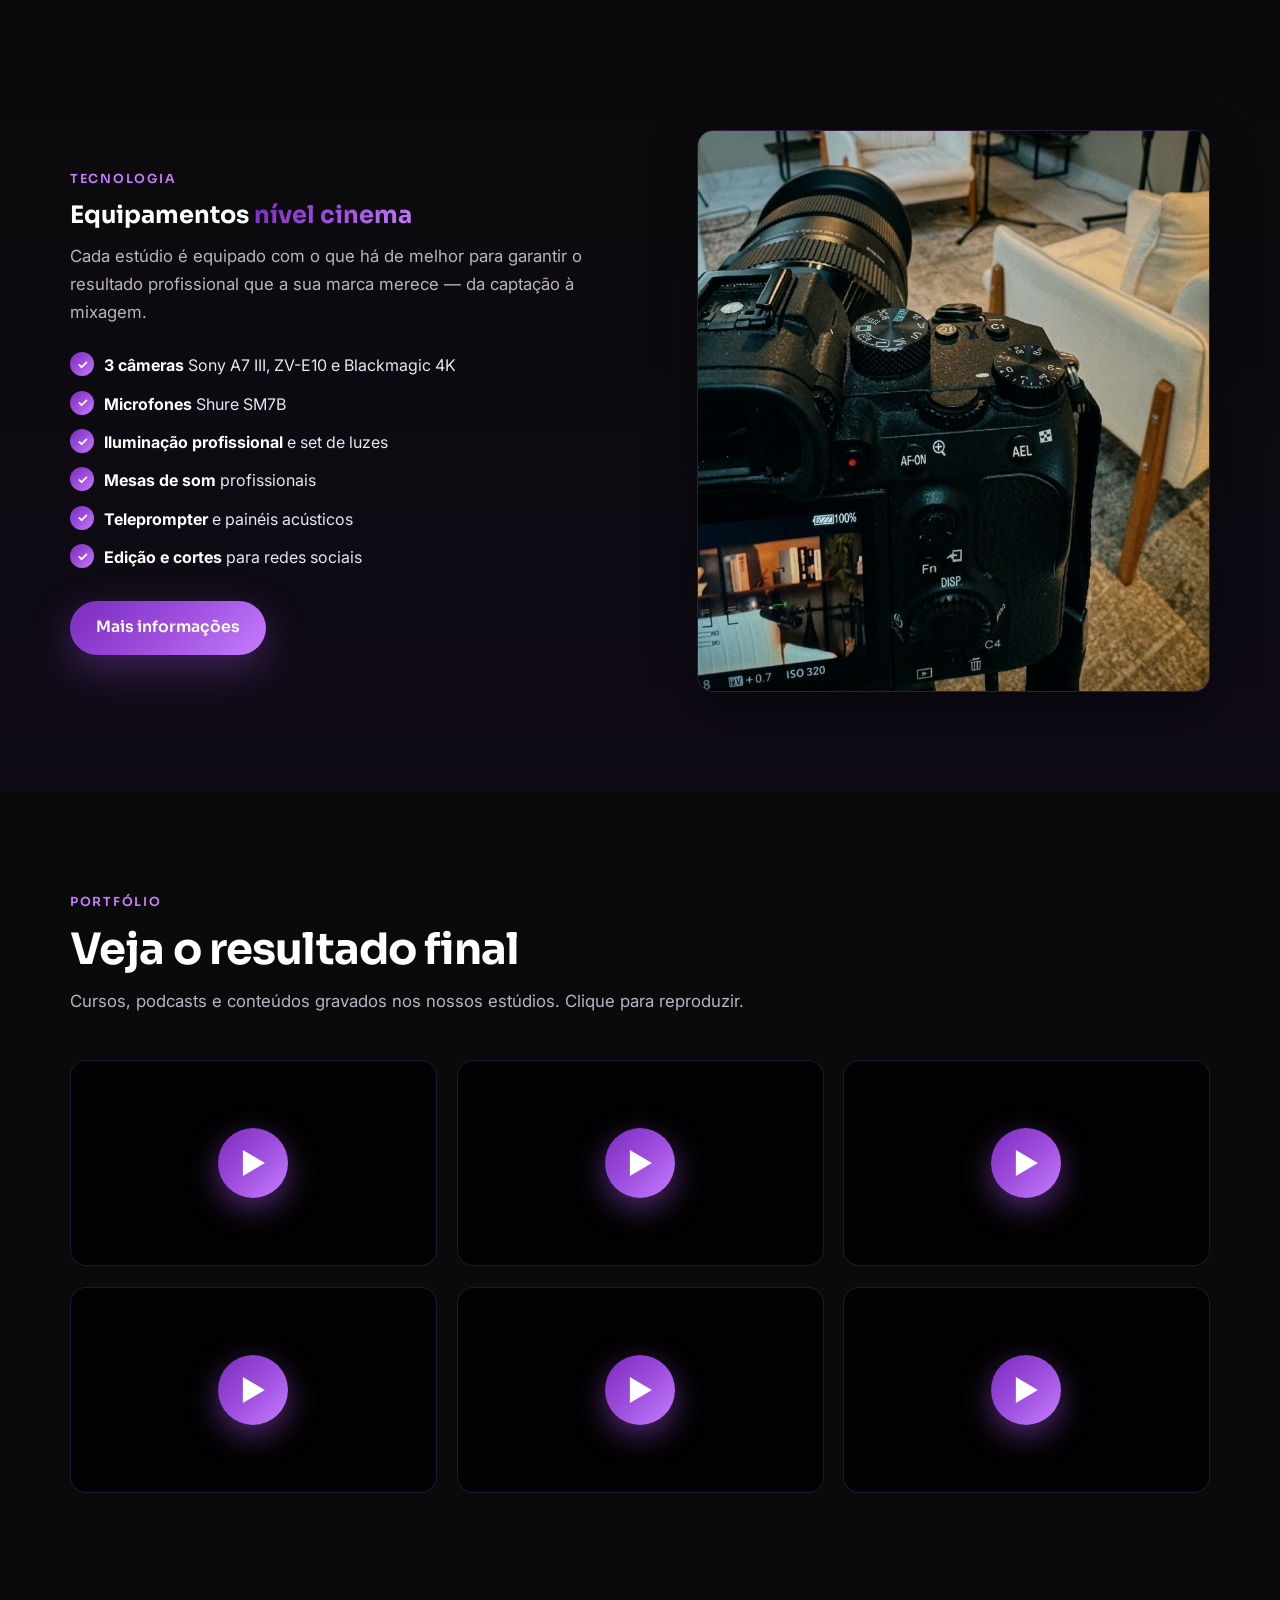
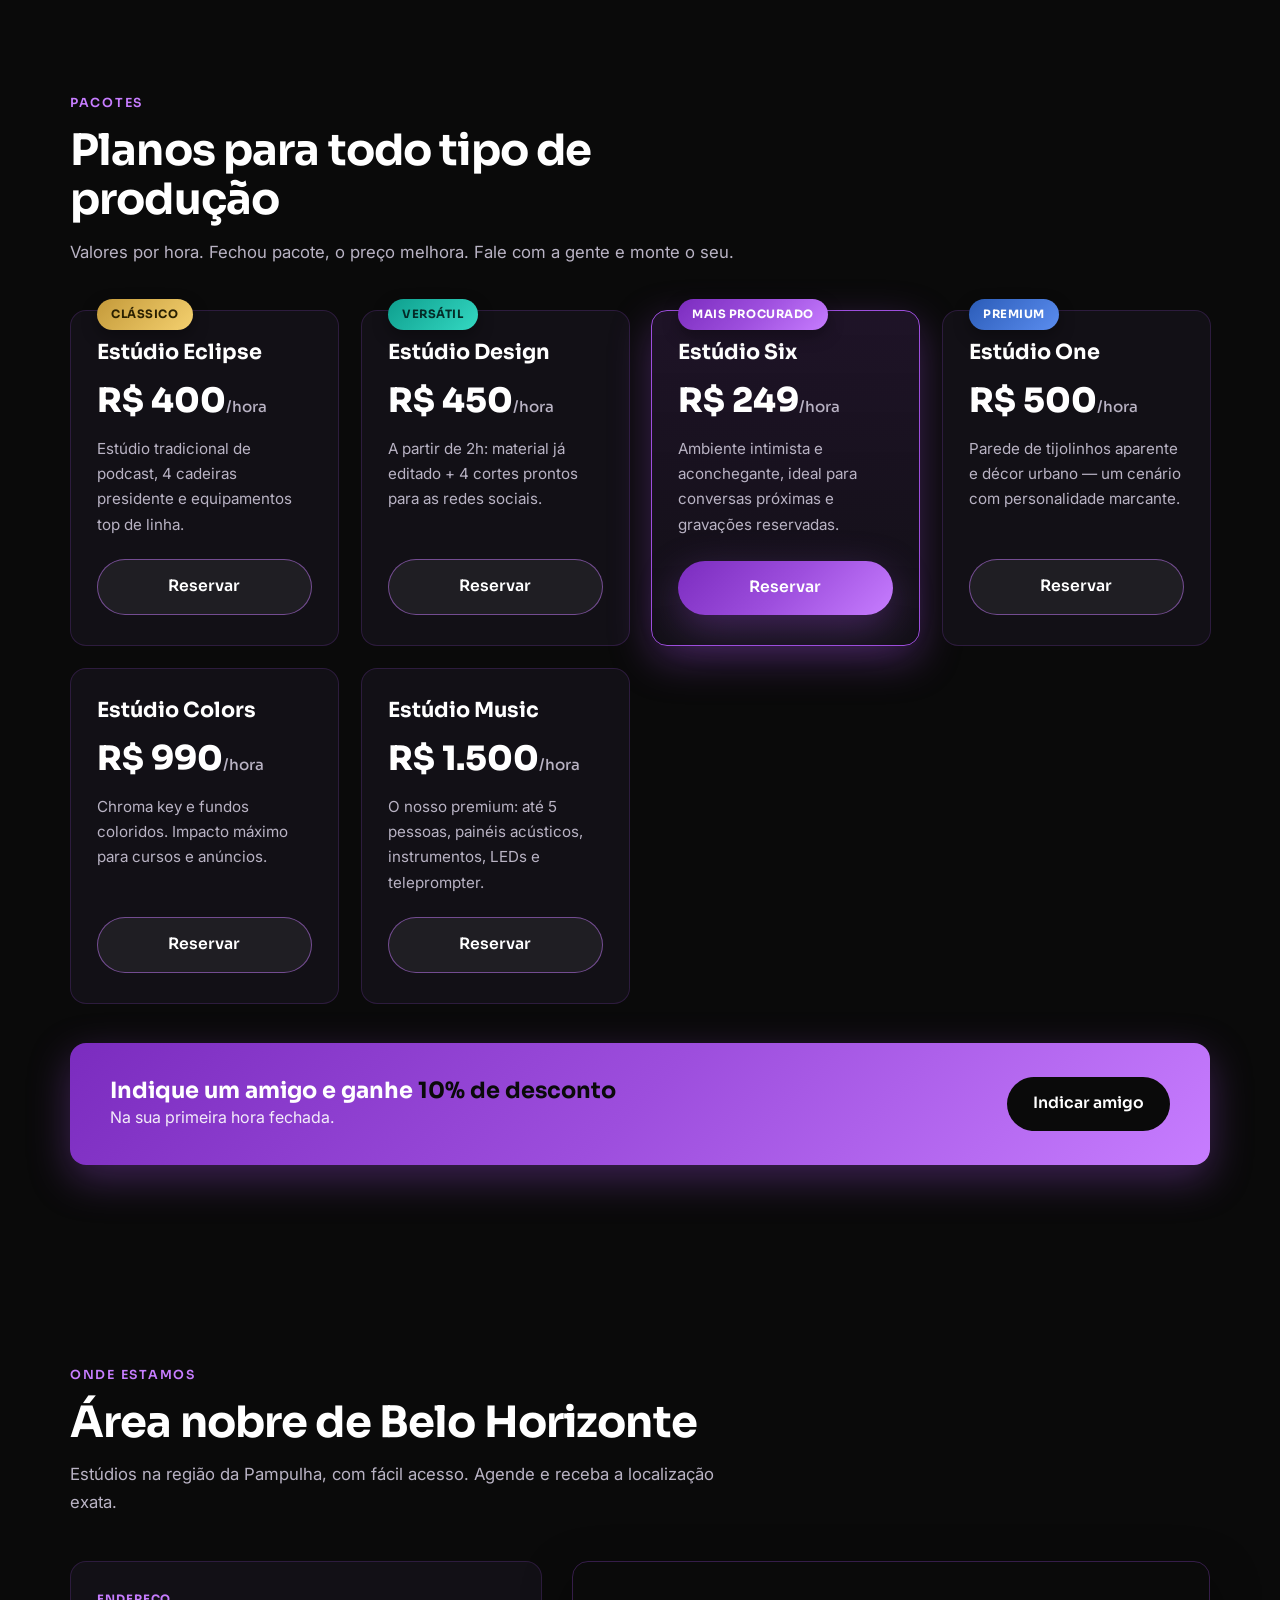
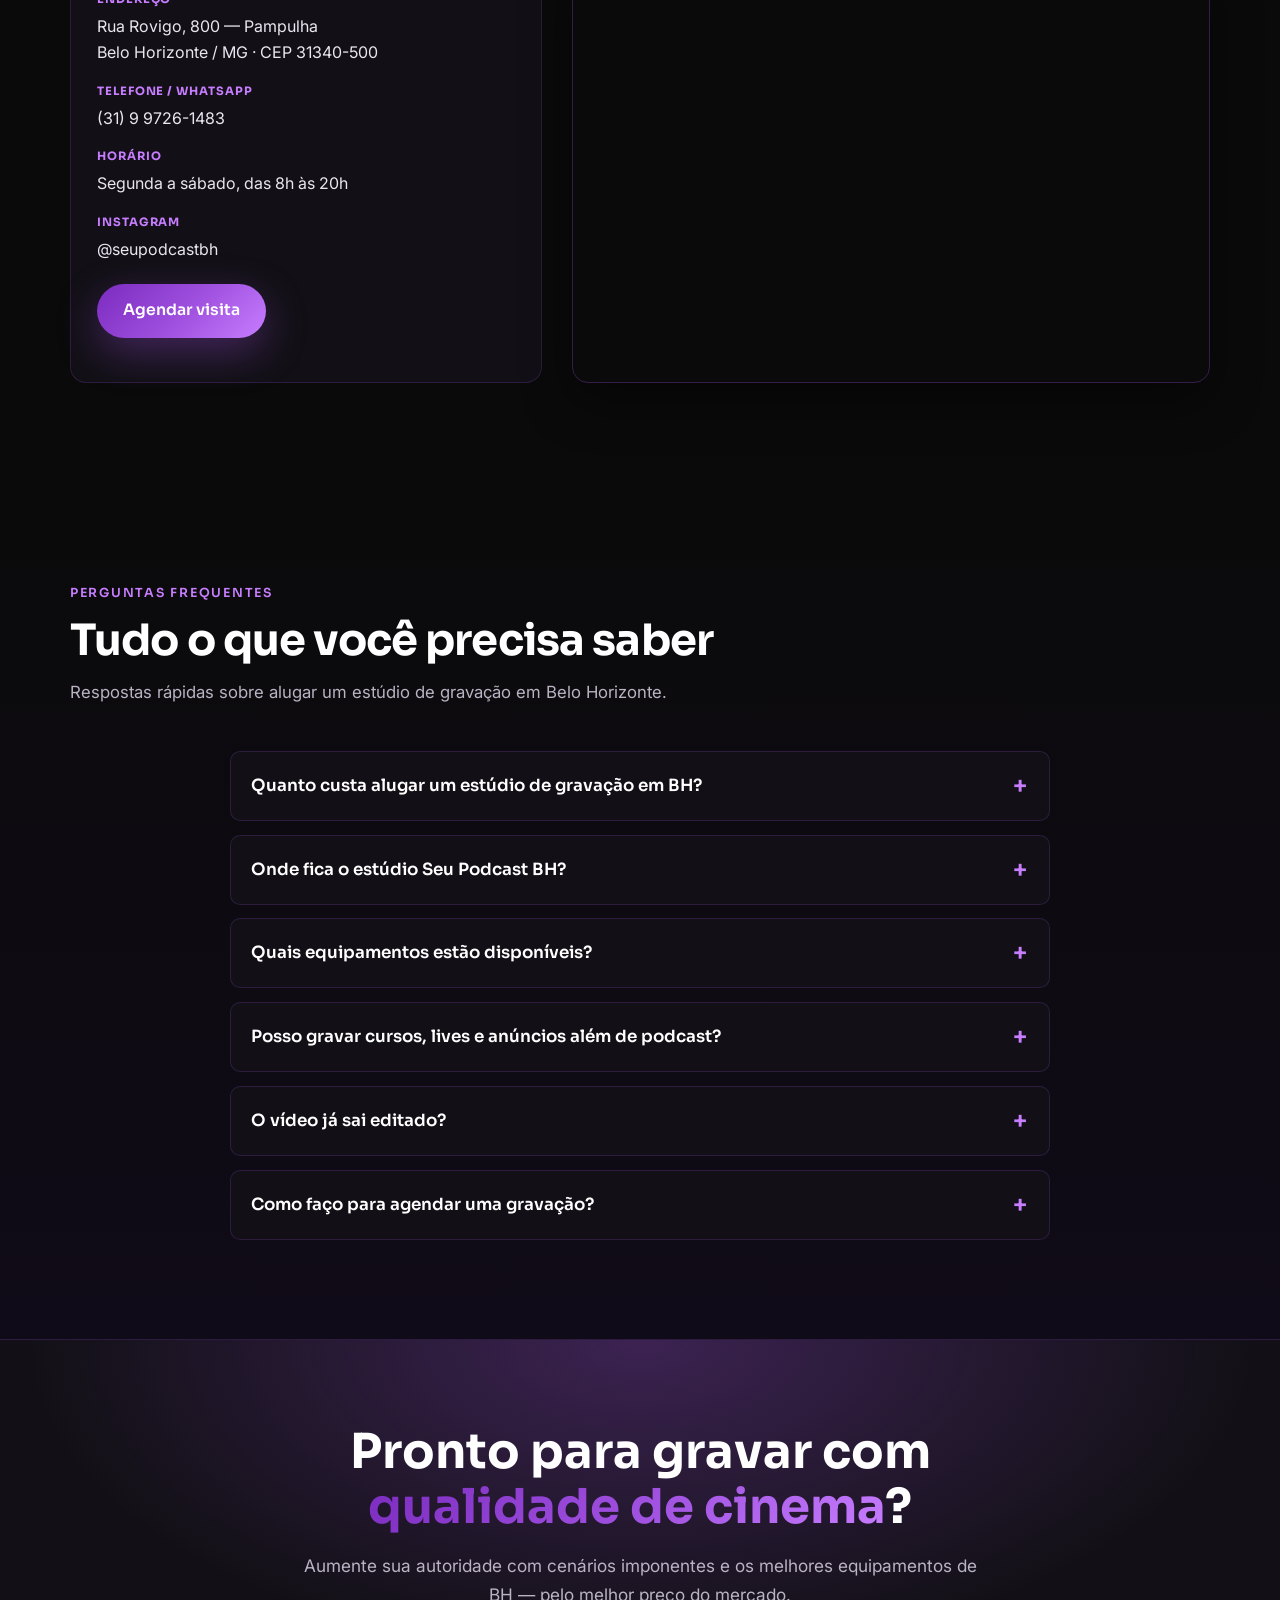
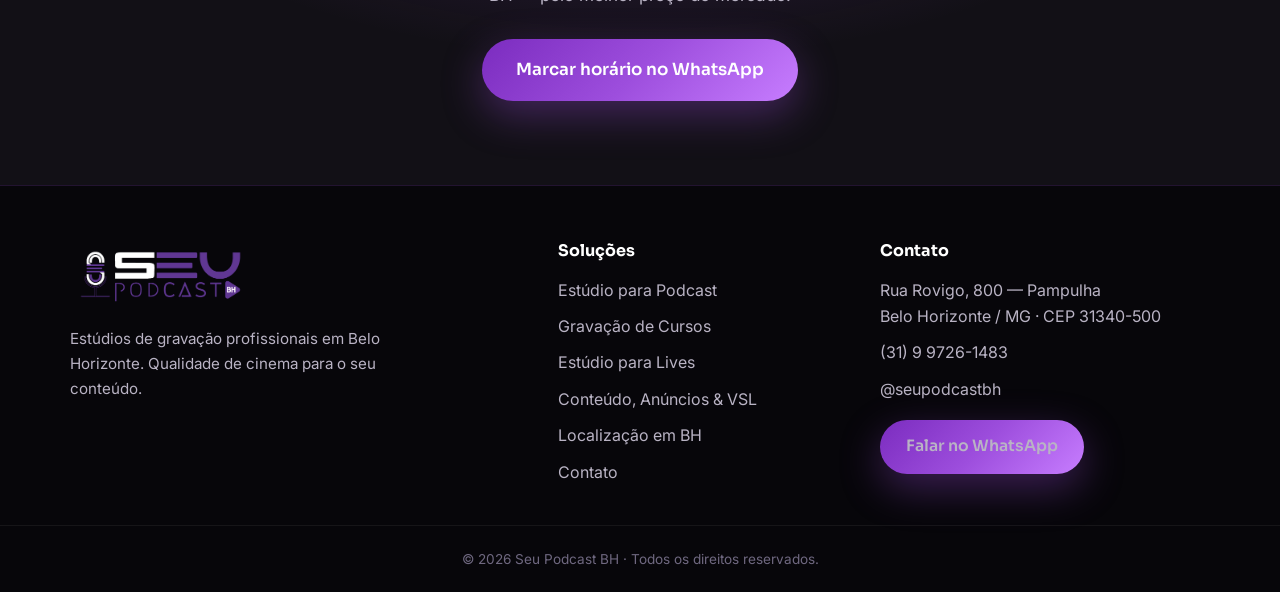
==== commit 6d3a9b34: "update GTM" ====
--- a/index.html
+++ b/index.html
@@ -1,6 +1,10 @@
 <!DOCTYPE html>
 <html lang="pt-BR">
 <head>
+  <!-- Google Tag Manager -->
+  <script>(function(w,d,s,l,i){w[l]=w[l]||[];w[l].push({'gtm.start':new Date().getTime(),event:'gtm.js'});var f=d.getElementsByTagName(s)[0],j=d.createElement(s),dl=l!='dataLayer'?'&l='+l:'';j.async=true;j.src='https://www.googletagmanager.com/gtm.js?id='+i+dl;f.parentNode.insertBefore(j,f);})(window,document,'script','dataLayer','GTM-W6CDV4F4');</script>
+  <!-- End Google Tag Manager -->
+
   <meta charset="UTF-8" />
   <meta name="viewport" content="width=device-width, initial-scale=1.0" />
   <meta name="theme-color" content="#0a0a0a" />
@@ -49,7 +53,8 @@
   <!-- Google Fonts: títulos cinematográficos + corpo legível -->
   <link rel="preconnect" href="https://fonts.googleapis.com" />
   <link rel="preconnect" href="https://fonts.gstatic.com" crossorigin />
-  <link href="https://fonts.googleapis.com/css2?family=Sora:wght@400;600;700;800&family=Inter:wght@400;500;600&display=swap" rel="stylesheet" />
+  <link href="https://fonts.googleapis.com/css2?family=Sora:wght@400;600;700;800&family=Inter:wght@400;500;600&display=swap" rel="stylesheet" media="print" onload="this.media='all'" />
+  <noscript><link href="https://fonts.googleapis.com/css2?family=Sora:wght@400;600;700;800&family=Inter:wght@400;500;600&display=swap" rel="stylesheet" /></noscript>
 
   <link rel="stylesheet" href="style.css" />
 
@@ -176,9 +181,14 @@
     ]
   }
   </script>
+  <link rel="preload" as="image" href="assets/estudio-eclipse.jpg" fetchpriority="high" />
 </head>
 
 <body>
+  <!-- Google Tag Manager (noscript) -->
+  <noscript><iframe src="https://www.googletagmanager.com/ns.html?id=GTM-W6CDV4F4" height="0" width="0" style="display:none;visibility:hidden"></iframe></noscript>
+  <!-- End Google Tag Manager (noscript) -->
+
   <!-- ===================== HEADER / NAVBAR ===================== -->
   <header class="navbar" id="navbar">
     <div class="container nav-inner">
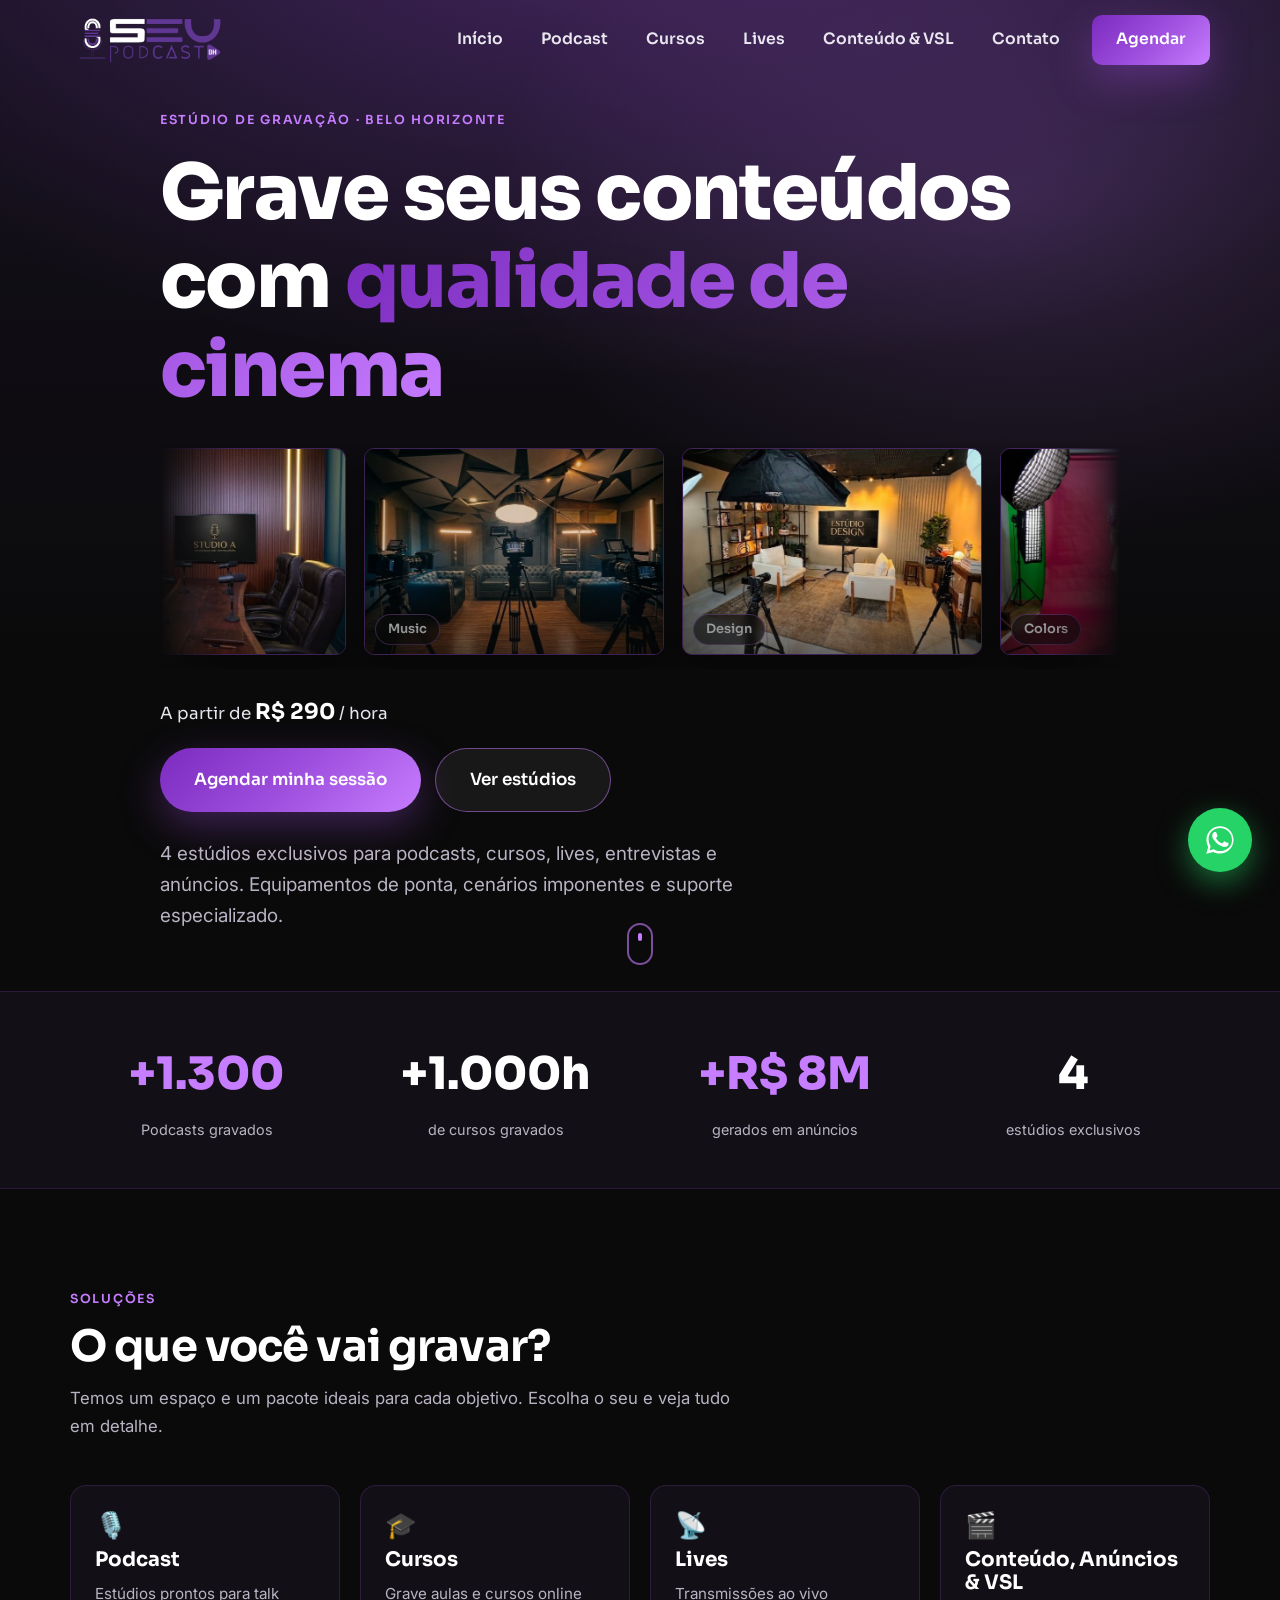
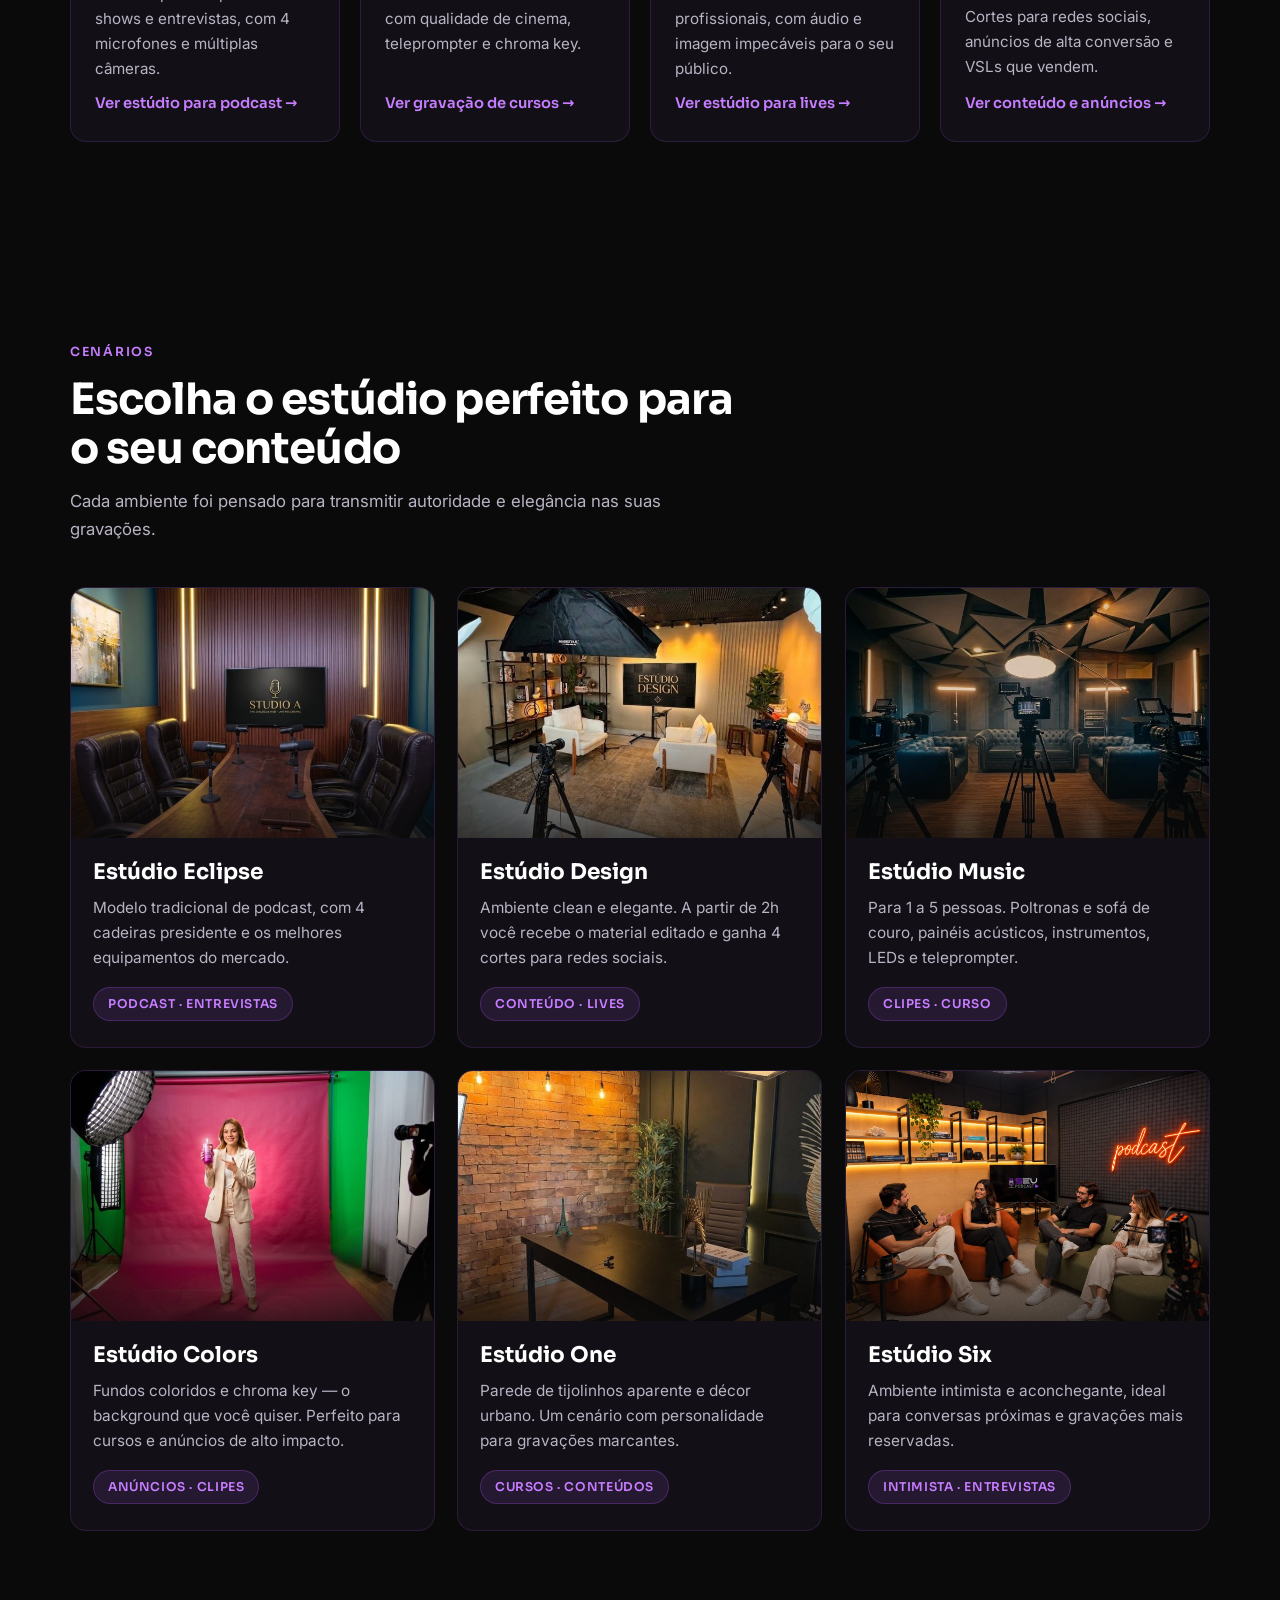
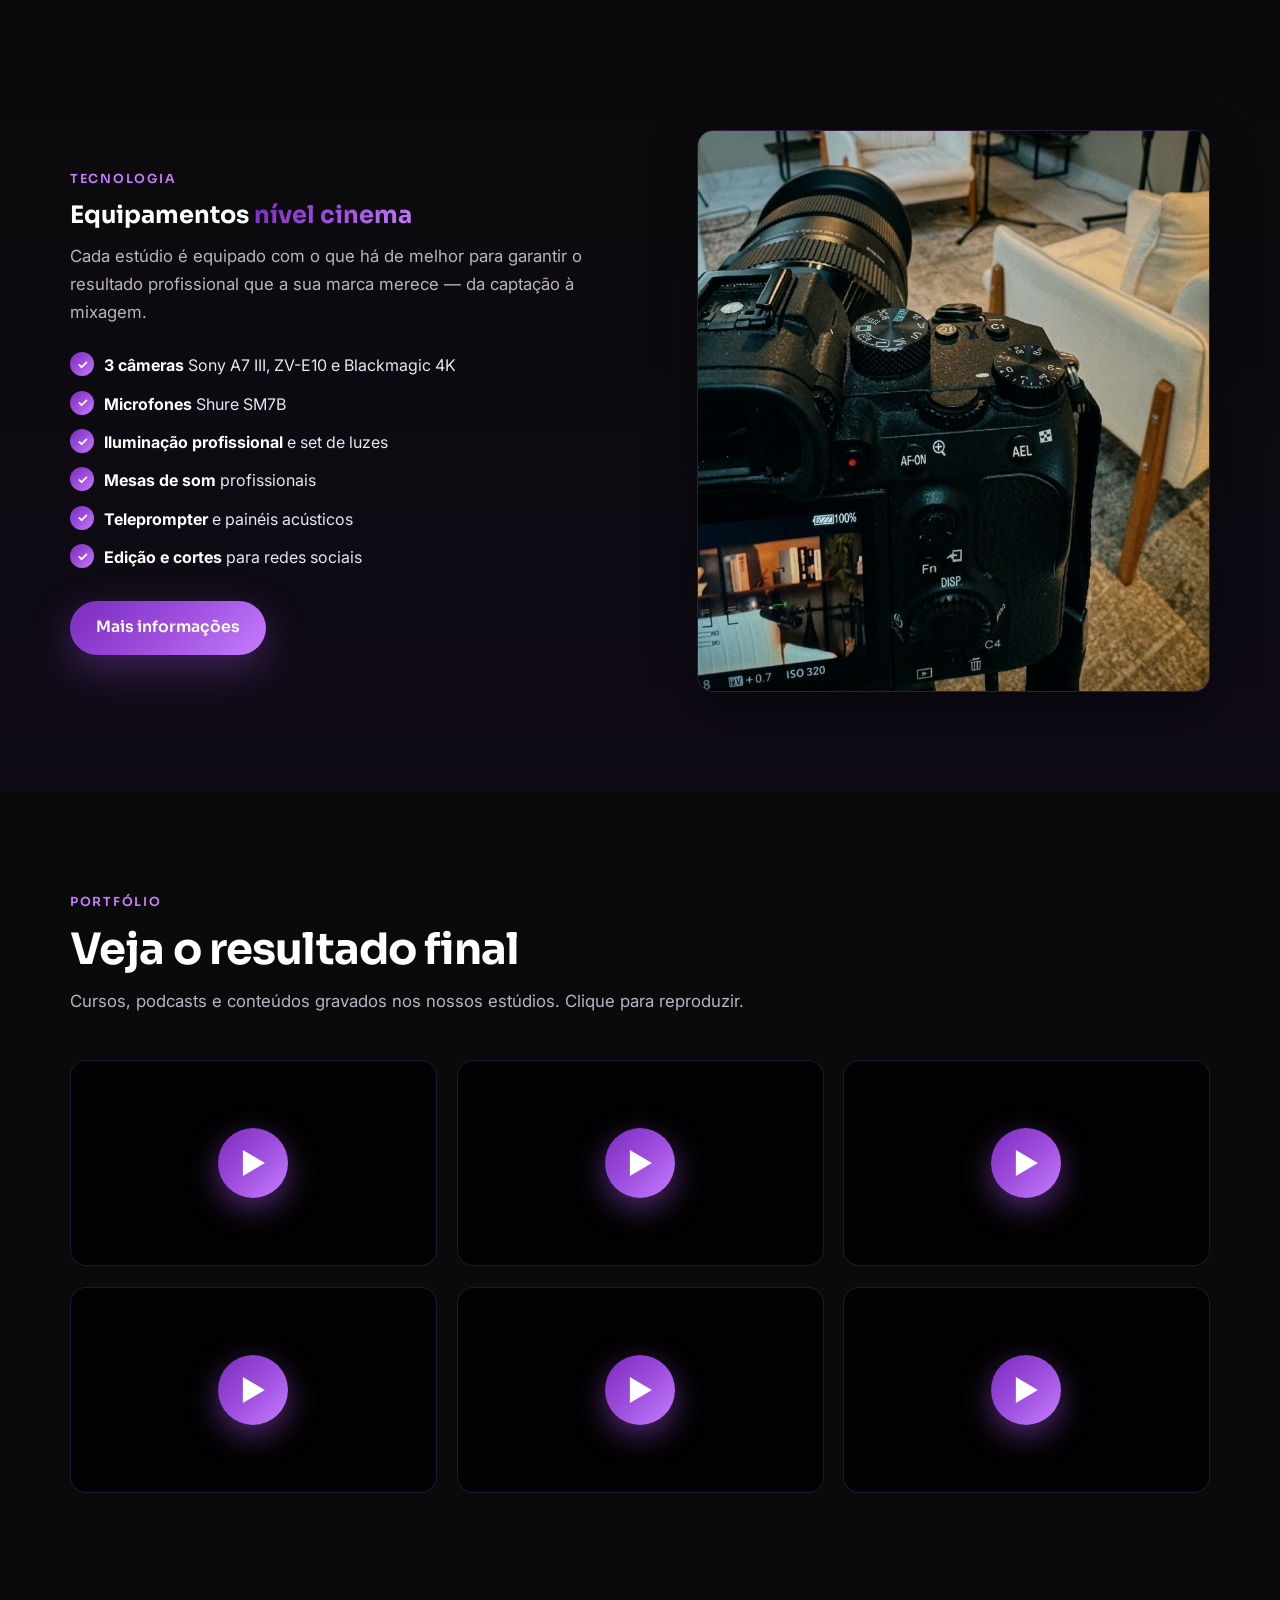
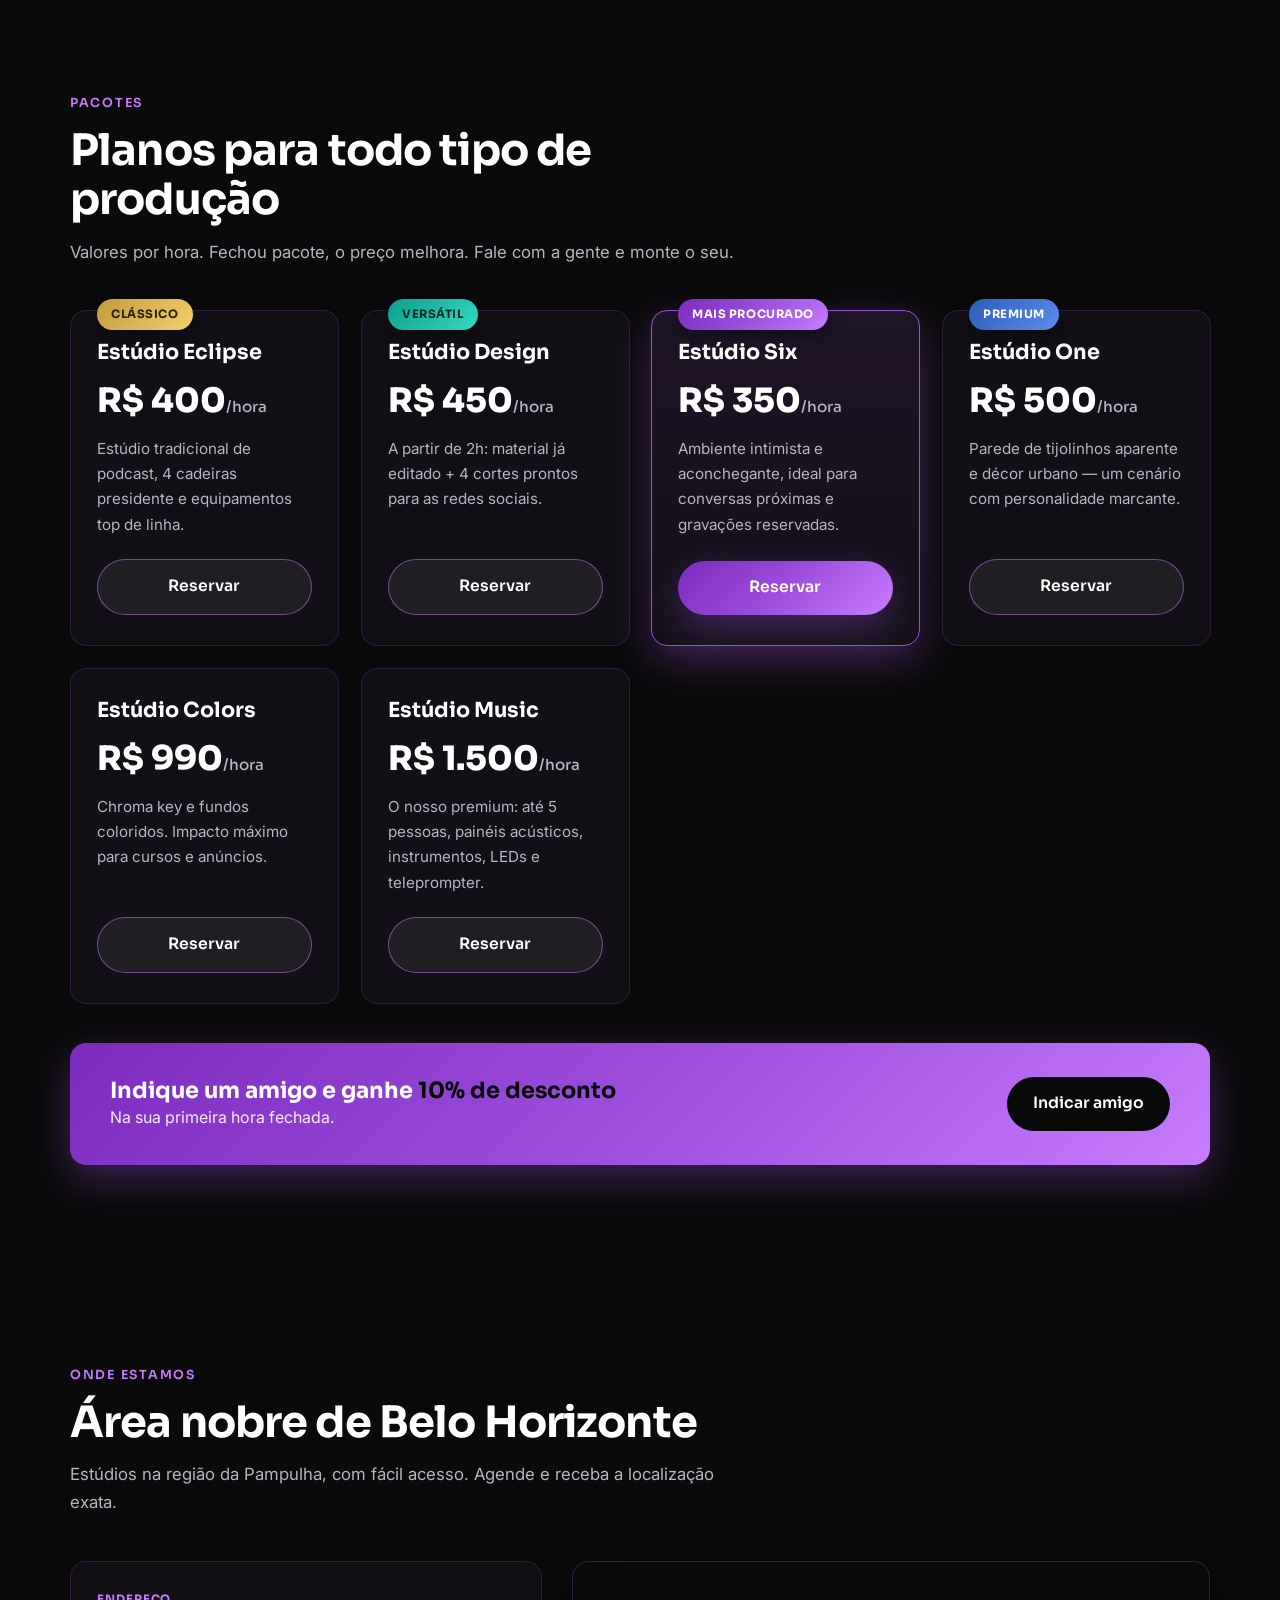
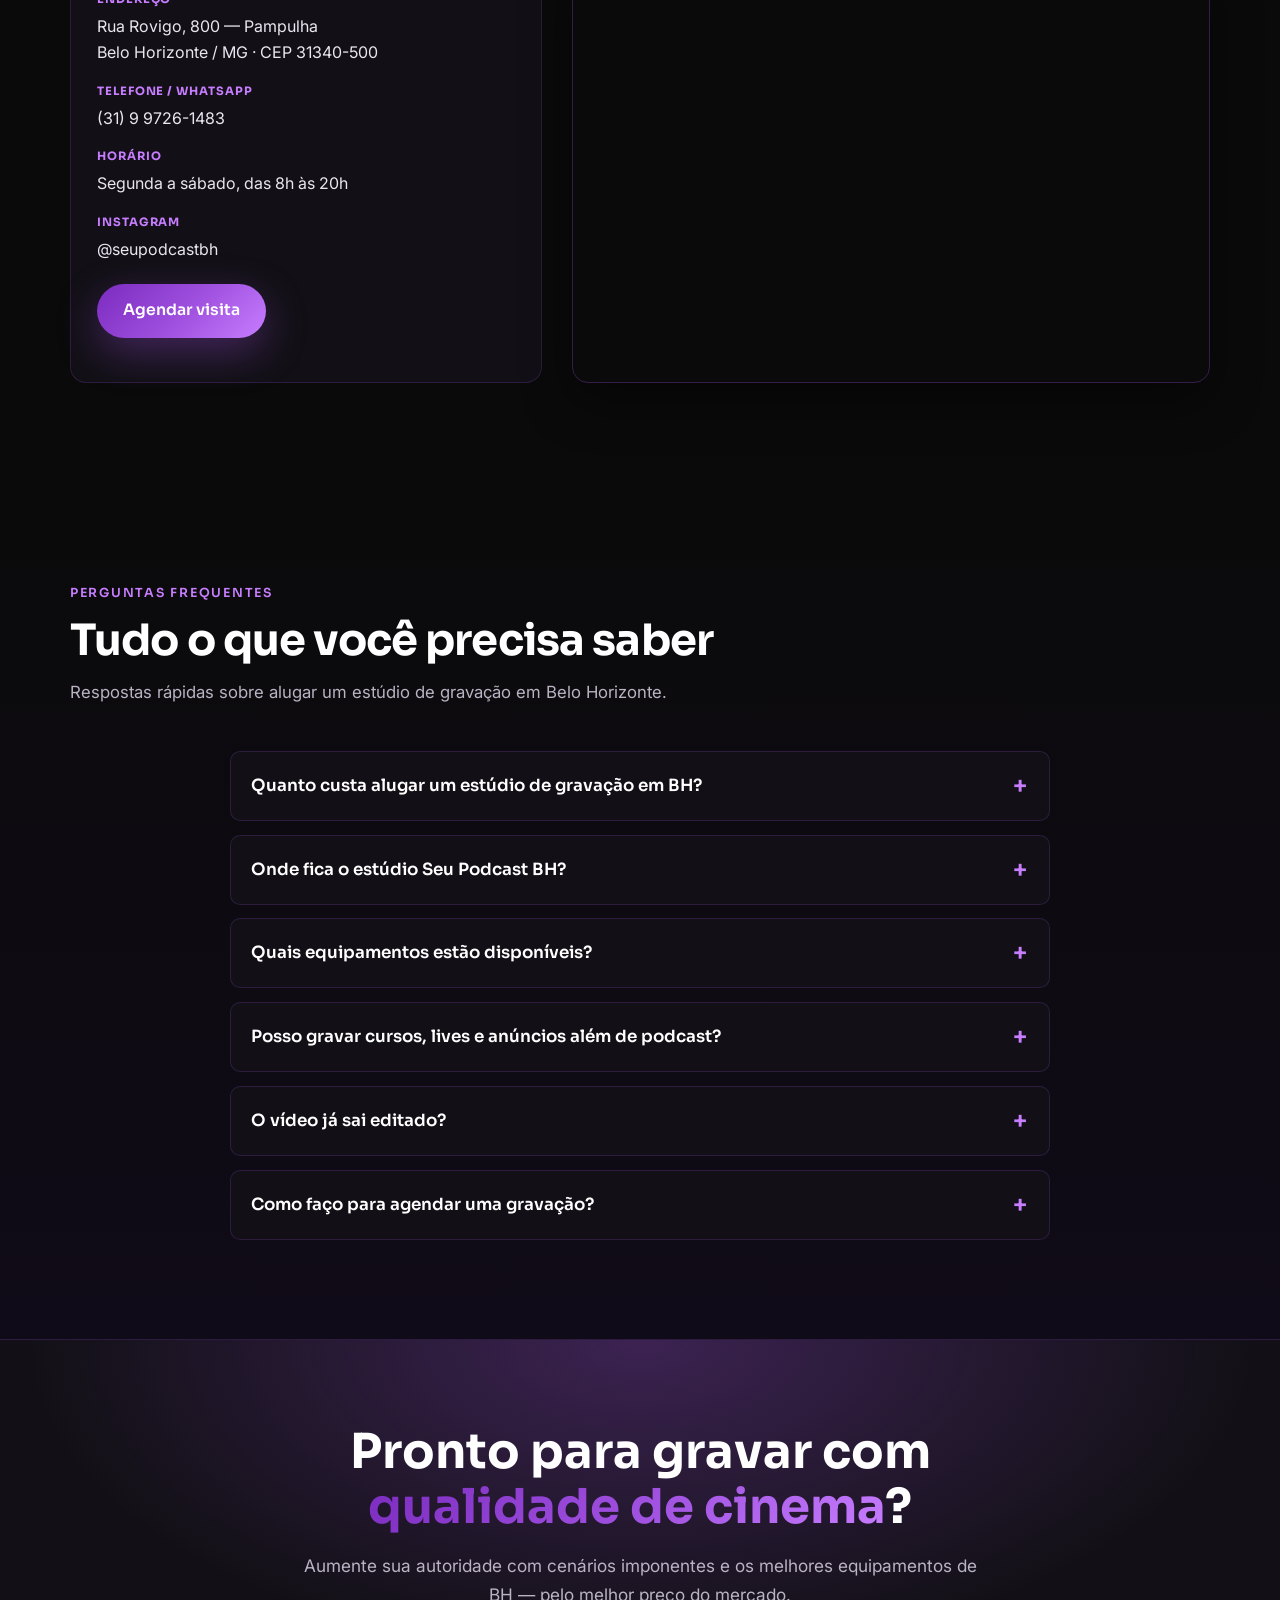
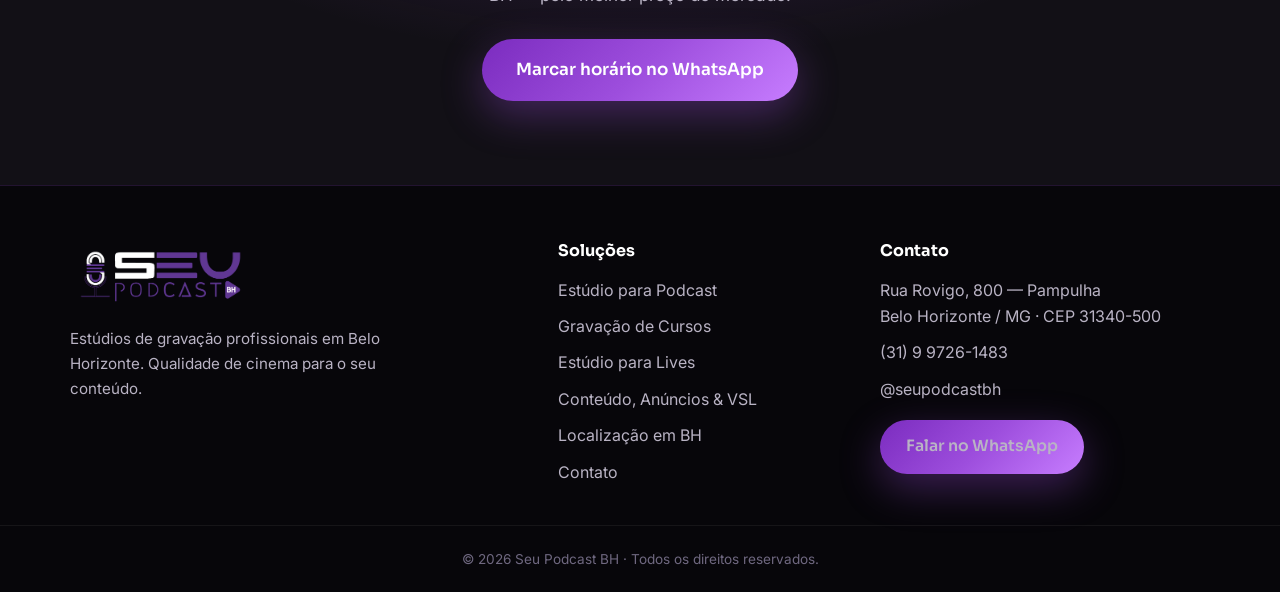
==== commit 1bb23995: "update estudio six" ====
--- a/index.html
+++ b/index.html
@@ -31,7 +31,7 @@
   <meta property="og:locale" content="pt_BR" />
   <meta property="og:site_name" content="Seu Podcast BH" />
   <meta property="og:title" content="Seu Podcast BH — Estúdio de Gravação com Qualidade de Cinema" />
-  <meta property="og:description" content="Estúdios profissionais em BH para podcasts, cursos, lives e anúncios. Equipamentos nível cinema e 4 cenários exclusivos. A partir de R$ 249/hora." />
+  <meta property="og:description" content="Estúdios profissionais em BH para podcasts, cursos, lives e anúncios. Equipamentos nível cinema e 4 cenários exclusivos. A partir de R$ 350/hora." />
   <meta property="og:url" content="https://www.seupodcastbh.com.br/" />
   <meta property="og:image" content="https://www.seupodcastbh.com.br/assets/estudio-music.jpg" />
   <meta property="og:image:width" content="1200" />
@@ -73,7 +73,7 @@
         "image": "https://www.seupodcastbh.com.br/assets/estudio-music.jpg",
         "logo": "https://www.seupodcastbh.com.br/assets/logo.png",
         "telephone": "+5531997261483",
-        "priceRange": "R$249–R$1500",
+        "priceRange": "R$350–R$1500",
         "currenciesAccepted": "BRL",
         "paymentAccepted": "Pix, Cartão de crédito, Dinheiro",
         "address": {
@@ -106,7 +106,7 @@
         "sameAs": ["https://www.instagram.com/seupodcastbh"],
         "knowsAbout": ["Gravação de podcast", "Gravação de cursos", "Lives", "Entrevistas", "Anúncios em vídeo", "Chroma key", "Edição de vídeo"],
         "makesOffer": [
-          { "@type": "Offer", "name": "Estúdio Six", "description": "Ambiente intimista para conversas próximas e entrevistas.", "priceCurrency": "BRL", "price": "249", "priceSpecification": { "@type": "UnitPriceSpecification", "price": "249", "priceCurrency": "BRL", "unitCode": "HUR", "unitText": "hora" } },
+          { "@type": "Offer", "name": "Estúdio Six", "description": "Ambiente intimista para conversas próximas e entrevistas.", "priceCurrency": "BRL", "price": "350", "priceSpecification": { "@type": "UnitPriceSpecification", "price": "350", "priceCurrency": "BRL", "unitCode": "HUR", "unitText": "hora" } },
           { "@type": "Offer", "name": "Estúdio Eclipse", "description": "Estúdio tradicional de podcast com 4 cadeiras presidente.", "priceCurrency": "BRL", "price": "400", "priceSpecification": { "@type": "UnitPriceSpecification", "price": "400", "priceCurrency": "BRL", "unitCode": "HUR", "unitText": "hora" } },
           { "@type": "Offer", "name": "Estúdio Design", "description": "Ambiente clean; a partir de 2h inclui edição e 4 cortes para redes sociais.", "priceCurrency": "BRL", "price": "450", "priceSpecification": { "@type": "UnitPriceSpecification", "price": "450", "priceCurrency": "BRL", "unitCode": "HUR", "unitText": "hora" } },
           { "@type": "Offer", "name": "Estúdio One", "description": "Cenário urbano com parede de tijolinhos para cursos e conteúdos.", "priceCurrency": "BRL", "price": "500", "priceSpecification": { "@type": "UnitPriceSpecification", "price": "500", "priceCurrency": "BRL", "unitCode": "HUR", "unitText": "hora" } },
@@ -149,7 +149,7 @@
           {
             "@type": "Question",
             "name": "Quanto custa alugar um estúdio de gravação em BH no Seu Podcast BH?",
-            "acceptedAnswer": { "@type": "Answer", "text": "Os valores começam em R$ 249 por hora no Estúdio Six e vão até R$ 1.500 por hora no Estúdio Music. Eclipse fica em R$ 400/h, Design em R$ 450/h, One em R$ 500/h e Colors em R$ 990/h. Fechando pacotes de mais horas, o valor por hora reduz." }
+            "acceptedAnswer": { "@type": "Answer", "text": "Os valores começam em R$ 350 por hora no Estúdio Six e vão até R$ 1.500 por hora no Estúdio Music. Eclipse fica em R$ 400/h, Design em R$ 450/h, One em R$ 500/h e Colors em R$ 990/h. Fechando pacotes de mais horas, o valor por hora reduz." }
           },
           {
             "@type": "Question",
@@ -458,7 +458,7 @@
           <article class="price-card featured reveal">
             <span class="price-badge">Mais procurado</span>
             <h3>Estúdio Six</h3>
-            <p class="price">R$ 249<span>/hora</span></p>
+            <p class="price">R$ 350<span>/hora</span></p>
             <p class="price-desc">Ambiente intimista e aconchegante, ideal para conversas próximas e gravações reservadas.</p>
             <a class="btn btn-primary" href="https://seupodcast-saas-production.up.railway.app/l?s=seupodcastbh.com.br" target="_blank" rel="noopener">Reservar</a>
           </article>
@@ -536,7 +536,7 @@
         <div class="faq-list">
           <details class="faq-item reveal">
             <summary>Quanto custa alugar um estúdio de gravação em BH?</summary>
-            <p>Os valores começam em <strong>R$ 249/hora</strong> no Estúdio Six e vão até R$ 1.500/hora no Estúdio Music. Eclipse fica em R$ 400/h, Design em R$ 450/h, One em R$ 500/h e Colors em R$ 990/h. Fechando pacotes com mais horas, o valor por hora reduz.</p>
+            <p>Os valores começam em <strong>R$ 350/hora</strong> no Estúdio Six e vão até R$ 1.500/hora no Estúdio Music. Eclipse fica em R$ 400/h, Design em R$ 450/h, One em R$ 500/h e Colors em R$ 990/h. Fechando pacotes com mais horas, o valor por hora reduz.</p>
           </details>
           <details class="faq-item reveal">
             <summary>Onde fica o estúdio Seu Podcast BH?</summary>
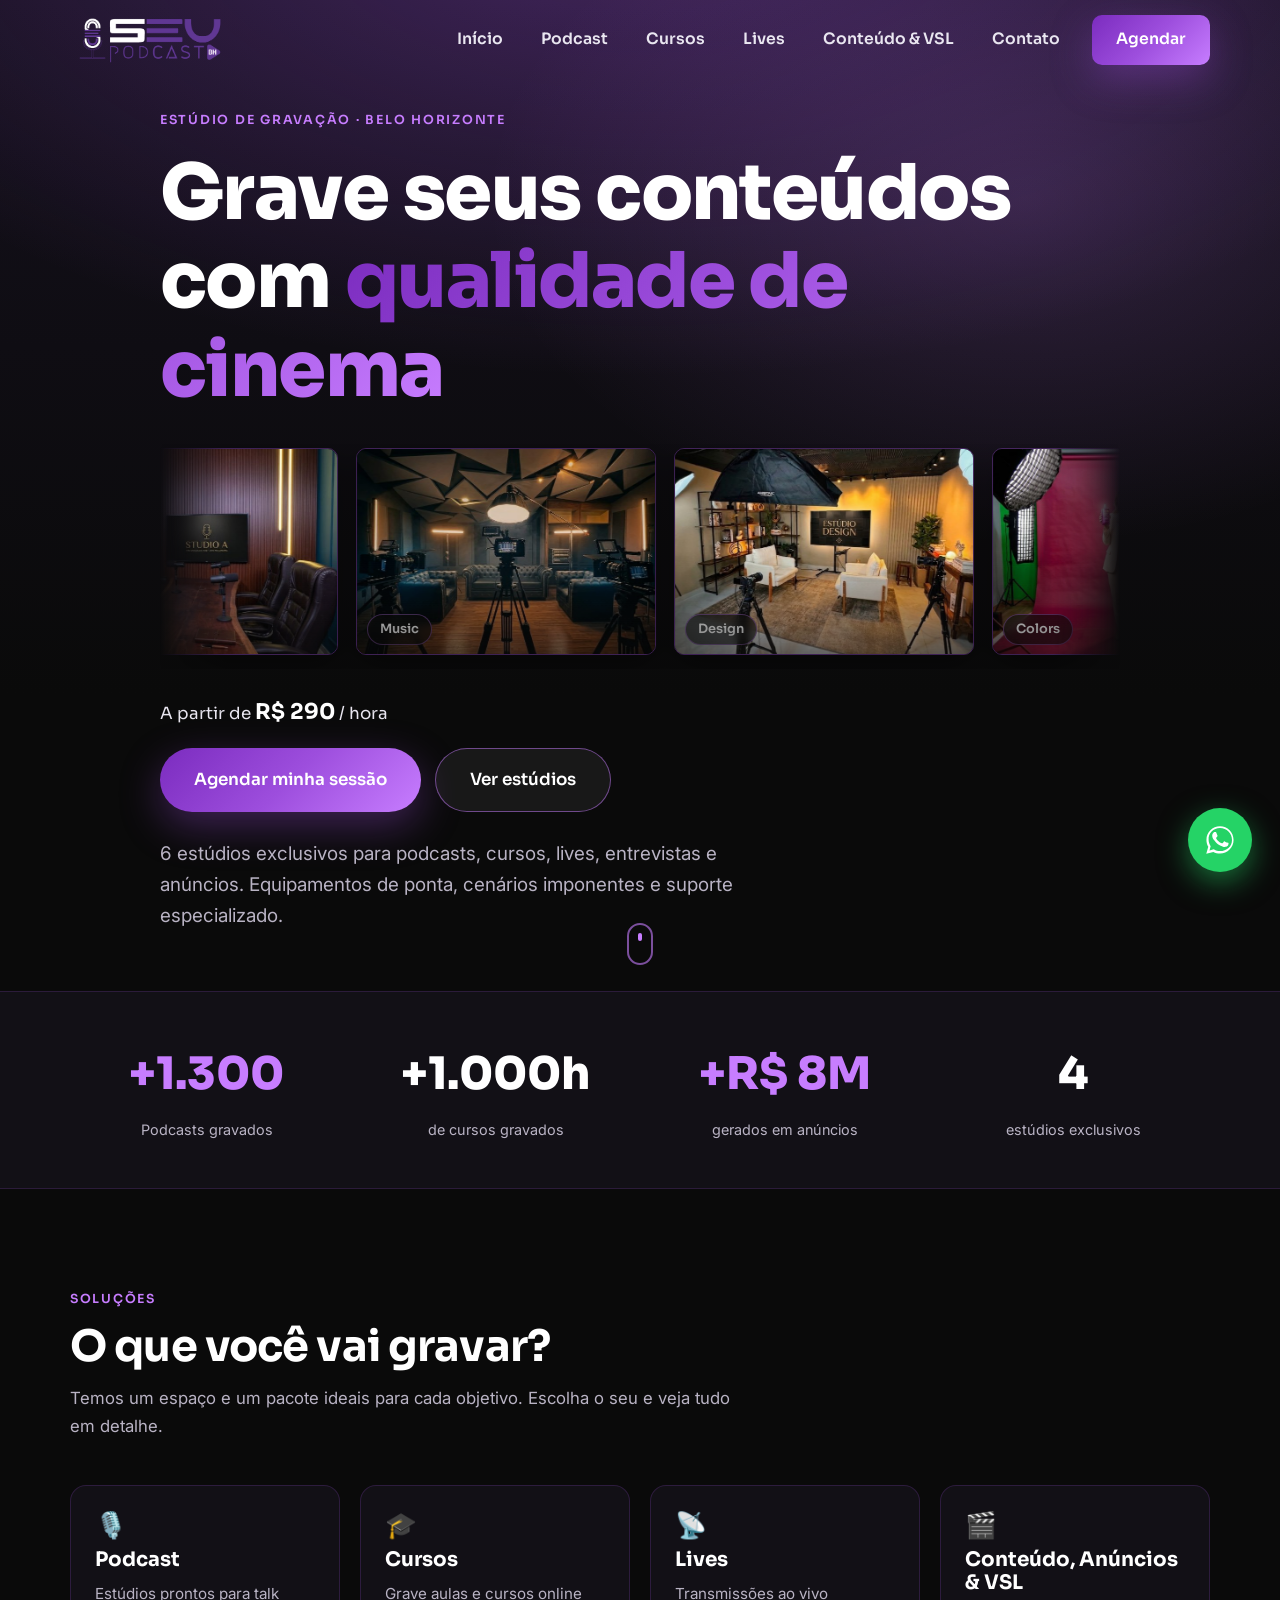
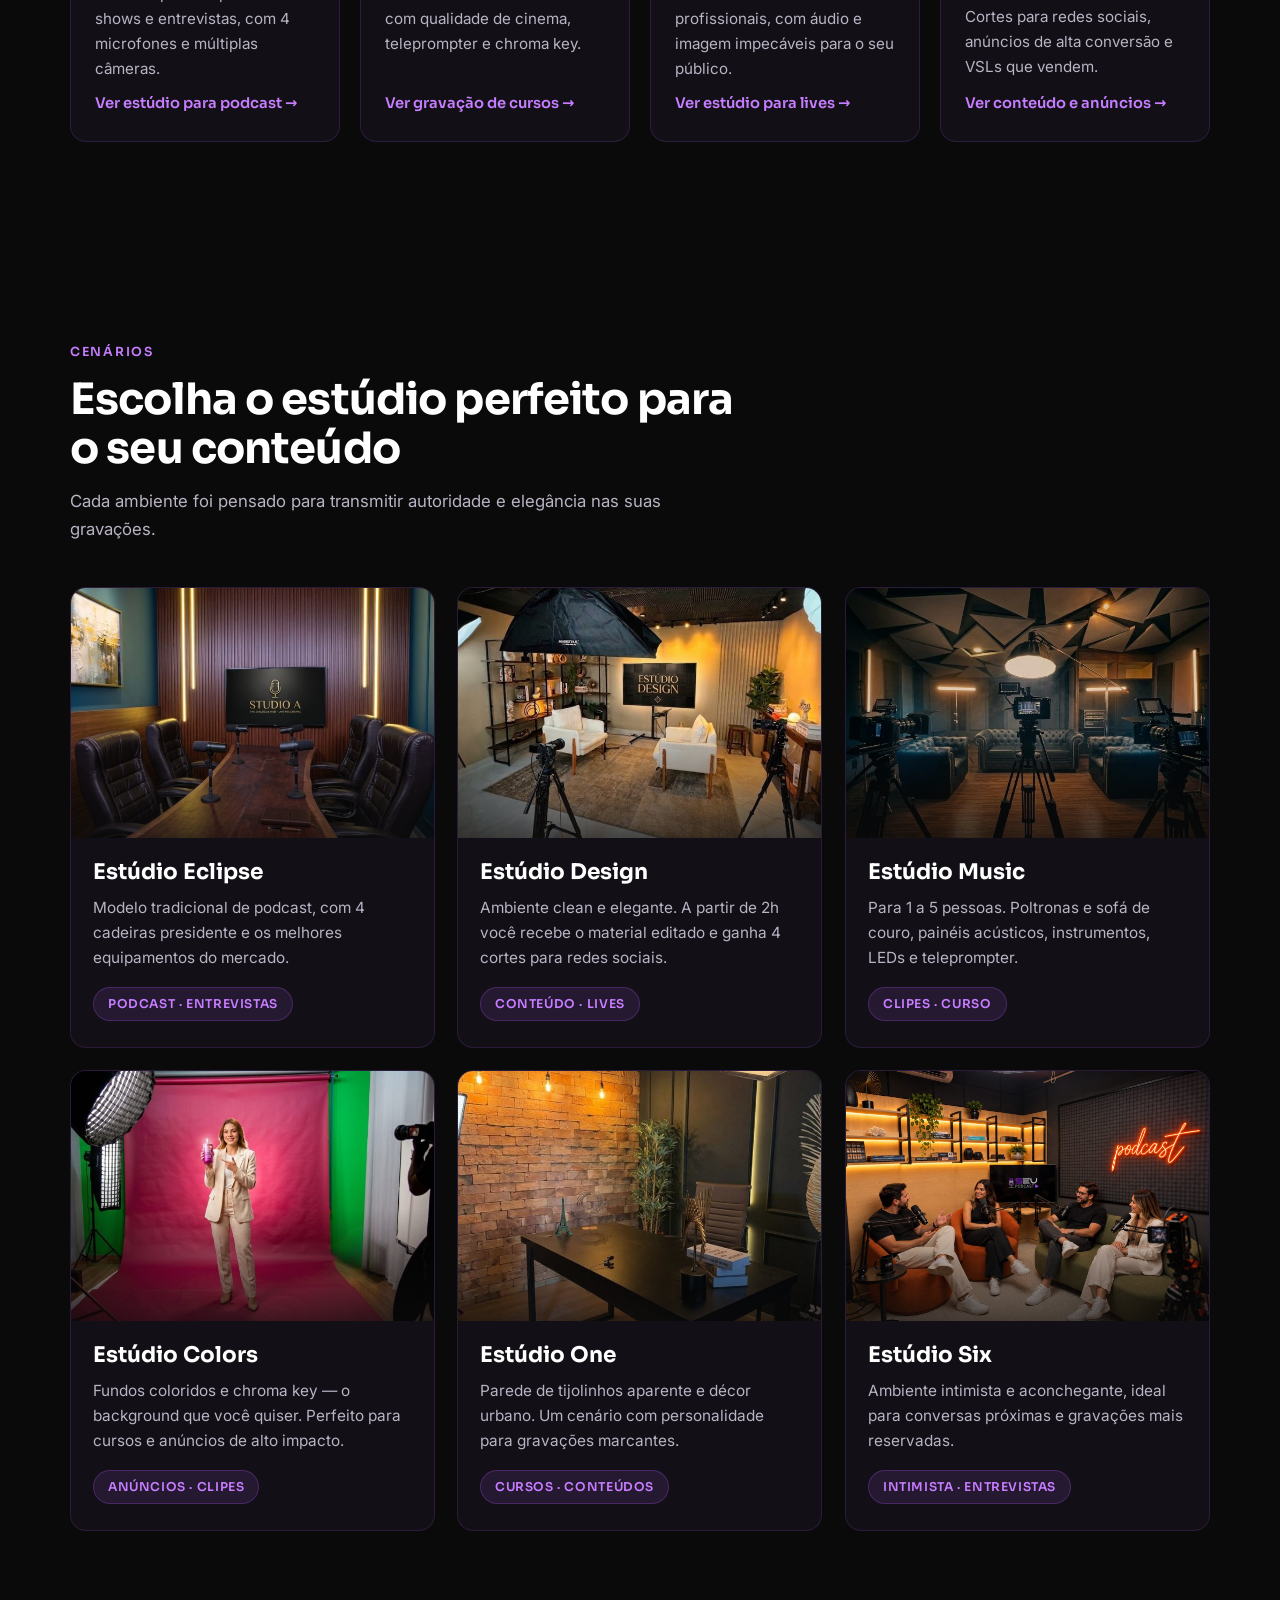
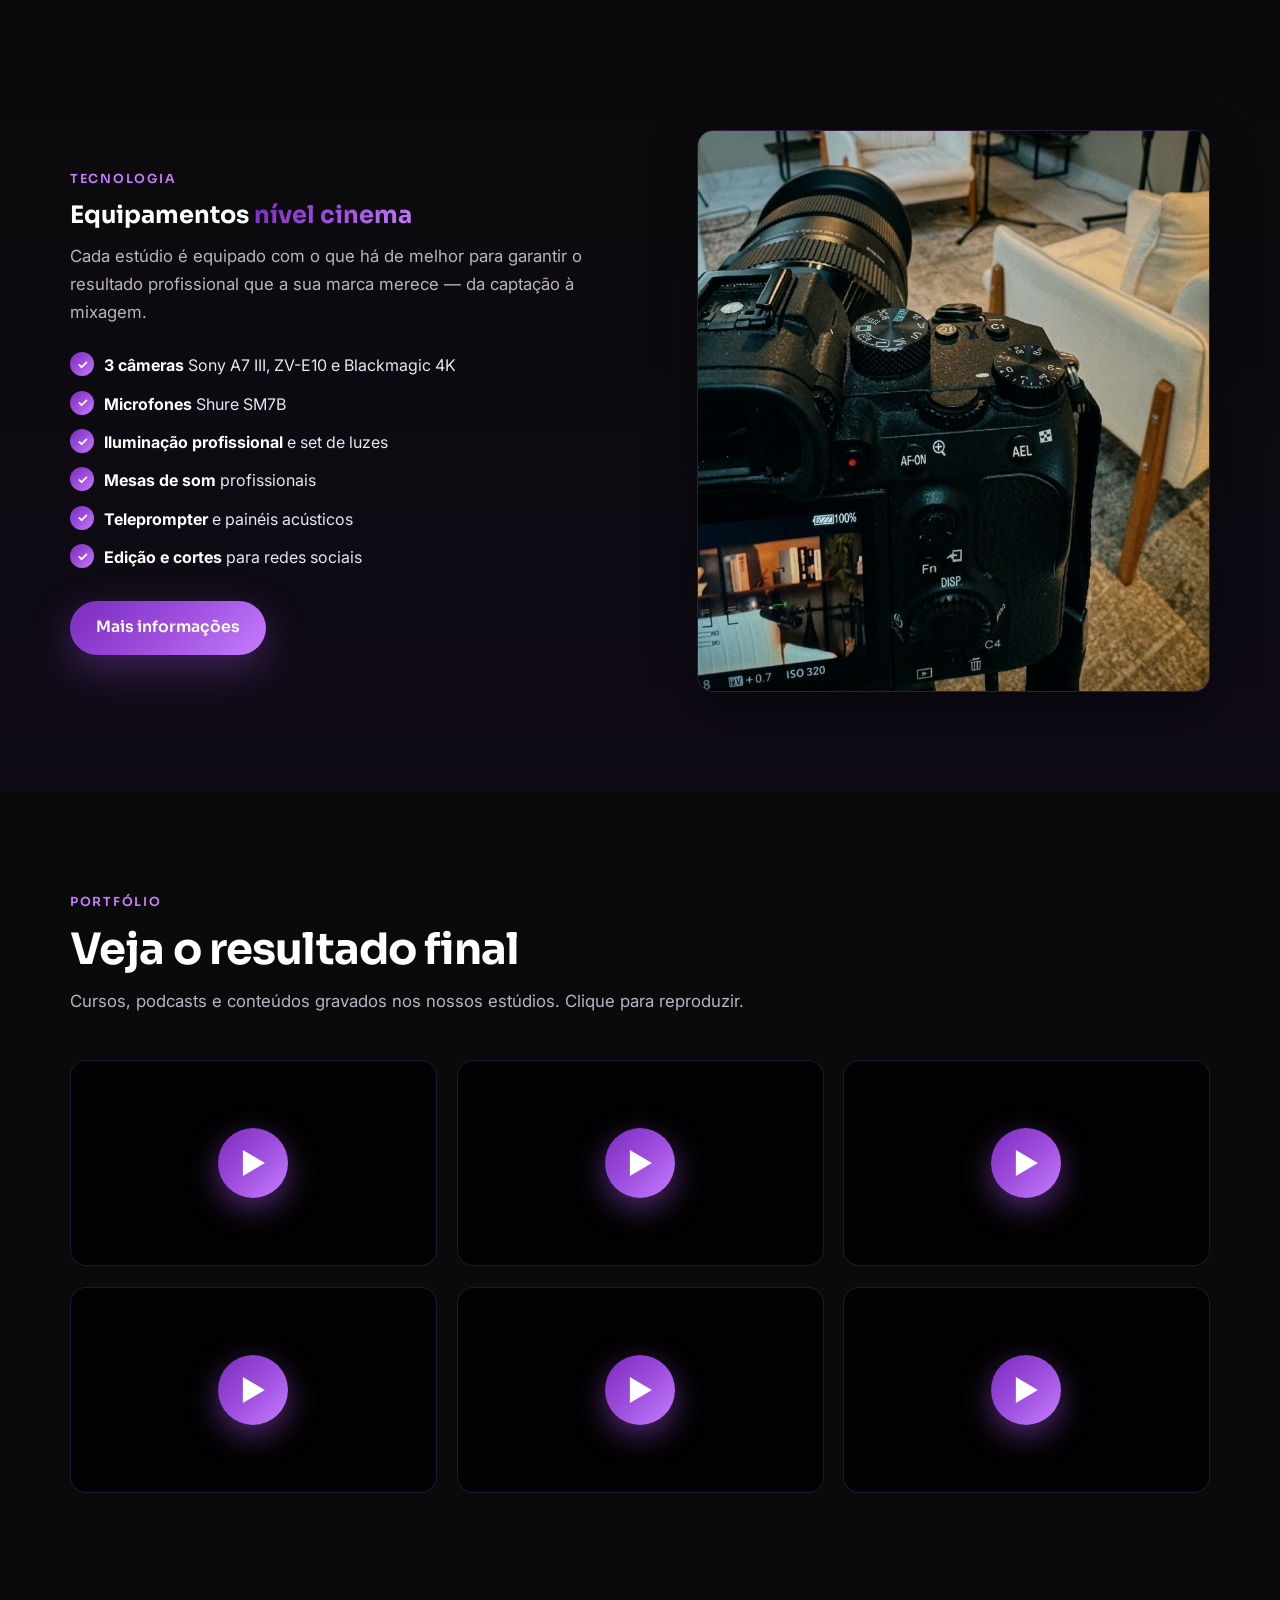
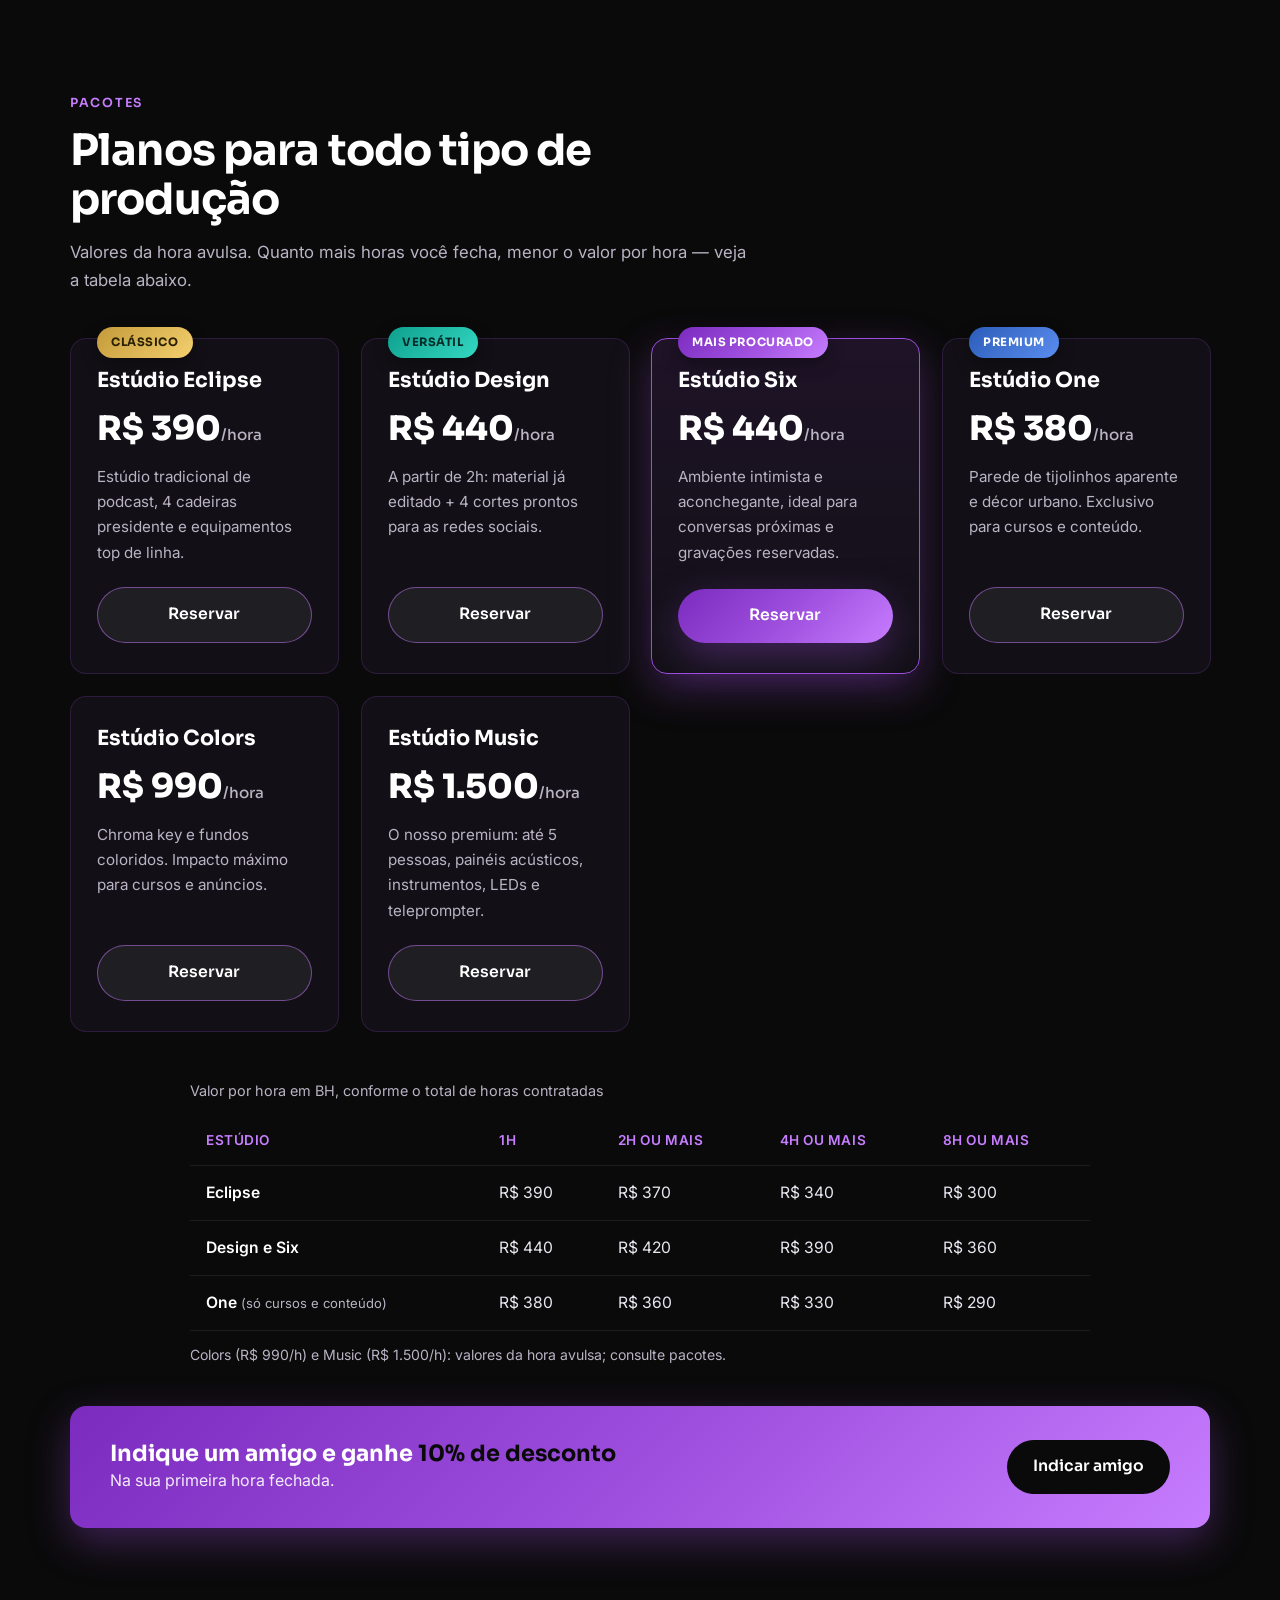
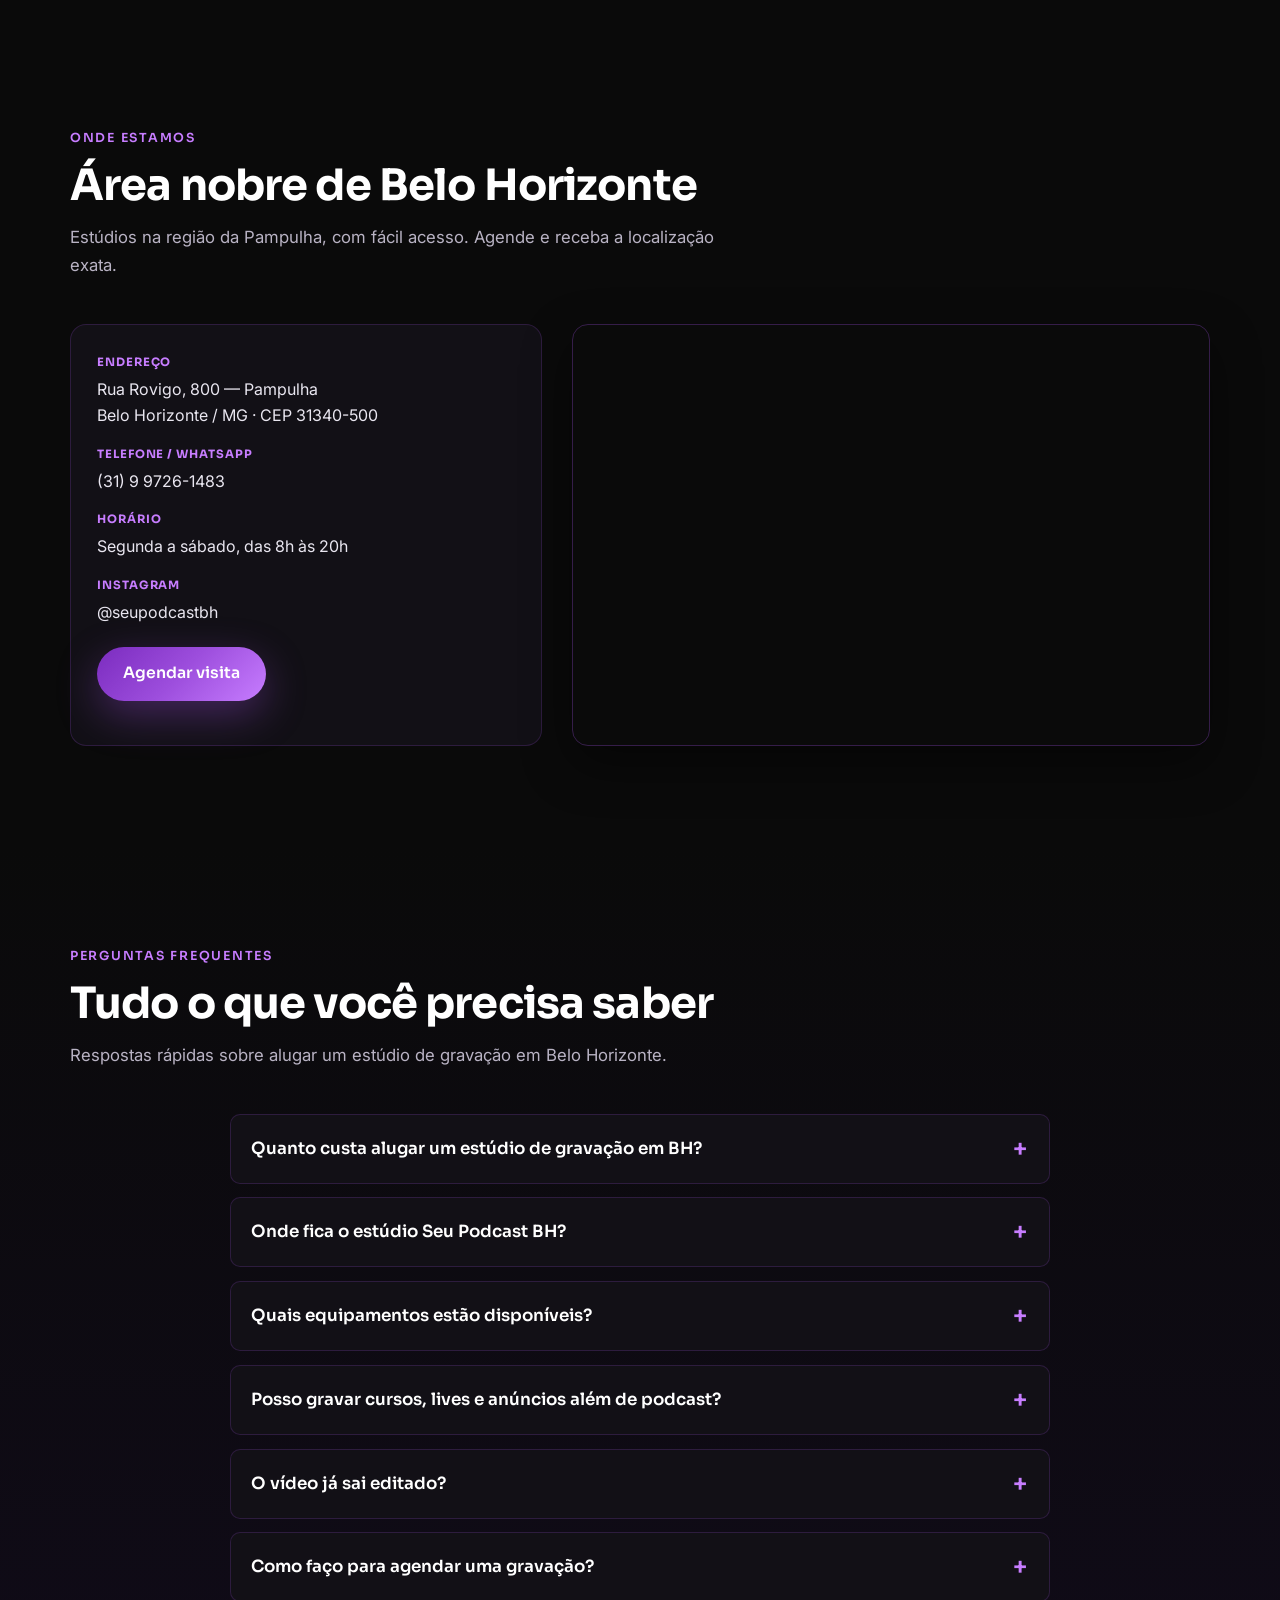
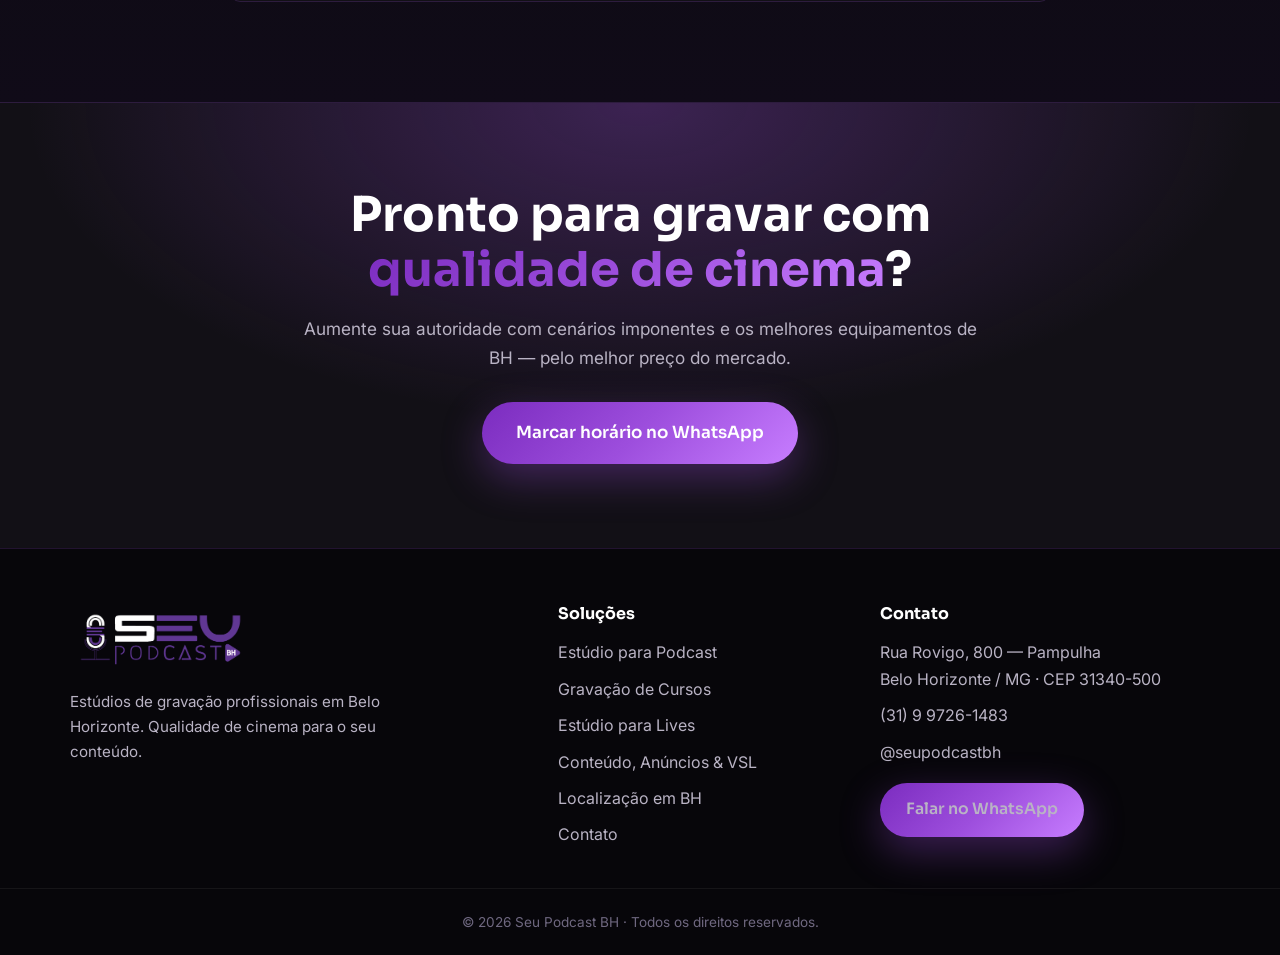
==== commit dbf10077: "update site - Seu Podcast BH" ====
--- a/index.html
+++ b/index.html
@@ -10,7 +10,7 @@
   <meta name="theme-color" content="#0a0a0a" />
 
   <title>Seu Podcast BH — Aluguel de Estúdio de Gravação com Qualidade de Cinema</title>
-  <meta name="description" content="Alugue estúdios profissionais em Belo Horizonte para gravar podcasts, cursos, lives, entrevistas e anúncios. Equipamentos nível cinema, 4 cenários exclusivos e suporte completo. A partir de R$ 290/hora." />
+  <meta name="description" content="Alugue estúdios profissionais em Belo Horizonte para gravar podcasts, cursos, lives, entrevistas e anúncios. Equipamentos nível cinema, 6 cenários exclusivos e suporte completo. A partir de R$ 290/hora." />
   <meta name="keywords" content="estúdio de gravação BH, aluguel de estúdio, podcast Belo Horizonte, gravação de cursos, lives, entrevistas, talk show, estúdio profissional, estúdio podcast Pampulha, gravar vídeo BH, chroma key, anúncios" />
   <meta name="author" content="Seu Podcast BH" />
 
@@ -31,7 +31,7 @@
   <meta property="og:locale" content="pt_BR" />
   <meta property="og:site_name" content="Seu Podcast BH" />
   <meta property="og:title" content="Seu Podcast BH — Estúdio de Gravação com Qualidade de Cinema" />
-  <meta property="og:description" content="Estúdios profissionais em BH para podcasts, cursos, lives e anúncios. Equipamentos nível cinema e 4 cenários exclusivos. A partir de R$ 350/hora." />
+  <meta property="og:description" content="Estúdios profissionais em BH para podcasts, cursos, lives e anúncios. Equipamentos nível cinema e 6 cenários exclusivos. A partir de R$ 290/hora." />
   <meta property="og:url" content="https://www.seupodcastbh.com.br/" />
   <meta property="og:image" content="https://www.seupodcastbh.com.br/assets/estudio-music.jpg" />
   <meta property="og:image:width" content="1200" />
@@ -73,7 +73,7 @@
         "image": "https://www.seupodcastbh.com.br/assets/estudio-music.jpg",
         "logo": "https://www.seupodcastbh.com.br/assets/logo.png",
         "telephone": "+5531997261483",
-        "priceRange": "R$350–R$1500",
+        "priceRange": "R$290–R$1500",
         "currenciesAccepted": "BRL",
         "paymentAccepted": "Pix, Cartão de crédito, Dinheiro",
         "address": {
@@ -106,10 +106,10 @@
         "sameAs": ["https://www.instagram.com/seupodcastbh"],
         "knowsAbout": ["Gravação de podcast", "Gravação de cursos", "Lives", "Entrevistas", "Anúncios em vídeo", "Chroma key", "Edição de vídeo"],
         "makesOffer": [
-          { "@type": "Offer", "name": "Estúdio Six", "description": "Ambiente intimista para conversas próximas e entrevistas.", "priceCurrency": "BRL", "price": "350", "priceSpecification": { "@type": "UnitPriceSpecification", "price": "350", "priceCurrency": "BRL", "unitCode": "HUR", "unitText": "hora" } },
-          { "@type": "Offer", "name": "Estúdio Eclipse", "description": "Estúdio tradicional de podcast com 4 cadeiras presidente.", "priceCurrency": "BRL", "price": "400", "priceSpecification": { "@type": "UnitPriceSpecification", "price": "400", "priceCurrency": "BRL", "unitCode": "HUR", "unitText": "hora" } },
-          { "@type": "Offer", "name": "Estúdio Design", "description": "Ambiente clean; a partir de 2h inclui edição e 4 cortes para redes sociais.", "priceCurrency": "BRL", "price": "450", "priceSpecification": { "@type": "UnitPriceSpecification", "price": "450", "priceCurrency": "BRL", "unitCode": "HUR", "unitText": "hora" } },
-          { "@type": "Offer", "name": "Estúdio One", "description": "Cenário urbano com parede de tijolinhos para cursos e conteúdos.", "priceCurrency": "BRL", "price": "500", "priceSpecification": { "@type": "UnitPriceSpecification", "price": "500", "priceCurrency": "BRL", "unitCode": "HUR", "unitText": "hora" } },
+          { "@type": "Offer", "name": "Estúdio Six", "description": "Ambiente intimista para conversas próximas e entrevistas.", "priceCurrency": "BRL", "price": "440", "priceSpecification": [{"@type": "UnitPriceSpecification", "price": "440", "priceCurrency": "BRL", "unitCode": "HUR", "unitText": "hora"}, {"@type": "UnitPriceSpecification", "price": "420", "priceCurrency": "BRL", "unitCode": "HUR", "unitText": "hora", "eligibleQuantity": {"@type": "QuantitativeValue", "minValue": 2, "unitCode": "HUR"}}, {"@type": "UnitPriceSpecification", "price": "390", "priceCurrency": "BRL", "unitCode": "HUR", "unitText": "hora", "eligibleQuantity": {"@type": "QuantitativeValue", "minValue": 4, "unitCode": "HUR"}}, {"@type": "UnitPriceSpecification", "price": "360", "priceCurrency": "BRL", "unitCode": "HUR", "unitText": "hora", "eligibleQuantity": {"@type": "QuantitativeValue", "minValue": 8, "unitCode": "HUR"}}] },
+          { "@type": "Offer", "name": "Estúdio Eclipse", "description": "Estúdio tradicional de podcast com 4 cadeiras presidente.", "priceCurrency": "BRL", "price": "390", "priceSpecification": [{"@type": "UnitPriceSpecification", "price": "390", "priceCurrency": "BRL", "unitCode": "HUR", "unitText": "hora"}, {"@type": "UnitPriceSpecification", "price": "370", "priceCurrency": "BRL", "unitCode": "HUR", "unitText": "hora", "eligibleQuantity": {"@type": "QuantitativeValue", "minValue": 2, "unitCode": "HUR"}}, {"@type": "UnitPriceSpecification", "price": "340", "priceCurrency": "BRL", "unitCode": "HUR", "unitText": "hora", "eligibleQuantity": {"@type": "QuantitativeValue", "minValue": 4, "unitCode": "HUR"}}, {"@type": "UnitPriceSpecification", "price": "300", "priceCurrency": "BRL", "unitCode": "HUR", "unitText": "hora", "eligibleQuantity": {"@type": "QuantitativeValue", "minValue": 8, "unitCode": "HUR"}}] },
+          { "@type": "Offer", "name": "Estúdio Design", "description": "Ambiente clean; a partir de 2h inclui edição e 4 cortes para redes sociais.", "priceCurrency": "BRL", "price": "440", "priceSpecification": [{"@type": "UnitPriceSpecification", "price": "440", "priceCurrency": "BRL", "unitCode": "HUR", "unitText": "hora"}, {"@type": "UnitPriceSpecification", "price": "420", "priceCurrency": "BRL", "unitCode": "HUR", "unitText": "hora", "eligibleQuantity": {"@type": "QuantitativeValue", "minValue": 2, "unitCode": "HUR"}}, {"@type": "UnitPriceSpecification", "price": "390", "priceCurrency": "BRL", "unitCode": "HUR", "unitText": "hora", "eligibleQuantity": {"@type": "QuantitativeValue", "minValue": 4, "unitCode": "HUR"}}, {"@type": "UnitPriceSpecification", "price": "360", "priceCurrency": "BRL", "unitCode": "HUR", "unitText": "hora", "eligibleQuantity": {"@type": "QuantitativeValue", "minValue": 8, "unitCode": "HUR"}}] },
+          { "@type": "Offer", "name": "Estúdio One", "description": "Cenário urbano com parede de tijolinhos, exclusivo para cursos e conteúdos.", "priceCurrency": "BRL", "price": "380", "priceSpecification": [{"@type": "UnitPriceSpecification", "price": "380", "priceCurrency": "BRL", "unitCode": "HUR", "unitText": "hora"}, {"@type": "UnitPriceSpecification", "price": "360", "priceCurrency": "BRL", "unitCode": "HUR", "unitText": "hora", "eligibleQuantity": {"@type": "QuantitativeValue", "minValue": 2, "unitCode": "HUR"}}, {"@type": "UnitPriceSpecification", "price": "330", "priceCurrency": "BRL", "unitCode": "HUR", "unitText": "hora", "eligibleQuantity": {"@type": "QuantitativeValue", "minValue": 4, "unitCode": "HUR"}}, {"@type": "UnitPriceSpecification", "price": "290", "priceCurrency": "BRL", "unitCode": "HUR", "unitText": "hora", "eligibleQuantity": {"@type": "QuantitativeValue", "minValue": 8, "unitCode": "HUR"}}] },
           { "@type": "Offer", "name": "Estúdio Colors", "description": "Chroma key e fundos coloridos para cursos e anúncios de alto impacto.", "priceCurrency": "BRL", "price": "990", "priceSpecification": { "@type": "UnitPriceSpecification", "price": "990", "priceCurrency": "BRL", "unitCode": "HUR", "unitText": "hora" } },
           { "@type": "Offer", "name": "Estúdio Music", "description": "Estúdio premium para até 5 pessoas, com painéis acústicos, instrumentos, LEDs e teleprompter.", "priceCurrency": "BRL", "price": "1500", "priceSpecification": { "@type": "UnitPriceSpecification", "price": "1500", "priceCurrency": "BRL", "unitCode": "HUR", "unitText": "hora" } }
         ]
@@ -149,7 +149,7 @@
           {
             "@type": "Question",
             "name": "Quanto custa alugar um estúdio de gravação em BH no Seu Podcast BH?",
-            "acceptedAnswer": { "@type": "Answer", "text": "Os valores começam em R$ 350 por hora no Estúdio Six e vão até R$ 1.500 por hora no Estúdio Music. Eclipse fica em R$ 400/h, Design em R$ 450/h, One em R$ 500/h e Colors em R$ 990/h. Fechando pacotes de mais horas, o valor por hora reduz." }
+            "acceptedAnswer": { "@type": "Answer", "text": "A hora avulsa custa R$ 380 no Estúdio One (cursos e conteúdo), R$ 390 no Eclipse e R$ 440 no Design e no Six; Colors sai por R$ 990 e Music por R$ 1.500. Em pacotes o valor por hora cai: com 8 horas ou mais, fica R$ 290 no One, R$ 300 no Eclipse e R$ 360 no Design e no Six." }
           },
           {
             "@type": "Question",
@@ -247,7 +247,7 @@
         </div>
 
         <p class="hero-sub reveal">
-          4 estúdios exclusivos para podcasts, cursos, lives, entrevistas e anúncios.
+          6 estúdios exclusivos para podcasts, cursos, lives, entrevistas e anúncios.
           Equipamentos de ponta, cenários imponentes e suporte especializado.
         </p>
       </div>
@@ -435,14 +435,14 @@
         <header class="section-head reveal">
           <p class="section-eyebrow">Pacotes</p>
           <h2>Planos para todo tipo de produção</h2>
-          <p class="section-lead">Valores por hora. Fechou pacote, o preço melhora. Fale com a gente e monte o seu.</p>
+          <p class="section-lead">Valores da hora avulsa. Quanto mais horas você fecha, menor o valor por hora — veja a tabela abaixo.</p>
         </header>
 
         <div class="price-grid">
           <article class="price-card reveal">
             <span class="price-badge badge-classico">Clássico</span>
             <h3>Estúdio Eclipse</h3>
-            <p class="price">R$ 400<span>/hora</span></p>
+            <p class="price">R$ 390<span>/hora</span></p>
             <p class="price-desc">Estúdio tradicional de podcast, 4 cadeiras presidente e equipamentos top de linha.</p>
             <a class="btn btn-ghost" href="https://seupodcast-saas-production.up.railway.app/l?s=seupodcastbh.com.br" target="_blank" rel="noopener">Reservar</a>
           </article>
@@ -450,7 +450,7 @@
           <article class="price-card reveal">
             <span class="price-badge badge-versatil">Versátil</span>
             <h3>Estúdio Design</h3>
-            <p class="price">R$ 450<span>/hora</span></p>
+            <p class="price">R$ 440<span>/hora</span></p>
             <p class="price-desc">A partir de 2h: material já editado + 4 cortes prontos para as redes sociais.</p>
             <a class="btn btn-ghost" href="https://seupodcast-saas-production.up.railway.app/l?s=seupodcastbh.com.br" target="_blank" rel="noopener">Reservar</a>
           </article>
@@ -458,7 +458,7 @@
           <article class="price-card featured reveal">
             <span class="price-badge">Mais procurado</span>
             <h3>Estúdio Six</h3>
-            <p class="price">R$ 350<span>/hora</span></p>
+            <p class="price">R$ 440<span>/hora</span></p>
             <p class="price-desc">Ambiente intimista e aconchegante, ideal para conversas próximas e gravações reservadas.</p>
             <a class="btn btn-primary" href="https://seupodcast-saas-production.up.railway.app/l?s=seupodcastbh.com.br" target="_blank" rel="noopener">Reservar</a>
           </article>
@@ -466,8 +466,8 @@
           <article class="price-card reveal">
             <span class="price-badge badge-premium">Premium</span>
             <h3>Estúdio One</h3>
-            <p class="price">R$ 500<span>/hora</span></p>
-            <p class="price-desc">Parede de tijolinhos aparente e décor urbano — um cenário com personalidade marcante.</p>
+            <p class="price">R$ 380<span>/hora</span></p>
+            <p class="price-desc">Parede de tijolinhos aparente e décor urbano. Exclusivo para cursos e conteúdo.</p>
             <a class="btn btn-ghost" href="https://seupodcast-saas-production.up.railway.app/l?s=seupodcastbh.com.br" target="_blank" rel="noopener">Reservar</a>
           </article>
 
@@ -485,6 +485,8 @@
             <a class="btn btn-ghost" href="https://seupodcast-saas-production.up.railway.app/l?s=seupodcastbh.com.br" target="_blank" rel="noopener">Reservar</a>
           </article>
         </div>
+
+        <div class="price-table reveal"><table><caption>Valor por hora em BH, conforme o total de horas contratadas</caption><thead><tr><th scope="col">Estúdio</th><th scope="col">1h</th><th scope="col">2h ou mais</th><th scope="col">4h ou mais</th><th scope="col">8h ou mais</th></tr></thead><tbody><tr><th scope="row">Eclipse</th><td>R$ 390</td><td>R$ 370</td><td>R$ 340</td><td>R$ 300</td></tr><tr><th scope="row">Design e Six</th><td>R$ 440</td><td>R$ 420</td><td>R$ 390</td><td>R$ 360</td></tr><tr><th scope="row">One <small>(só cursos e conteúdo)</small></th><td>R$ 380</td><td>R$ 360</td><td>R$ 330</td><td>R$ 290</td></tr></tbody></table><p class="price-note">Colors (R$ 990/h) e Music (R$ 1.500/h): valores da hora avulsa; consulte pacotes.</p></div>
 
         <div class="referral reveal">
           <div>
@@ -536,7 +538,7 @@
         <div class="faq-list">
           <details class="faq-item reveal">
             <summary>Quanto custa alugar um estúdio de gravação em BH?</summary>
-            <p>Os valores começam em <strong>R$ 350/hora</strong> no Estúdio Six e vão até R$ 1.500/hora no Estúdio Music. Eclipse fica em R$ 400/h, Design em R$ 450/h, One em R$ 500/h e Colors em R$ 990/h. Fechando pacotes com mais horas, o valor por hora reduz.</p>
+            <p>A hora avulsa custa <strong>R$ 380</strong> no Estúdio One (cursos e conteúdo), <strong>R$ 390</strong> no Eclipse e <strong>R$ 440</strong> no Design e no Six; Colors sai por R$ 990 e Music por R$ 1.500. Em pacotes o valor por hora cai: com 8 horas ou mais, fica <strong>R$ 290</strong> no One, R$ 300 no Eclipse e R$ 360 no Design e no Six.</p>
           </details>
           <details class="faq-item reveal">
             <summary>Onde fica o estúdio Seu Podcast BH?</summary>
--- a/style.css
+++ b/style.css
@@ -570,3 +570,15 @@
 @media (min-width: 1200px) {
   .hero h1 { font-size: 4.8rem; }
 }
+
+/* ===== Tabela de preços por pacote de horas ===== */
+.price-table{margin:48px auto 0;max-width:900px;overflow-x:auto}
+.price-table table{width:100%;border-collapse:collapse;font-size:.98rem;min-width:520px}
+.price-table caption{caption-side:top;text-align:left;color:var(--cinza);font-size:.9rem;padding-bottom:12px}
+.price-table th,.price-table td{padding:14px 16px;border-bottom:1px solid rgba(255,255,255,.08);text-align:left}
+.price-table thead th{color:var(--roxo-claro);font-weight:600;font-size:.85rem;letter-spacing:.04em;text-transform:uppercase}
+.price-table tbody th{font-weight:600;color:var(--branco)}
+.price-table td{color:var(--cinza-claro);white-space:nowrap}
+.price-table small{color:var(--cinza);font-weight:400}
+.price-table .price-note{color:var(--cinza);font-size:.88rem;margin-top:12px}
+@media (max-width:600px){.price-table table{min-width:0;font-size:.86rem}.price-table th,.price-table td{padding:10px 6px}.price-table thead th{font-size:.68rem;letter-spacing:.02em}.price-table small{display:block}}
